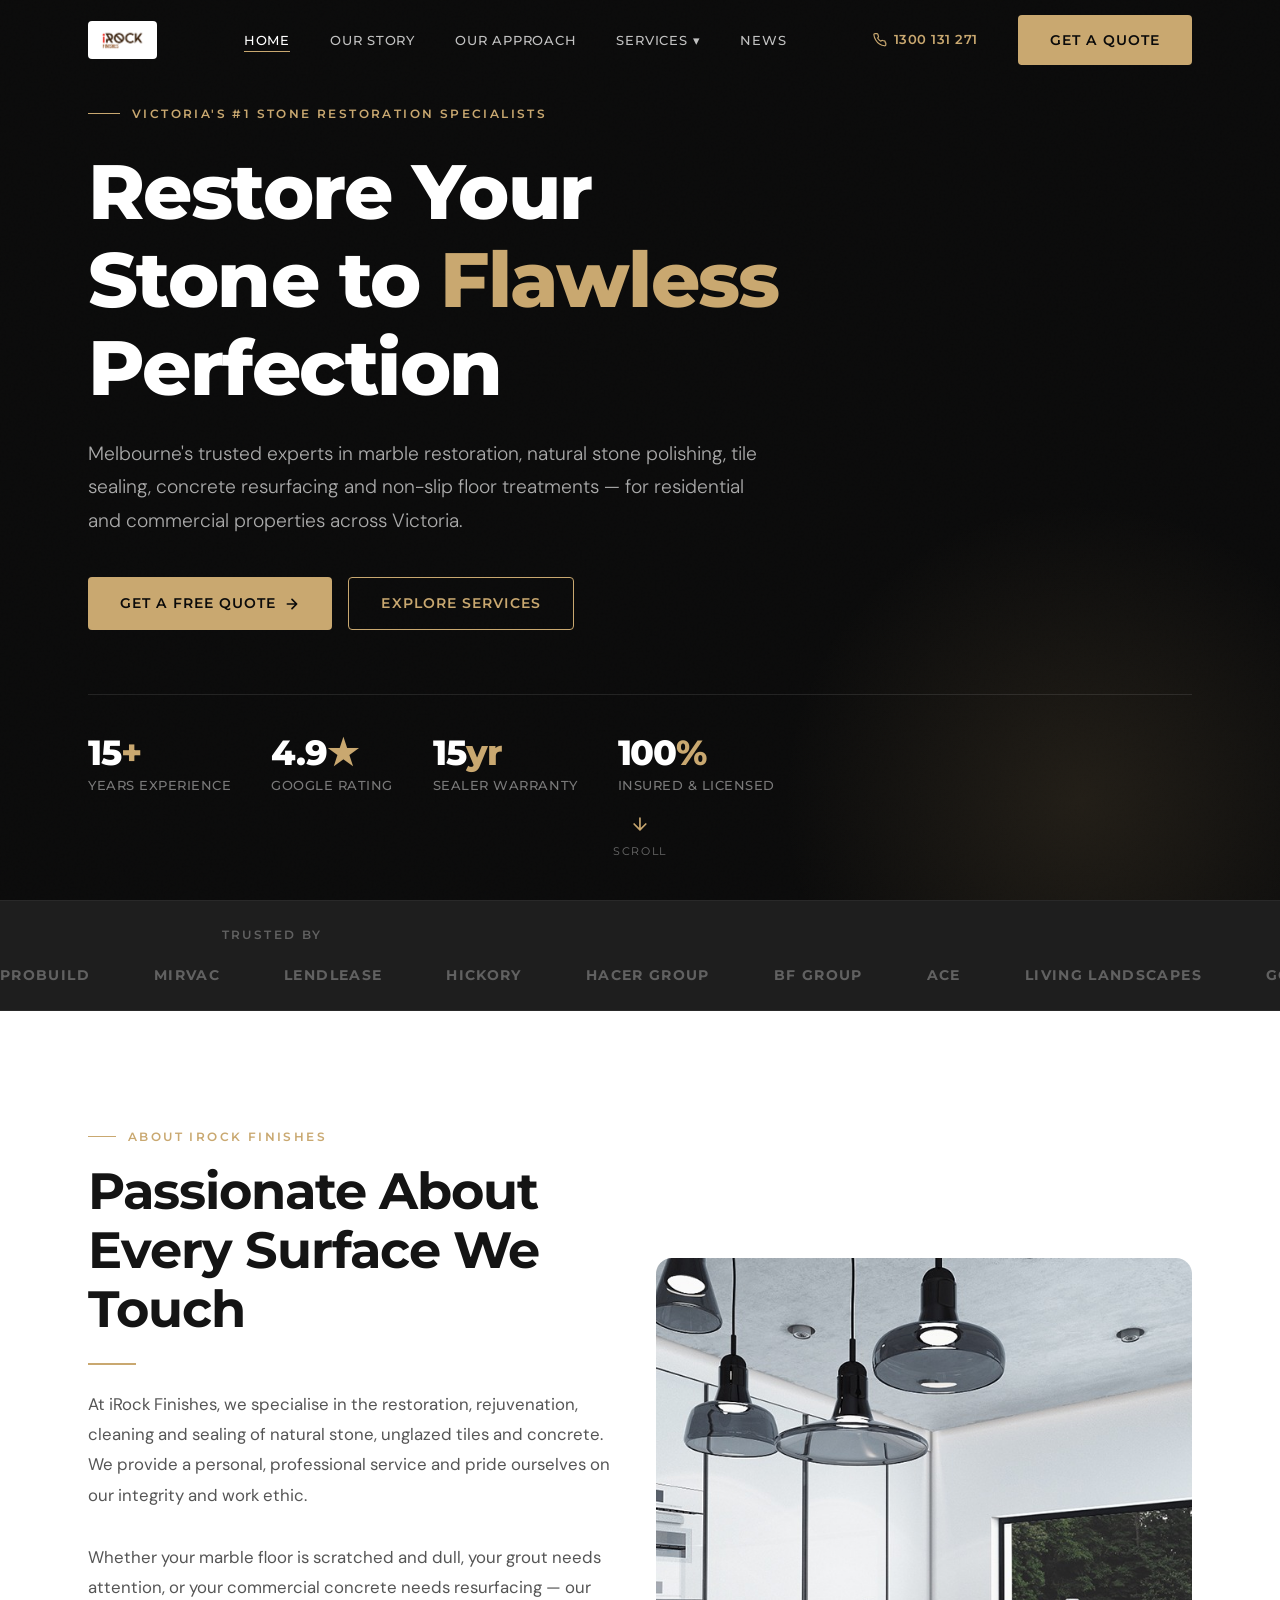
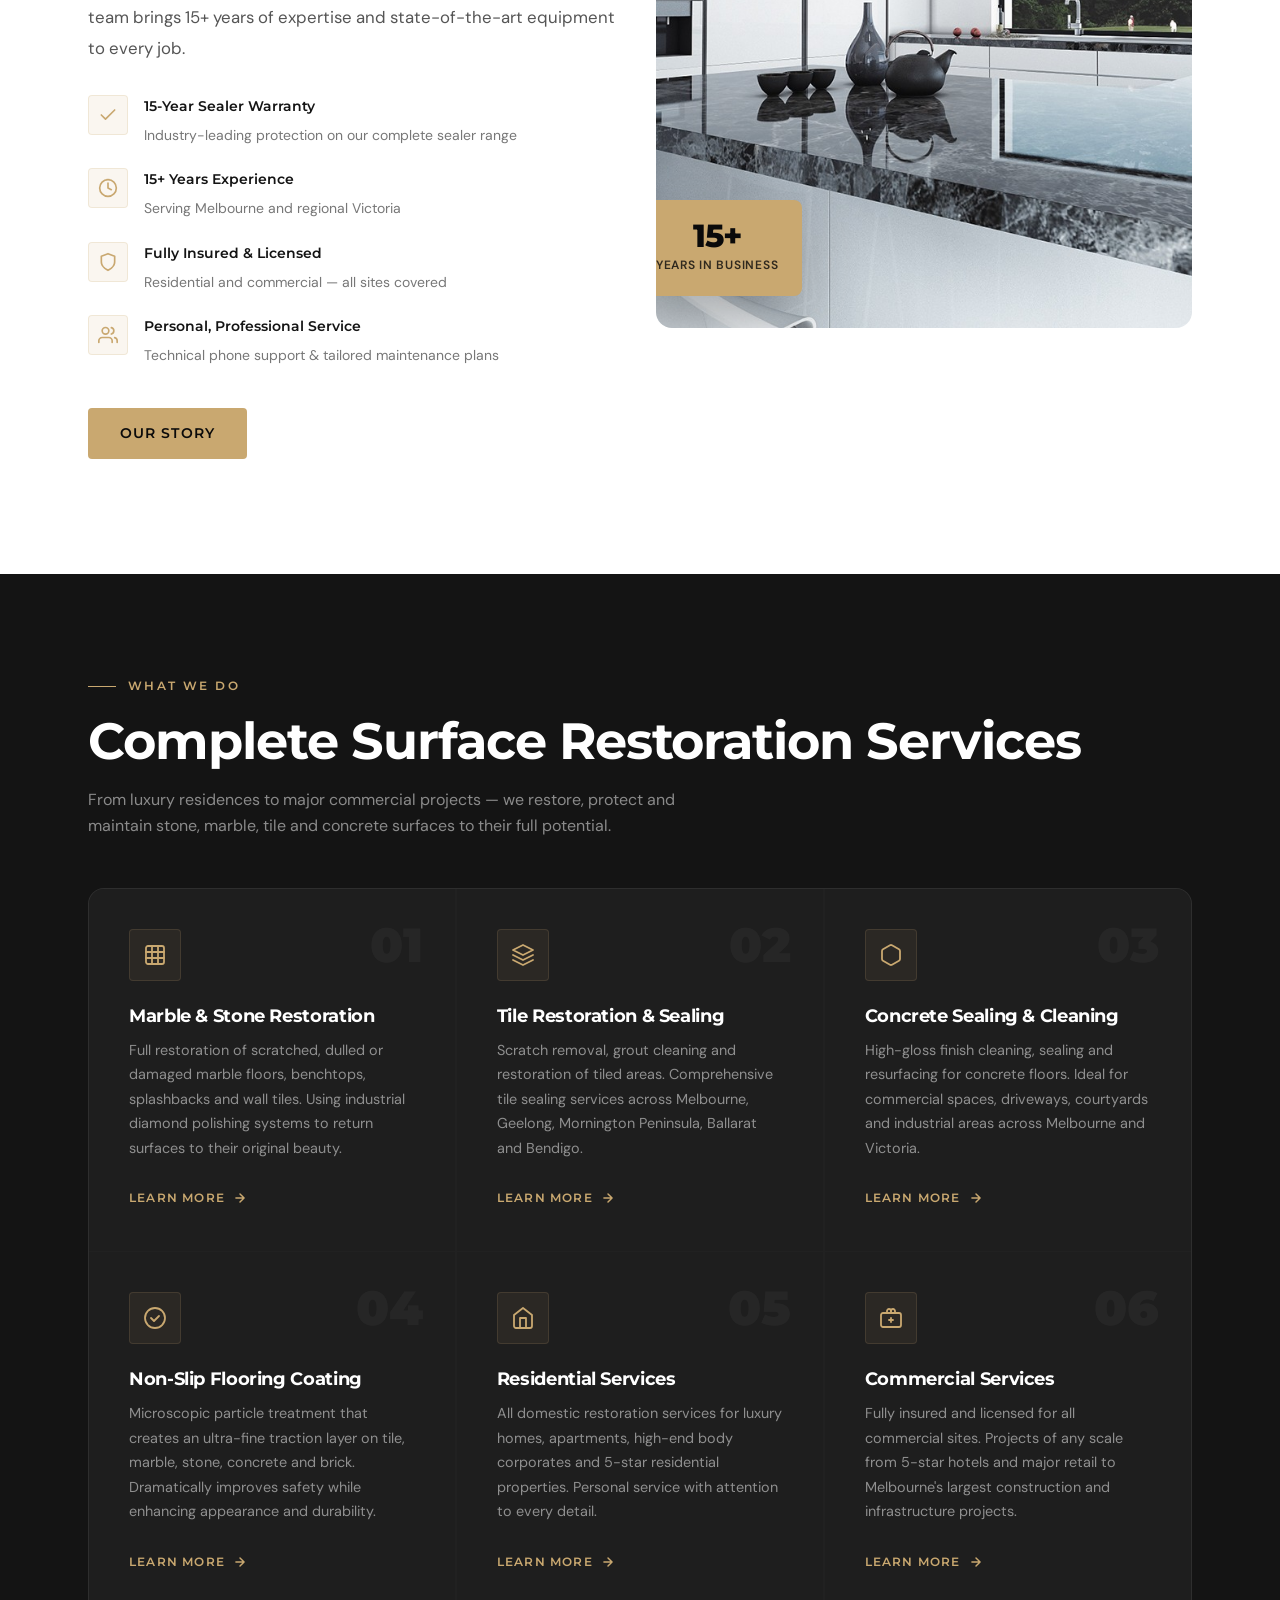
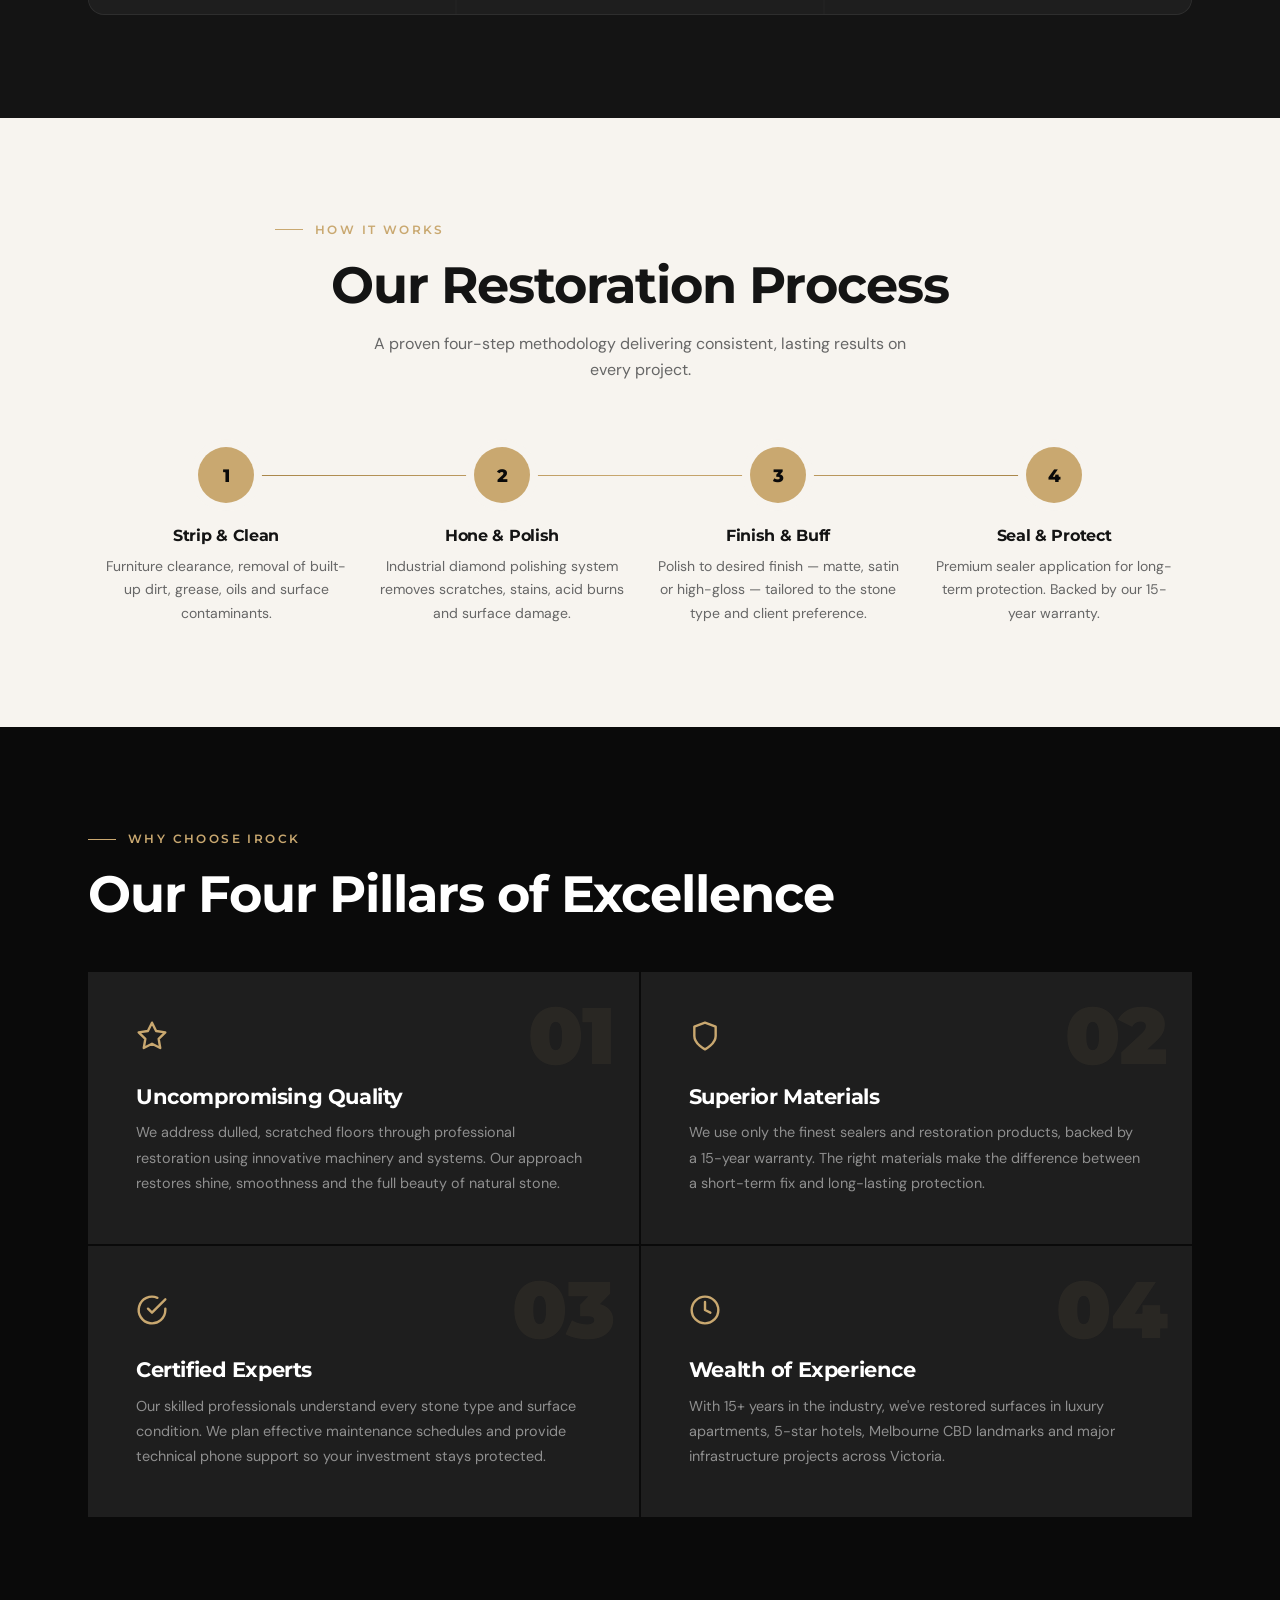
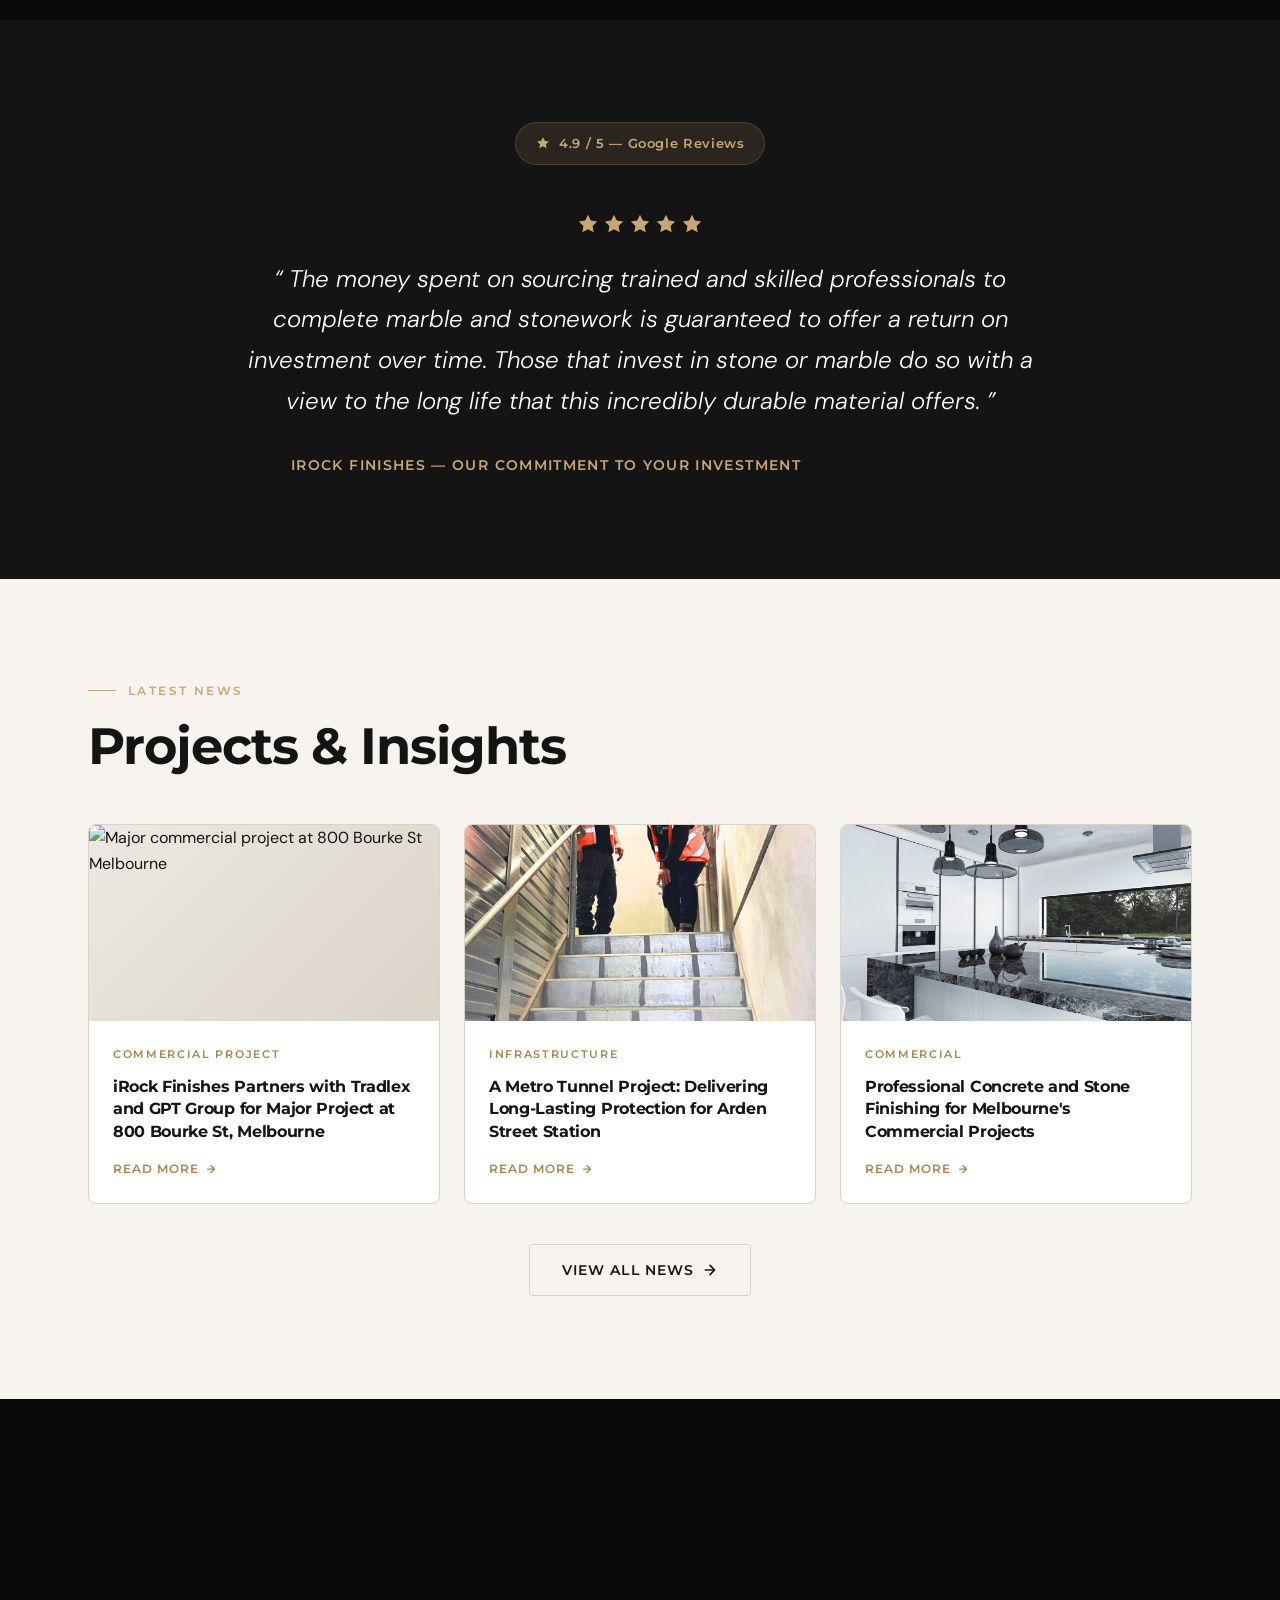
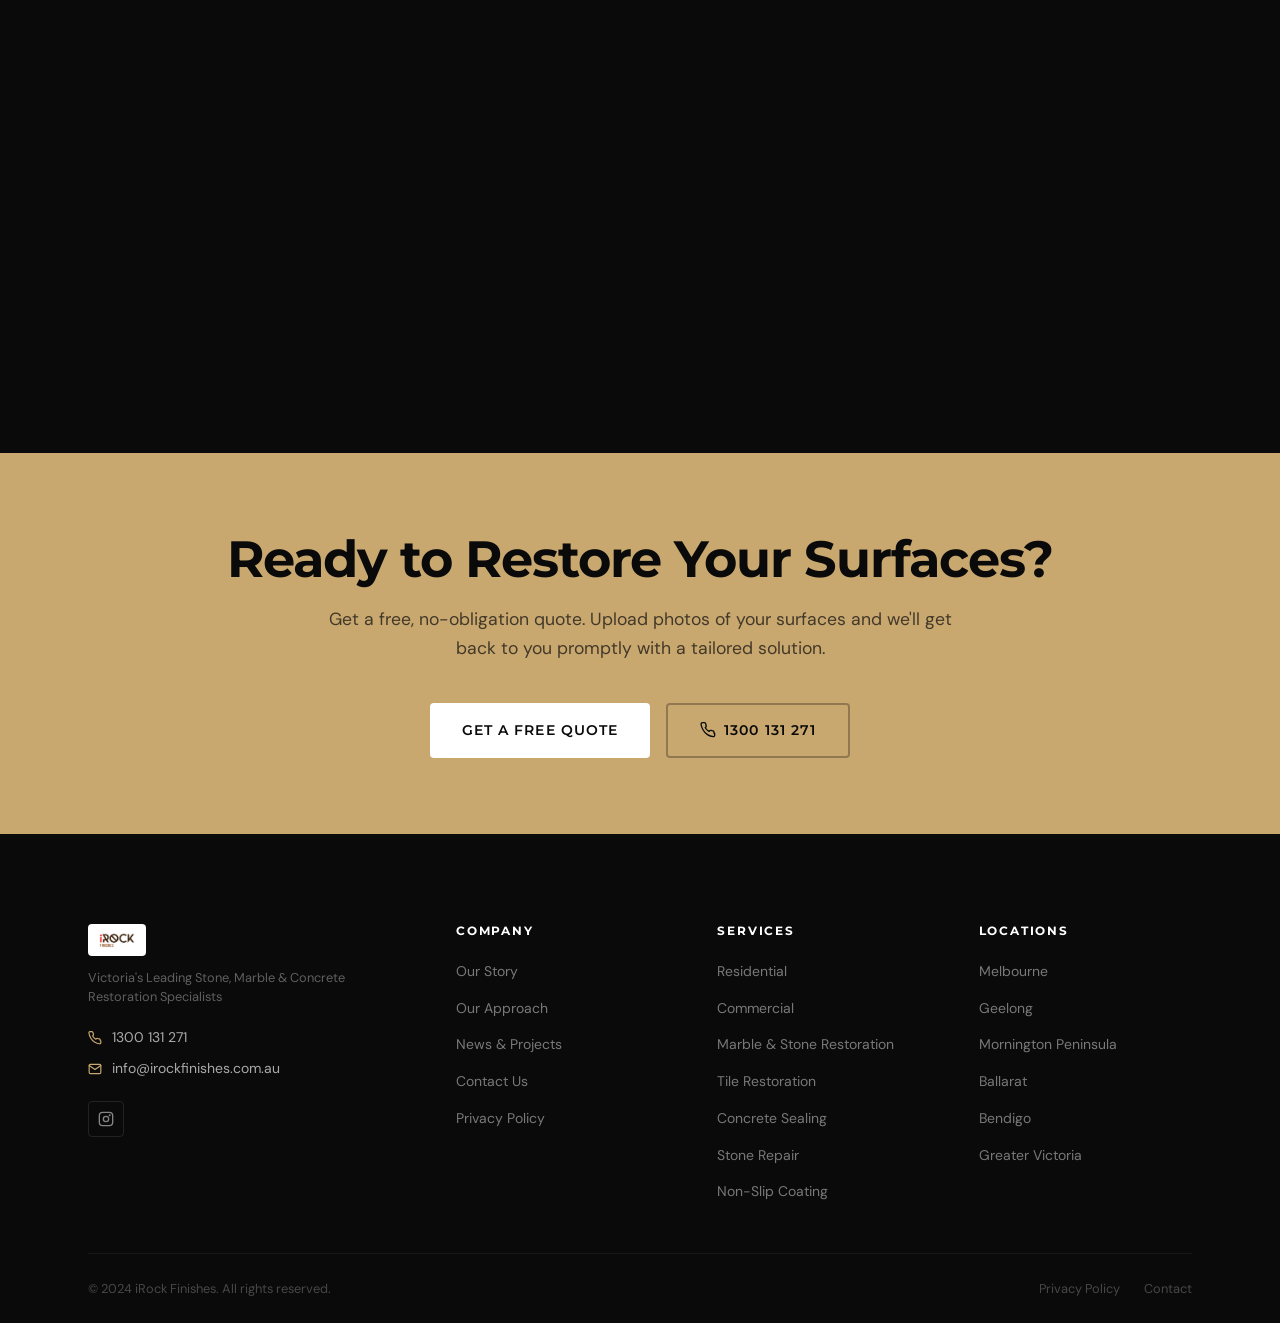
==== index.html @ 64525533 "Initial commit — iRock Finishes website rebuild" ====
﻿<!DOCTYPE html>
<html lang="en">
<head>
  <meta charset="UTF-8">
  <meta name="viewport" content="width=device-width, initial-scale=1.0">
  <title>iRock Finishes — Victoria's Leading Stone, Marble & Concrete Restoration</title>
  <meta name="description" content="iRock Finishes: Melbourne's trusted experts in marble restoration, natural stone polishing, tile sealing, concrete resurfacing and non-slip floor treatments. 15 years experience. 4.9★ Google rated.">
  <link rel="stylesheet" href="css/styles.css">
</head>
<body>

  <!-- ===== NAVIGATION ===== -->
  <nav class="nav" role="navigation" aria-label="Main navigation">
    <div class="container">
      <div class="nav__inner">
        <a href="index.html" class="nav__logo" aria-label="iRock Finishes home">
          <img src="images/logo.png" alt="iRock Finishes" class="nav__logo-mark">
        </a>

        <ul class="nav__links" role="list">
          <li><a href="index.html" class="nav__link">Home</a></li>
          <li><a href="our-story.html" class="nav__link">Our Story</a></li>
          <li><a href="approach.html" class="nav__link">Our Approach</a></li>
          <li class="nav__dropdown">
            <a href="services.html" class="nav__link">Services &#9662;</a>
            <ul class="nav__dropdown-menu" role="list">
              <li><a href="services.html#residential" class="nav__dropdown-item">Residential Services</a></li>
              <li><a href="services.html#commercial" class="nav__dropdown-item">Commercial Services</a></li>
              <li><a href="services.html#marble-stone" class="nav__dropdown-item">Marble &amp; Stone Restoration</a></li>
              <li><a href="services.html#tile" class="nav__dropdown-item">Tile Restoration</a></li>
              <li><a href="services.html#concrete" class="nav__dropdown-item">Concrete Sealing &amp; Cleaning</a></li>
              <li><a href="services.html#stone-repair" class="nav__dropdown-item">Stone Repair</a></li>
              <li><a href="services.html#sealers" class="nav__dropdown-item">Tile Sealers</a></li>
              <li><a href="services.html#non-slip" class="nav__dropdown-item">Non-Slip Flooring Coating</a></li>
            </ul>
          </li>
          <li><a href="news.html" class="nav__link">News</a></li>
        </ul>

        <div style="display:flex;align-items:center;">
          <a href="tel:1300131271" class="nav__phone" aria-label="Call us on 1300 131 271">
            <svg width="14" height="14" viewBox="0 0 24 24" fill="none" stroke="currentColor" stroke-width="2" stroke-linecap="round" stroke-linejoin="round" aria-hidden="true"><path d="M22 16.92v3a2 2 0 0 1-2.18 2 19.79 19.79 0 0 1-8.63-3.07A19.5 19.5 0 0 1 4.69 12 19.79 19.79 0 0 1 1.61 3.35 2 2 0 0 1 3.6 1h3a2 2 0 0 1 2 1.72 12.84 12.84 0 0 0 .7 2.81 2 2 0 0 1-.45 2.11L7.91 8.6a16 16 0 0 0 5.55 5.55l.96-.96a2 2 0 0 1 2.11-.45 12.84 12.84 0 0 0 2.81.7A2 2 0 0 1 21 15.5v1.42z"/></svg>
            1300 131 271
          </a>
          <a href="contact.html" class="btn btn-primary nav__cta">Get a Quote</a>
        </div>

        <button class="nav__hamburger" aria-label="Toggle menu" aria-expanded="false">
          <span></span><span></span><span></span>
        </button>
      </div>
    </div>

    <!-- Mobile nav -->
    <div class="nav__mobile" role="dialog" aria-label="Mobile navigation">
      <a href="index.html" class="nav__mobile-link">Home</a>
      <a href="our-story.html" class="nav__mobile-link">Our Story</a>
      <a href="approach.html" class="nav__mobile-link">Our Approach</a>
      <a href="services.html" class="nav__mobile-link">Services</a>
      <div class="nav__mobile-sub">
        <a href="services.html#residential">Residential Services</a>
        <a href="services.html#commercial">Commercial Services</a>
        <a href="services.html#marble-stone">Marble &amp; Stone Restoration</a>
        <a href="services.html#tile">Tile Restoration</a>
        <a href="services.html#concrete">Concrete Sealing &amp; Cleaning</a>
        <a href="services.html#non-slip">Non-Slip Flooring</a>
      </div>
      <a href="news.html" class="nav__mobile-link">News</a>
      <a href="contact.html" class="nav__mobile-link">Contact Us</a>
      <a href="tel:1300131271" class="nav__mobile-link" style="color:var(--gold)">1300 131 271</a>
      <div class="nav__mobile-cta">
        <a href="contact.html" class="btn btn-primary" style="width:100%;justify-content:center;">Get a Free Quote</a>
      </div>
    </div>
  </nav>

  <!-- ===== HERO ===== -->
  <section class="hero" aria-label="Hero">
    <div class="hero__bg" role="img" aria-label="Polished marble floor surface"></div>
    <div class="hero__glow" aria-hidden="true"></div>

    <div class="container">
      <div class="hero__content">
        <p class="label hero__label">Victoria's #1 Stone Restoration Specialists</p>

        <h1 class="hero__title fade-up">
          Restore Your Stone to <em>Flawless</em> Perfection
        </h1>

        <p class="hero__subtitle fade-up fade-up-2">
          Melbourne's trusted experts in marble restoration, natural stone polishing,
          tile sealing, concrete resurfacing and non-slip floor treatments — for
          residential and commercial properties across Victoria.
        </p>

        <div class="hero__actions fade-up fade-up-3">
          <a href="contact.html" class="btn btn-primary">
            Get a Free Quote
            <svg width="16" height="16" viewBox="0 0 24 24" fill="none" stroke="currentColor" stroke-width="2.5" stroke-linecap="round" stroke-linejoin="round" aria-hidden="true"><path d="M5 12h14M12 5l7 7-7 7"/></svg>
          </a>
          <a href="services.html" class="btn btn-outline">Explore Services</a>
        </div>

        <div class="hero__stats fade-up fade-up-4">
          <div>
            <div class="hero__stat-num">15<span>+</span></div>
            <div class="hero__stat-label">Years Experience</div>
          </div>
          <div>
            <div class="hero__stat-num">4.9<span>★</span></div>
            <div class="hero__stat-label">Google Rating</div>
          </div>
          <div>
            <div class="hero__stat-num">15<span>yr</span></div>
            <div class="hero__stat-label">Sealer Warranty</div>
          </div>
          <div>
            <div class="hero__stat-num">100<span>%</span></div>
            <div class="hero__stat-label">Insured &amp; Licensed</div>
          </div>
        </div>
      </div>
    </div>

    <div class="hero__scroll" aria-hidden="true">
      <svg viewBox="0 0 24 24" fill="none" stroke="currentColor" stroke-width="2" stroke-linecap="round" stroke-linejoin="round"><path d="M12 5v14M5 12l7 7 7-7"/></svg>
      Scroll
    </div>
  </section>

  <!-- ===== TRUST BAR ===== -->
  <div class="trust-bar" aria-label="Trusted by leading companies">
    <p class="label trust-bar__label">Trusted By</p>
    <div class="trust-bar__track" aria-hidden="true">
      <span class="trust-bar__client">ProBuild</span>
      <span class="trust-bar__client">Mirvac</span>
      <span class="trust-bar__client">Lendlease</span>
      <span class="trust-bar__client">Hickory</span>
      <span class="trust-bar__client">Hacer Group</span>
      <span class="trust-bar__client">BF Group</span>
      <span class="trust-bar__client">ACE</span>
      <span class="trust-bar__client">Living Landscapes</span>
      <span class="trust-bar__client">Google</span>
      <!-- Duplicate for seamless loop -->
      <span class="trust-bar__client">ProBuild</span>
      <span class="trust-bar__client">Mirvac</span>
      <span class="trust-bar__client">Lendlease</span>
      <span class="trust-bar__client">Hickory</span>
      <span class="trust-bar__client">Hacer Group</span>
      <span class="trust-bar__client">BF Group</span>
      <span class="trust-bar__client">ACE</span>
      <span class="trust-bar__client">Living Landscapes</span>
      <span class="trust-bar__client">Google</span>
    </div>
  </div>

  <!-- ===== INTRO ===== -->
  <section class="intro section" aria-labelledby="intro-heading">
    <div class="container">
      <div class="grid-2">
        <div data-animate>
          <p class="eyebrow">About iRock Finishes</p>
          <h2 id="intro-heading">Passionate About Every Surface We Touch</h2>
          <div class="divider"></div>
          <p class="intro__text">
            At iRock Finishes, we specialise in the restoration, rejuvenation, cleaning
            and sealing of natural stone, unglazed tiles and concrete. We provide a
            personal, professional service and pride ourselves on our integrity and work ethic.
          </p>
          <p class="intro__text">
            Whether your marble floor is scratched and dull, your grout needs attention,
            or your commercial concrete needs resurfacing — our team brings 15+ years of
            expertise and state-of-the-art equipment to every job.
          </p>

          <div class="intro__features">
            <div class="intro__feature">
              <div class="intro__feature-icon" aria-hidden="true">
                <svg width="20" height="20" viewBox="0 0 24 24" fill="none" stroke="currentColor" stroke-width="2" stroke-linecap="round" stroke-linejoin="round"><polyline points="20 6 9 17 4 12"/></svg>
              </div>
              <div class="intro__feature-text">
                <strong>15-Year Sealer Warranty</strong>
                <span>Industry-leading protection on our complete sealer range</span>
              </div>
            </div>
            <div class="intro__feature">
              <div class="intro__feature-icon" aria-hidden="true">
                <svg width="20" height="20" viewBox="0 0 24 24" fill="none" stroke="currentColor" stroke-width="2" stroke-linecap="round" stroke-linejoin="round"><circle cx="12" cy="12" r="10"/><polyline points="12 6 12 12 16 14"/></svg>
              </div>
              <div class="intro__feature-text">
                <strong>15+ Years Experience</strong>
                <span>Serving Melbourne and regional Victoria</span>
              </div>
            </div>
            <div class="intro__feature">
              <div class="intro__feature-icon" aria-hidden="true">
                <svg width="20" height="20" viewBox="0 0 24 24" fill="none" stroke="currentColor" stroke-width="2" stroke-linecap="round" stroke-linejoin="round"><path d="M12 22s8-4 8-10V5l-8-3-8 3v7c0 6 8 10 8 10z"/></svg>
              </div>
              <div class="intro__feature-text">
                <strong>Fully Insured &amp; Licensed</strong>
                <span>Residential and commercial — all sites covered</span>
              </div>
            </div>
            <div class="intro__feature">
              <div class="intro__feature-icon" aria-hidden="true">
                <svg width="20" height="20" viewBox="0 0 24 24" fill="none" stroke="currentColor" stroke-width="2" stroke-linecap="round" stroke-linejoin="round"><path d="M17 21v-2a4 4 0 0 0-4-4H5a4 4 0 0 0-4 4v2"/><circle cx="9" cy="7" r="4"/><path d="M23 21v-2a4 4 0 0 0-3-3.87"/><path d="M16 3.13a4 4 0 0 1 0 7.75"/></svg>
              </div>
              <div class="intro__feature-text">
                <strong>Personal, Professional Service</strong>
                <span>Technical phone support &amp; tailored maintenance plans</span>
              </div>
            </div>
          </div>

          <a href="our-story.html" class="btn btn-primary">Our Story</a>
        </div>

        <div data-animate style="animation-delay:0.15s">
          <div class="intro__img-wrap">
            <img src="images/marble-kitchen.jpg" alt="Beautifully polished dark marble benchtop in a luxury Melbourne kitchen restored by iRock Finishes" style="width:100%;height:100%;object-fit:cover;">
            <div class="intro__img-badge" aria-label="15 years in business">
              <div class="num">15+</div>
              <div class="txt">Years in Business</div>
            </div>
          </div>
        </div>
      </div>
    </div>
  </section>

  <!-- ===== SERVICES ===== -->
  <section class="section section--dark" aria-labelledby="services-heading">
    <div class="container">
      <div class="section-header" data-animate>
        <p class="eyebrow" style="color:var(--gold)">What We Do</p>
        <h2 id="services-heading" style="color:var(--white)">Complete Surface Restoration Services</h2>
        <p style="color:rgba(255,255,255,0.5);margin-top:1rem;max-width:56ch;">
          From luxury residences to major commercial projects — we restore, protect and maintain
          stone, marble, tile and concrete surfaces to their full potential.
        </p>
      </div>

      <div class="services__grid" role="list">

        <article class="service-card" role="listitem" data-animate>
          <div class="service-card__num" aria-hidden="true">01</div>
          <div class="service-card__icon" aria-hidden="true">
            <svg width="24" height="24" viewBox="0 0 24 24" fill="none" stroke="currentColor" stroke-width="1.8" stroke-linecap="round" stroke-linejoin="round"><rect x="3" y="3" width="18" height="18" rx="2"/><path d="M3 9h18M3 15h18M9 3v18M15 3v18"/></svg>
          </div>
          <h3 class="service-card__title">Marble &amp; Stone Restoration</h3>
          <p class="service-card__desc">
            Full restoration of scratched, dulled or damaged marble floors, benchtops,
            splashbacks and wall tiles. Using industrial diamond polishing systems to
            return surfaces to their original beauty.
          </p>
          <a href="services.html#marble-stone" class="service-card__link" aria-label="Learn more about Marble and Stone Restoration">
            Learn More
            <svg width="14" height="14" viewBox="0 0 24 24" fill="none" stroke="currentColor" stroke-width="2.5" stroke-linecap="round" stroke-linejoin="round" aria-hidden="true"><path d="M5 12h14M12 5l7 7-7 7"/></svg>
          </a>
        </article>

        <article class="service-card" role="listitem" data-animate>
          <div class="service-card__num" aria-hidden="true">02</div>
          <div class="service-card__icon" aria-hidden="true">
            <svg width="24" height="24" viewBox="0 0 24 24" fill="none" stroke="currentColor" stroke-width="1.8" stroke-linecap="round" stroke-linejoin="round"><path d="M12 2L2 7l10 5 10-5-10-5z"/><path d="M2 17l10 5 10-5"/><path d="M2 12l10 5 10-5"/></svg>
          </div>
          <h3 class="service-card__title">Tile Restoration &amp; Sealing</h3>
          <p class="service-card__desc">
            Scratch removal, grout cleaning and restoration of tiled areas. Comprehensive
            tile sealing services across Melbourne, Geelong, Mornington Peninsula,
            Ballarat and Bendigo.
          </p>
          <a href="services.html#tile" class="service-card__link" aria-label="Learn more about Tile Restoration and Sealing">
            Learn More
            <svg width="14" height="14" viewBox="0 0 24 24" fill="none" stroke="currentColor" stroke-width="2.5" stroke-linecap="round" stroke-linejoin="round" aria-hidden="true"><path d="M5 12h14M12 5l7 7-7 7"/></svg>
          </a>
        </article>

        <article class="service-card" role="listitem" data-animate>
          <div class="service-card__num" aria-hidden="true">03</div>
          <div class="service-card__icon" aria-hidden="true">
            <svg width="24" height="24" viewBox="0 0 24 24" fill="none" stroke="currentColor" stroke-width="1.8" stroke-linecap="round" stroke-linejoin="round"><path d="M21 16V8a2 2 0 0 0-1-1.73l-7-4a2 2 0 0 0-2 0l-7 4A2 2 0 0 0 3 8v8a2 2 0 0 0 1 1.73l7 4a2 2 0 0 0 2 0l7-4A2 2 0 0 0 21 16z"/></svg>
          </div>
          <h3 class="service-card__title">Concrete Sealing &amp; Cleaning</h3>
          <p class="service-card__desc">
            High-gloss finish cleaning, sealing and resurfacing for concrete floors.
            Ideal for commercial spaces, driveways, courtyards and industrial areas
            across Melbourne and Victoria.
          </p>
          <a href="services.html#concrete" class="service-card__link" aria-label="Learn more about Concrete Sealing and Cleaning">
            Learn More
            <svg width="14" height="14" viewBox="0 0 24 24" fill="none" stroke="currentColor" stroke-width="2.5" stroke-linecap="round" stroke-linejoin="round" aria-hidden="true"><path d="M5 12h14M12 5l7 7-7 7"/></svg>
          </a>
        </article>

        <article class="service-card" role="listitem" data-animate>
          <div class="service-card__num" aria-hidden="true">04</div>
          <div class="service-card__icon" aria-hidden="true">
            <svg width="24" height="24" viewBox="0 0 24 24" fill="none" stroke="currentColor" stroke-width="1.8" stroke-linecap="round" stroke-linejoin="round"><circle cx="12" cy="12" r="10"/><path d="M8 12l3 3 5-5"/></svg>
          </div>
          <h3 class="service-card__title">Non-Slip Flooring Coating</h3>
          <p class="service-card__desc">
            Microscopic particle treatment that creates an ultra-fine traction layer on
            tile, marble, stone, concrete and brick. Dramatically improves safety while
            enhancing appearance and durability.
          </p>
          <a href="services.html#non-slip" class="service-card__link" aria-label="Learn more about Non-Slip Flooring Coating">
            Learn More
            <svg width="14" height="14" viewBox="0 0 24 24" fill="none" stroke="currentColor" stroke-width="2.5" stroke-linecap="round" stroke-linejoin="round" aria-hidden="true"><path d="M5 12h14M12 5l7 7-7 7"/></svg>
          </a>
        </article>

        <article class="service-card" role="listitem" data-animate>
          <div class="service-card__num" aria-hidden="true">05</div>
          <div class="service-card__icon" aria-hidden="true">
            <svg width="24" height="24" viewBox="0 0 24 24" fill="none" stroke="currentColor" stroke-width="1.8" stroke-linecap="round" stroke-linejoin="round"><path d="M3 9l9-7 9 7v11a2 2 0 0 1-2 2H5a2 2 0 0 1-2-2z"/><polyline points="9 22 9 12 15 12 15 22"/></svg>
          </div>
          <h3 class="service-card__title">Residential Services</h3>
          <p class="service-card__desc">
            All domestic restoration services for luxury homes, apartments, high-end
            body corporates and 5-star residential properties. Personal service with
            attention to every detail.
          </p>
          <a href="services.html#residential" class="service-card__link" aria-label="Learn more about Residential Services">
            Learn More
            <svg width="14" height="14" viewBox="0 0 24 24" fill="none" stroke="currentColor" stroke-width="2.5" stroke-linecap="round" stroke-linejoin="round" aria-hidden="true"><path d="M5 12h14M12 5l7 7-7 7"/></svg>
          </a>
        </article>

        <article class="service-card" role="listitem" data-animate>
          <div class="service-card__num" aria-hidden="true">06</div>
          <div class="service-card__icon" aria-hidden="true">
            <svg width="24" height="24" viewBox="0 0 24 24" fill="none" stroke="currentColor" stroke-width="1.8" stroke-linecap="round" stroke-linejoin="round"><rect x="2" y="7" width="20" height="14" rx="2"/><path d="M16 7V5a2 2 0 0 0-4 0v2"/><path d="M8 7V5a2 2 0 0 1 4 0"/><line x1="12" y1="12" x2="12" y2="16"/><line x1="10" y1="14" x2="14" y2="14"/></svg>
          </div>
          <h3 class="service-card__title">Commercial Services</h3>
          <p class="service-card__desc">
            Fully insured and licensed for all commercial sites. Projects of any scale
            from 5-star hotels and major retail to Melbourne's largest construction
            and infrastructure projects.
          </p>
          <a href="services.html#commercial" class="service-card__link" aria-label="Learn more about Commercial Services">
            Learn More
            <svg width="14" height="14" viewBox="0 0 24 24" fill="none" stroke="currentColor" stroke-width="2.5" stroke-linecap="round" stroke-linejoin="round" aria-hidden="true"><path d="M5 12h14M12 5l7 7-7 7"/></svg>
          </a>
        </article>

      </div>
    </div>
  </section>

  <!-- ===== PROCESS ===== -->
  <section class="section process" aria-labelledby="process-heading">
    <div class="container">
      <div class="process__header" data-animate>
        <p class="eyebrow" style="justify-content:center;">How It Works</p>
        <h2 id="process-heading">Our Restoration Process</h2>
        <p style="color:#666;margin-top:1rem;max-width:50ch;margin-inline:auto;">
          A proven four-step methodology delivering consistent, lasting results on every project.
        </p>
      </div>

      <div class="process__steps" role="list">
        <div class="process__step" role="listitem" data-animate>
          <div class="process__step-num" aria-label="Step 1">1</div>
          <h3 class="process__step-title">Strip &amp; Clean</h3>
          <p class="process__step-desc">Furniture clearance, removal of built-up dirt, grease, oils and surface contaminants.</p>
        </div>
        <div class="process__step" role="listitem" data-animate>
          <div class="process__step-num" aria-label="Step 2">2</div>
          <h3 class="process__step-title">Hone &amp; Polish</h3>
          <p class="process__step-desc">Industrial diamond polishing system removes scratches, stains, acid burns and surface damage.</p>
        </div>
        <div class="process__step" role="listitem" data-animate>
          <div class="process__step-num" aria-label="Step 3">3</div>
          <h3 class="process__step-title">Finish &amp; Buff</h3>
          <p class="process__step-desc">Polish to desired finish — matte, satin or high-gloss — tailored to the stone type and client preference.</p>
        </div>
        <div class="process__step" role="listitem" data-animate>
          <div class="process__step-num" aria-label="Step 4">4</div>
          <h3 class="process__step-title">Seal &amp; Protect</h3>
          <p class="process__step-desc">Premium sealer application for long-term protection. Backed by our 15-year warranty.</p>
        </div>
      </div>
    </div>
  </section>

  <!-- ===== WHY US ===== -->
  <section class="section section--black" aria-labelledby="pillars-heading">
    <div class="container">
      <div class="section-header" data-animate>
        <p class="eyebrow">Why Choose iRock</p>
        <h2 id="pillars-heading" style="color:var(--white)">Our Four Pillars of Excellence</h2>
      </div>

      <div class="pillars__grid" role="list">
        <div class="pillar" role="listitem" data-animate>
          <div class="pillar__num" aria-hidden="true">01</div>
          <div class="pillar__icon" aria-hidden="true">
            <svg width="32" height="32" viewBox="0 0 24 24" fill="none" stroke="currentColor" stroke-width="1.8" stroke-linecap="round" stroke-linejoin="round"><polygon points="12 2 15.09 8.26 22 9.27 17 14.14 18.18 21.02 12 17.77 5.82 21.02 7 14.14 2 9.27 8.91 8.26 12 2"/></svg>
          </div>
          <h3 class="pillar__title">Uncompromising Quality</h3>
          <p class="pillar__text">
            We address dulled, scratched floors through professional restoration using
            innovative machinery and systems. Our approach restores shine, smoothness
            and the full beauty of natural stone.
          </p>
        </div>

        <div class="pillar" role="listitem" data-animate>
          <div class="pillar__num" aria-hidden="true">02</div>
          <div class="pillar__icon" aria-hidden="true">
            <svg width="32" height="32" viewBox="0 0 24 24" fill="none" stroke="currentColor" stroke-width="1.8" stroke-linecap="round" stroke-linejoin="round"><path d="M12 22s8-4 8-10V5l-8-3-8 3v7c0 6 8 10 8 10z"/></svg>
          </div>
          <h3 class="pillar__title">Superior Materials</h3>
          <p class="pillar__text">
            We use only the finest sealers and restoration products, backed by a
            15-year warranty. The right materials make the difference between a
            short-term fix and long-lasting protection.
          </p>
        </div>

        <div class="pillar" role="listitem" data-animate>
          <div class="pillar__num" aria-hidden="true">03</div>
          <div class="pillar__icon" aria-hidden="true">
            <svg width="32" height="32" viewBox="0 0 24 24" fill="none" stroke="currentColor" stroke-width="1.8" stroke-linecap="round" stroke-linejoin="round"><path d="M22 11.08V12a10 10 0 1 1-5.93-9.14"/><polyline points="22 4 12 14.01 9 11.01"/></svg>
          </div>
          <h3 class="pillar__title">Certified Experts</h3>
          <p class="pillar__text">
            Our skilled professionals understand every stone type and surface
            condition. We plan effective maintenance schedules and provide technical
            phone support so your investment stays protected.
          </p>
        </div>

        <div class="pillar" role="listitem" data-animate>
          <div class="pillar__num" aria-hidden="true">04</div>
          <div class="pillar__icon" aria-hidden="true">
            <svg width="32" height="32" viewBox="0 0 24 24" fill="none" stroke="currentColor" stroke-width="1.8" stroke-linecap="round" stroke-linejoin="round"><circle cx="12" cy="12" r="10"/><polyline points="12 6 12 12 16 14"/></svg>
          </div>
          <h3 class="pillar__title">Wealth of Experience</h3>
          <p class="pillar__text">
            With 15+ years in the industry, we've restored surfaces in luxury
            apartments, 5-star hotels, Melbourne CBD landmarks and major
            infrastructure projects across Victoria.
          </p>
        </div>
      </div>
    </div>
  </section>

  <!-- ===== TESTIMONIAL ===== -->
  <section class="section section--dark" aria-label="Customer testimonial">
    <div class="container">
      <div class="testimonial__wrap" data-animate>
        <div class="testimonial__rating-badge" aria-label="4.9 out of 5 stars on Google Reviews">
          <svg width="14" height="14" viewBox="0 0 24 24" fill="currentColor" aria-hidden="true"><polygon points="12 2 15.09 8.26 22 9.27 17 14.14 18.18 21.02 12 17.77 5.82 21.02 7 14.14 2 9.27 8.91 8.26 12 2"/></svg>
          4.9 / 5 — Google Reviews
        </div>
        <div class="testimonial__stars" aria-hidden="true">
          <svg width="22" height="22" viewBox="0 0 24 24" fill="currentColor"><polygon points="12 2 15.09 8.26 22 9.27 17 14.14 18.18 21.02 12 17.77 5.82 21.02 7 14.14 2 9.27 8.91 8.26 12 2"/></svg>
          <svg width="22" height="22" viewBox="0 0 24 24" fill="currentColor"><polygon points="12 2 15.09 8.26 22 9.27 17 14.14 18.18 21.02 12 17.77 5.82 21.02 7 14.14 2 9.27 8.91 8.26 12 2"/></svg>
          <svg width="22" height="22" viewBox="0 0 24 24" fill="currentColor"><polygon points="12 2 15.09 8.26 22 9.27 17 14.14 18.18 21.02 12 17.77 5.82 21.02 7 14.14 2 9.27 8.91 8.26 12 2"/></svg>
          <svg width="22" height="22" viewBox="0 0 24 24" fill="currentColor"><polygon points="12 2 15.09 8.26 22 9.27 17 14.14 18.18 21.02 12 17.77 5.82 21.02 7 14.14 2 9.27 8.91 8.26 12 2"/></svg>
          <svg width="22" height="22" viewBox="0 0 24 24" fill="currentColor"><polygon points="12 2 15.09 8.26 22 9.27 17 14.14 18.18 21.02 12 17.77 5.82 21.02 7 14.14 2 9.27 8.91 8.26 12 2"/></svg>
        </div>
        <p class="testimonial__quote">
          The money spent on sourcing trained and skilled professionals to complete
          marble and stonework is guaranteed to offer a return on investment over time.
          Those that invest in stone or marble do so with a view to the long life that
          this incredibly durable material offers.
        </p>
        <p class="testimonial__author">iRock Finishes — Our Commitment to Your Investment</p>
      </div>
    </div>
  </section>

  <!-- ===== NEWS ===== -->
  <section class="section section--stone" aria-labelledby="news-heading">
    <div class="container">
      <div class="section-header" data-animate>
        <p class="eyebrow">Latest News</p>
        <h2 id="news-heading">Projects &amp; Insights</h2>
      </div>

      <div class="news-grid">
        <article class="news-card" data-animate>
          <div class="news-card__img">
            <img src="images/hero-lobby.jpg" alt="Major commercial project at 800 Bourke St Melbourne" style="width:100%;height:100%;object-fit:cover;">
          </div>
          <div class="news-card__body">
            <p class="news-card__tag">Commercial Project</p>
            <h3 class="news-card__title">iRock Finishes Partners with Tradlex and GPT Group for Major Project at 800 Bourke St, Melbourne</h3>
            <a href="news.html" class="news-card__link">
              Read More
              <svg width="12" height="12" viewBox="0 0 24 24" fill="none" stroke="currentColor" stroke-width="2.5" stroke-linecap="round" stroke-linejoin="round" aria-hidden="true"><path d="M5 12h14M12 5l7 7-7 7"/></svg>
            </a>
          </div>
        </article>

        <article class="news-card" data-animate>
          <div class="news-card__img">
            <img src="images/team-stairs.jpg" alt="iRock Finishes team on site at Arden Street Station Metro Tunnel project" style="width:100%;height:100%;object-fit:cover;">
          </div>
          <div class="news-card__body">
            <p class="news-card__tag">Infrastructure</p>
            <h3 class="news-card__title">A Metro Tunnel Project: Delivering Long-Lasting Protection for Arden Street Station</h3>
            <a href="news.html" class="news-card__link">
              Read More
              <svg width="12" height="12" viewBox="0 0 24 24" fill="none" stroke="currentColor" stroke-width="2.5" stroke-linecap="round" stroke-linejoin="round" aria-hidden="true"><path d="M5 12h14M12 5l7 7-7 7"/></svg>
            </a>
          </div>
        </article>

        <article class="news-card" data-animate>
          <div class="news-card__img">
            <img src="images/marble-kitchen.jpg" alt="Professional concrete and stone finishing for Melbourne commercial projects" style="width:100%;height:100%;object-fit:cover;">
          </div>
          <div class="news-card__body">
            <p class="news-card__tag">Commercial</p>
            <h3 class="news-card__title">Professional Concrete and Stone Finishing for Melbourne's Commercial Projects</h3>
            <a href="news.html" class="news-card__link">
              Read More
              <svg width="12" height="12" viewBox="0 0 24 24" fill="none" stroke="currentColor" stroke-width="2.5" stroke-linecap="round" stroke-linejoin="round" aria-hidden="true"><path d="M5 12h14M12 5l7 7-7 7"/></svg>
            </a>
          </div>
        </article>
      </div>

      <div style="text-align:center;margin-top:2.5rem;" data-animate>
        <a href="news.html" class="btn btn-outline" style="border-color:var(--stone-3);color:var(--dark);">
          View All News
          <svg width="16" height="16" viewBox="0 0 24 24" fill="none" stroke="currentColor" stroke-width="2.5" stroke-linecap="round" stroke-linejoin="round" aria-hidden="true"><path d="M5 12h14M12 5l7 7-7 7"/></svg>
        </a>
      </div>
    </div>
  </section>

  <!-- ===== COVERAGE ===== -->
  <section class="section section--black" aria-labelledby="coverage-heading">
    <div class="container">
      <div class="grid-2" style="gap:4rem;align-items:center;">
        <div data-animate>
          <p class="eyebrow">Service Area</p>
          <h2 id="coverage-heading" style="color:var(--white)">Serving All of Victoria</h2>
          <div class="divider"></div>
          <p style="color:rgba(255,255,255,0.55);line-height:1.8;margin-bottom:2rem;">
            Based in Melbourne, we service residential and commercial clients
            across the entire state of Victoria — including regional centres.
          </p>
          <div class="coverage__tags" role="list" aria-label="Service locations">
            <span class="coverage__tag" role="listitem">Melbourne CBD</span>
            <span class="coverage__tag" role="listitem">Melbourne Suburbs</span>
            <span class="coverage__tag" role="listitem">Geelong</span>
            <span class="coverage__tag" role="listitem">Mornington Peninsula</span>
            <span class="coverage__tag" role="listitem">Ballarat</span>
            <span class="coverage__tag" role="listitem">Bendigo</span>
            <span class="coverage__tag" role="listitem">Greater Victoria</span>
          </div>
        </div>
        <div data-animate style="animation-delay:0.15s;">
          <div style="display:flex;flex-direction:column;gap:1.5rem;">
            <div style="background:var(--dark-2);border:1px solid rgba(255,255,255,0.06);border-radius:var(--radius);padding:1.5rem;">
              <div style="color:var(--gold);font-family:var(--font-head);font-weight:700;margin-bottom:0.4rem;">Free Quotes Available</div>
              <div style="color:rgba(255,255,255,0.45);font-size:0.875rem;">Contact us for a no-obligation assessment of your surfaces.</div>
            </div>
            <div style="background:var(--dark-2);border:1px solid rgba(255,255,255,0.06);border-radius:var(--radius);padding:1.5rem;">
              <div style="color:var(--gold);font-family:var(--font-head);font-weight:700;margin-bottom:0.4rem;">Photo Upload Available</div>
              <div style="color:rgba(255,255,255,0.45);font-size:0.875rem;">Send us up to 6 photos of your surfaces for an accurate quote.</div>
            </div>
            <div style="background:var(--dark-2);border:1px solid rgba(255,255,255,0.06);border-radius:var(--radius);padding:1.5rem;">
              <div style="color:var(--gold);font-family:var(--font-head);font-weight:700;margin-bottom:0.4rem;">Technical Phone Support</div>
              <div style="color:rgba(255,255,255,0.45);font-size:0.875rem;">Call <a href="tel:1300131271" style="color:var(--gold-light);">1300 131 271</a> — our team is ready to help.</div>
            </div>
          </div>
        </div>
      </div>
    </div>
  </section>

  <!-- ===== CTA BANNER ===== -->
  <section class="cta-banner" aria-label="Call to action">
    <div class="container" data-animate>
      <h2 class="cta-banner__title">Ready to Restore Your Surfaces?</h2>
      <p class="cta-banner__sub">
        Get a free, no-obligation quote. Upload photos of your surfaces and we'll
        get back to you promptly with a tailored solution.
      </p>
      <div style="display:flex;flex-wrap:wrap;gap:1rem;justify-content:center;">
        <a href="contact.html" class="btn btn-white">Get a Free Quote</a>
        <a href="tel:1300131271" class="btn" style="border:2px solid rgba(10,10,10,0.3);color:var(--black);background:transparent;">
          <svg width="16" height="16" viewBox="0 0 24 24" fill="none" stroke="currentColor" stroke-width="2" stroke-linecap="round" stroke-linejoin="round" aria-hidden="true"><path d="M22 16.92v3a2 2 0 0 1-2.18 2 19.79 19.79 0 0 1-8.63-3.07A19.5 19.5 0 0 1 4.69 12 19.79 19.79 0 0 1 1.61 3.35 2 2 0 0 1 3.6 1h3a2 2 0 0 1 2 1.72 12.84 12.84 0 0 0 .7 2.81 2 2 0 0 1-.45 2.11L7.91 8.6a16 16 0 0 0 5.55 5.55l.96-.96a2 2 0 0 1 2.11-.45 12.84 12.84 0 0 0 2.81.7A2 2 0 0 1 21 15.5v1.42z"/></svg>
          1300 131 271
        </a>
      </div>
    </div>
  </section>

  <!-- ===== FOOTER ===== -->
  <footer class="footer" role="contentinfo">
    <div class="container">
      <div class="footer__top">
        <div>
          <div class="footer__brand-name"><img src="images/logo.png" alt="iRock Finishes" style="height:32px;width:auto;background:#fff;border-radius:4px;padding:3px 8px;object-fit:contain;margin-bottom:0.75rem;display:block;"></div>
          <p class="footer__brand-tag">Victoria's Leading Stone, Marble &amp; Concrete<br>Restoration Specialists</p>
          <a href="tel:1300131271" class="footer__contact-item" style="color:rgba(255,255,255,0.65);text-decoration:none;">
            <svg width="14" height="14" viewBox="0 0 24 24" fill="none" stroke="currentColor" stroke-width="2" stroke-linecap="round" stroke-linejoin="round" aria-hidden="true"><path d="M22 16.92v3a2 2 0 0 1-2.18 2 19.79 19.79 0 0 1-8.63-3.07A19.5 19.5 0 0 1 4.69 12 19.79 19.79 0 0 1 1.61 3.35 2 2 0 0 1 3.6 1h3a2 2 0 0 1 2 1.72 12.84 12.84 0 0 0 .7 2.81 2 2 0 0 1-.45 2.11L7.91 8.6a16 16 0 0 0 5.55 5.55l.96-.96a2 2 0 0 1 2.11-.45 12.84 12.84 0 0 0 2.81.7A2 2 0 0 1 21 15.5v1.42z"/></svg>
            1300 131 271
          </a>
          <a href="mailto:info@irockfinishes.com.au" class="footer__contact-item" style="color:rgba(255,255,255,0.65);text-decoration:none;">
            <svg width="14" height="14" viewBox="0 0 24 24" fill="none" stroke="currentColor" stroke-width="2" stroke-linecap="round" stroke-linejoin="round" aria-hidden="true"><path d="M4 4h16c1.1 0 2 .9 2 2v12c0 1.1-.9 2-2 2H4c-1.1 0-2-.9-2-2V6c0-1.1.9-2 2-2z"/><polyline points="22,6 12,13 2,6"/></svg>
            info@irockfinishes.com.au
          </a>
          <div class="footer__social" aria-label="Social media links">
            <a href="https://instagram.com/irockfinishes" class="footer__social-link" aria-label="iRock Finishes on Instagram" target="_blank" rel="noopener noreferrer">
              <svg width="16" height="16" viewBox="0 0 24 24" fill="none" stroke="currentColor" stroke-width="2" stroke-linecap="round" stroke-linejoin="round" aria-hidden="true"><rect x="2" y="2" width="20" height="20" rx="5"/><circle cx="12" cy="12" r="4"/><circle cx="17.5" cy="6.5" r="0.5" fill="currentColor"/></svg>
            </a>
          </div>
        </div>

        <div>
          <h3 class="footer__col-title">Company</h3>
          <ul class="footer__links" role="list">
            <li><a href="our-story.html" class="footer__link">Our Story</a></li>
            <li><a href="approach.html" class="footer__link">Our Approach</a></li>
            <li><a href="news.html" class="footer__link">News &amp; Projects</a></li>
            <li><a href="contact.html" class="footer__link">Contact Us</a></li>
            <li><a href="privacy-policy.html" class="footer__link">Privacy Policy</a></li>
          </ul>
        </div>

        <div>
          <h3 class="footer__col-title">Services</h3>
          <ul class="footer__links" role="list">
            <li><a href="services.html#residential" class="footer__link">Residential</a></li>
            <li><a href="services.html#commercial" class="footer__link">Commercial</a></li>
            <li><a href="services.html#marble-stone" class="footer__link">Marble &amp; Stone Restoration</a></li>
            <li><a href="services.html#tile" class="footer__link">Tile Restoration</a></li>
            <li><a href="services.html#concrete" class="footer__link">Concrete Sealing</a></li>
            <li><a href="services.html#stone-repair" class="footer__link">Stone Repair</a></li>
            <li><a href="services.html#non-slip" class="footer__link">Non-Slip Coating</a></li>
          </ul>
        </div>

        <div>
          <h3 class="footer__col-title">Locations</h3>
          <ul class="footer__links" role="list">
            <li><a href="contact.html" class="footer__link">Melbourne</a></li>
            <li><a href="contact.html" class="footer__link">Geelong</a></li>
            <li><a href="contact.html" class="footer__link">Mornington Peninsula</a></li>
            <li><a href="contact.html" class="footer__link">Ballarat</a></li>
            <li><a href="contact.html" class="footer__link">Bendigo</a></li>
            <li><a href="contact.html" class="footer__link">Greater Victoria</a></li>
          </ul>
        </div>
      </div>

      <div class="footer__bottom">
        <p class="footer__copy">&copy; 2024 iRock Finishes. All rights reserved.</p>
        <div class="footer__legal">
          <a href="privacy-policy.html">Privacy Policy</a>
          <a href="contact.html">Contact</a>
        </div>
      </div>
    </div>
  </footer>

  <script src="js/main.js"></script>
</body>
</html>
---- css/styles.css ----
/* =============================================
   iRock Finishes — Design System
   ============================================= */

@import url('https://fonts.googleapis.com/css2?family=Montserrat:wght@300;400;500;600;700;800;900&family=DM+Sans:ital,opsz,wght@0,9..40,300;0,9..40,400;0,9..40,500;0,9..40,600;1,9..40,300&display=swap');

/* --- Custom Properties --- */
:root {
  --black:       #0A0A0A;
  --dark:        #141414;
  --dark-2:      #1E1E1E;
  --dark-3:      #2A2A2A;
  --gold:        #C9A870;
  --gold-light:  #E2C99A;
  --gold-dark:   #A88548;
  --stone:       #F7F4EF;
  --stone-2:     #EDE9E2;
  --stone-3:     #D9D3C8;
  --white:       #FFFFFF;
  --text-light:  #B0A898;
  --text-muted:  #888078;

  --font-head: 'Montserrat', sans-serif;
  --font-body: 'DM Sans', sans-serif;

  --radius-sm: 4px;
  --radius:    8px;
  --radius-lg: 16px;
  --radius-xl: 24px;

  --shadow-sm: 0 2px 8px rgba(0,0,0,0.12);
  --shadow:    0 8px 32px rgba(0,0,0,0.2);
  --shadow-lg: 0 24px 64px rgba(0,0,0,0.3);
  --shadow-gold: 0 8px 32px rgba(201,168,112,0.25);

  --transition: 0.25s cubic-bezier(0.4, 0, 0.2, 1);
  --transition-slow: 0.5s cubic-bezier(0.4, 0, 0.2, 1);

  --nav-height: 80px;
  --max-w: 1200px;
}

/* --- Reset & Base --- */
*, *::before, *::after { box-sizing: border-box; margin: 0; padding: 0; }

html {
  scroll-behavior: smooth;
  -webkit-text-size-adjust: 100%;
}

body {
  font-family: var(--font-body);
  font-size: 16px;
  line-height: 1.65;
  color: var(--dark);
  background: var(--white);
  -webkit-font-smoothing: antialiased;
  overflow-x: hidden;
}

img { max-width: 100%; height: auto; display: block; }
a { text-decoration: none; color: inherit; }
ul { list-style: none; }
button { cursor: pointer; font-family: inherit; border: none; background: none; }

/* --- Typography --- */
h1, h2, h3, h4, h5, h6 {
  font-family: var(--font-head);
  font-weight: 700;
  line-height: 1.15;
  letter-spacing: -0.02em;
}

h1 { font-size: clamp(2.8rem, 6vw, 5.5rem); font-weight: 800; }
h2 { font-size: clamp(2rem, 4vw, 3.2rem); }
h3 { font-size: clamp(1.3rem, 2.5vw, 1.8rem); }
h4 { font-size: 1.2rem; }

p { max-width: 68ch; }
p + p { margin-top: 1em; }

.label {
  font-family: var(--font-head);
  font-size: 0.75rem;
  font-weight: 600;
  letter-spacing: 0.2em;
  text-transform: uppercase;
}

/* --- Layout Utilities --- */
.container {
  width: 100%;
  max-width: var(--max-w);
  margin-inline: auto;
  padding-inline: clamp(1.25rem, 5vw, 3rem);
}

.section {
  padding-block: clamp(4rem, 8vw, 7rem);
}

.section--dark  { background: var(--dark);  color: var(--white); }
.section--black { background: var(--black); color: var(--white); }
.section--stone { background: var(--stone); color: var(--dark);  }

.grid-2 { display: grid; grid-template-columns: 1fr 1fr; gap: 2rem; align-items: center; }
.grid-3 { display: grid; grid-template-columns: repeat(3, 1fr); gap: 2rem; }
.grid-4 { display: grid; grid-template-columns: repeat(4, 1fr); gap: 1.5rem; }

@media (max-width: 900px) {
  .grid-2 { grid-template-columns: 1fr; }
  .grid-3 { grid-template-columns: 1fr 1fr; }
}
@media (max-width: 600px) {
  .grid-3, .grid-4 { grid-template-columns: 1fr; }
}

/* --- Buttons --- */
.btn {
  display: inline-flex;
  align-items: center;
  gap: 0.5rem;
  padding: 0.875rem 2rem;
  border-radius: var(--radius-sm);
  font-family: var(--font-head);
  font-size: 0.85rem;
  font-weight: 600;
  letter-spacing: 0.08em;
  text-transform: uppercase;
  transition: var(--transition);
  cursor: pointer;
  white-space: nowrap;
}

.btn-primary {
  background: var(--gold);
  color: var(--black);
}
.btn-primary:hover {
  background: var(--gold-light);
  transform: translateY(-2px);
  box-shadow: var(--shadow-gold);
}

.btn-outline {
  background: transparent;
  border: 1.5px solid var(--gold);
  color: var(--gold);
}
.btn-outline:hover {
  background: var(--gold);
  color: var(--black);
  transform: translateY(-2px);
}

.btn-white {
  background: var(--white);
  color: var(--dark);
}
.btn-white:hover {
  background: var(--stone);
  transform: translateY(-2px);
}

/* =============================================
   NAVIGATION
   ============================================= */

.nav {
  position: fixed;
  top: 0; left: 0; right: 0;
  z-index: 100;
  height: var(--nav-height);
  transition: background var(--transition), box-shadow var(--transition);
}

.nav.scrolled {
  background: rgba(10, 10, 10, 0.97);
  backdrop-filter: blur(12px);
  box-shadow: 0 1px 0 rgba(255,255,255,0.06);
}

.nav__inner {
  height: var(--nav-height);
  display: flex;
  align-items: center;
  justify-content: space-between;
}

.nav__logo {
  display: flex;
  align-items: center;
  gap: 0.6rem;
  font-family: var(--font-head);
  font-weight: 800;
  font-size: 1.4rem;
  color: var(--white);
  letter-spacing: -0.03em;
}
.nav__logo span { color: var(--gold); }

.nav__logo-mark {
  height: 38px;
  width: auto;
  display: block;
  flex-shrink: 0;
  background: #fff;
  border-radius: var(--radius-sm);
  padding: 4px 10px;
  object-fit: contain;
}

.nav__links {
  display: flex;
  align-items: center;
  gap: 2.5rem;
}

.nav__link {
  font-family: var(--font-head);
  font-size: 0.82rem;
  font-weight: 500;
  letter-spacing: 0.06em;
  text-transform: uppercase;
  color: rgba(255,255,255,0.75);
  transition: color var(--transition);
  position: relative;
}
.nav__link::after {
  content: '';
  position: absolute;
  bottom: -4px; left: 0; right: 0;
  height: 1px;
  background: var(--gold);
  transform: scaleX(0);
  transform-origin: left;
  transition: transform var(--transition);
}
.nav__link:hover, .nav__link.active {
  color: var(--white);
}
.nav__link:hover::after, .nav__link.active::after {
  transform: scaleX(1);
}

/* Dropdown */
.nav__dropdown { position: relative; }
.nav__dropdown-menu {
  position: absolute;
  top: calc(100% + 1.2rem);
  left: 50%;
  transform: translateX(-50%);
  background: var(--dark-2);
  border: 1px solid rgba(255,255,255,0.08);
  border-radius: var(--radius);
  padding: 0.5rem;
  min-width: 280px;
  opacity: 0;
  pointer-events: none;
  transform: translateX(-50%) translateY(-8px);
  transition: opacity var(--transition), transform var(--transition);
  box-shadow: var(--shadow-lg);
}
.nav__dropdown:hover .nav__dropdown-menu {
  opacity: 1;
  pointer-events: all;
  transform: translateX(-50%) translateY(0);
}
.nav__dropdown-item {
  display: block;
  padding: 0.65rem 1rem;
  border-radius: var(--radius-sm);
  font-size: 0.85rem;
  color: rgba(255,255,255,0.8);
  transition: background var(--transition), color var(--transition);
}
.nav__dropdown-item:hover {
  background: rgba(201,168,112,0.12);
  color: var(--gold);
}

.nav__cta { margin-left: 1rem; }

.nav__phone {
  font-family: var(--font-head);
  font-size: 0.82rem;
  font-weight: 600;
  color: var(--gold);
  letter-spacing: 0.04em;
  margin-right: 1.5rem;
  display: flex;
  align-items: center;
  gap: 0.4rem;
}

.nav__hamburger {
  display: none;
  flex-direction: column;
  gap: 5px;
  padding: 8px;
  cursor: pointer;
}
.nav__hamburger span {
  display: block;
  width: 24px; height: 2px;
  background: var(--white);
  border-radius: 2px;
  transition: var(--transition);
}

/* Mobile Nav */
.nav__mobile {
  display: none;
  position: fixed;
  top: var(--nav-height);
  left: 0; right: 0;
  background: var(--dark);
  padding: 2rem;
  flex-direction: column;
  gap: 0;
  border-top: 1px solid rgba(255,255,255,0.06);
  max-height: calc(100vh - var(--nav-height));
  overflow-y: auto;
}
.nav__mobile.open { display: flex; }
.nav__mobile-link {
  display: block;
  padding: 1rem 0;
  font-family: var(--font-head);
  font-size: 1rem;
  font-weight: 600;
  color: var(--white);
  border-bottom: 1px solid rgba(255,255,255,0.06);
  transition: color var(--transition);
}
.nav__mobile-link:hover { color: var(--gold); }
.nav__mobile-sub {
  padding: 0.5rem 0 0.5rem 1rem;
  display: flex;
  flex-direction: column;
  gap: 0;
}
.nav__mobile-sub a {
  display: block;
  padding: 0.5rem 0;
  font-size: 0.9rem;
  color: rgba(255,255,255,0.7);
}
.nav__mobile-sub a:hover { color: var(--gold); }
.nav__mobile-cta { margin-top: 1.5rem; }

@media (max-width: 900px) {
  .nav__links, .nav__phone { display: none; }
  .nav__cta { display: none; }
  .nav__hamburger { display: flex; }
}

/* =============================================
   HERO
   ============================================= */

.hero {
  position: relative;
  min-height: 100vh;
  min-height: 100dvh;
  display: flex;
  align-items: center;
  background: var(--black);
  overflow: hidden;
}

.hero__bg {
  position: absolute;
  inset: 0;
  background:
    linear-gradient(135deg, rgba(10,10,10,0.88) 0%, rgba(10,10,10,0.45) 55%, rgba(10,10,10,0.82) 100%),
    url('images/hero-lobby.jpg') center/cover no-repeat;
}

/* Animated grain texture */
.hero__bg::after {
  content: '';
  position: absolute;
  inset: 0;
  background-image: url("data:image/svg+xml,%3Csvg viewBox='0 0 512 512' xmlns='http://www.w3.org/2000/svg'%3E%3Cfilter id='n'%3E%3CfeTurbulence type='fractalNoise' baseFrequency='0.75' numOctaves='4' stitchTiles='stitch'/%3E%3C/filter%3E%3Crect width='100%25' height='100%25' filter='url(%23n)' opacity='0.04'/%3E%3C/svg%3E");
  opacity: 0.4;
  pointer-events: none;
}

.hero__glow {
  position: absolute;
  width: 600px; height: 600px;
  border-radius: 50%;
  background: radial-gradient(circle, rgba(201,168,112,0.12) 0%, transparent 70%);
  bottom: -200px; right: -100px;
  pointer-events: none;
}

.hero__content {
  position: relative;
  z-index: 2;
  padding-top: var(--nav-height);
  padding-block: 6rem;
}

.hero__label {
  color: var(--gold);
  margin-bottom: 1.5rem;
  display: flex;
  align-items: center;
  gap: 0.75rem;
}
.hero__label::before {
  content: '';
  display: block;
  width: 32px; height: 1px;
  background: var(--gold);
}

.hero__title {
  color: var(--white);
  margin-bottom: 1.5rem;
  max-width: 14ch;
}
.hero__title em {
  font-style: normal;
  color: var(--gold);
  position: relative;
}

.hero__subtitle {
  font-size: clamp(1rem, 2vw, 1.2rem);
  color: rgba(255,255,255,0.65);
  margin-bottom: 2.5rem;
  max-width: 52ch;
  line-height: 1.75;
  font-weight: 300;
}

.hero__actions {
  display: flex;
  flex-wrap: wrap;
  gap: 1rem;
  margin-bottom: 4rem;
}

.hero__stats {
  display: flex;
  flex-wrap: wrap;
  gap: 2.5rem;
  padding-top: 2.5rem;
  border-top: 1px solid rgba(255,255,255,0.1);
}

.hero__stat-num {
  font-family: var(--font-head);
  font-size: 2.2rem;
  font-weight: 800;
  color: var(--white);
  line-height: 1;
  letter-spacing: -0.03em;
}
.hero__stat-num span { color: var(--gold); }
.hero__stat-label {
  font-size: 0.8rem;
  color: rgba(255,255,255,0.45);
  margin-top: 0.3rem;
  letter-spacing: 0.04em;
  text-transform: uppercase;
  font-family: var(--font-head);
  font-weight: 500;
}

.hero__scroll {
  position: absolute;
  bottom: 2.5rem;
  left: 50%;
  transform: translateX(-50%);
  display: flex;
  flex-direction: column;
  align-items: center;
  gap: 0.5rem;
  color: rgba(255,255,255,0.4);
  font-size: 0.7rem;
  letter-spacing: 0.15em;
  text-transform: uppercase;
  font-family: var(--font-head);
  animation: scrollBounce 2.5s ease-in-out infinite;
}
.hero__scroll svg { width: 20px; color: var(--gold); }

@keyframes scrollBounce {
  0%, 100% { transform: translateX(-50%) translateY(0); }
  50% { transform: translateX(-50%) translateY(6px); }
}

/* =============================================
   TRUST BAR (Clients)
   ============================================= */

.trust-bar {
  background: var(--dark-2);
  border-top: 1px solid rgba(255,255,255,0.05);
  border-bottom: 1px solid rgba(255,255,255,0.05);
  padding-block: 1.5rem;
  overflow: hidden;
}

.trust-bar__label {
  color: rgba(255,255,255,0.3);
  margin-bottom: 1.2rem;
  text-align: center;
}

.trust-bar__track {
  display: flex;
  align-items: center;
  gap: 4rem;
  animation: marquee 20s linear infinite;
  width: max-content;
}
.trust-bar__track:hover { animation-play-state: paused; }

.trust-bar__client {
  font-family: var(--font-head);
  font-weight: 700;
  font-size: 0.85rem;
  letter-spacing: 0.1em;
  text-transform: uppercase;
  color: rgba(255,255,255,0.3);
  white-space: nowrap;
  transition: color var(--transition);
}
.trust-bar__client:hover { color: var(--gold); }

@keyframes marquee {
  from { transform: translateX(0); }
  to   { transform: translateX(-50%); }
}

/* =============================================
   INTRO / ABOUT PREVIEW
   ============================================= */

.intro {
  padding-block: clamp(5rem, 9vw, 8rem);
}

.intro__eyebrow {
  color: var(--gold);
  margin-bottom: 1rem;
  display: flex;
  align-items: center;
  gap: 0.75rem;
}
.intro__eyebrow::before {
  content: '';
  width: 32px; height: 1px;
  background: var(--gold);
  display: block;
}

.intro__heading { margin-bottom: 1.5rem; }
.intro__text {
  color: #555;
  font-size: 1.05rem;
  line-height: 1.8;
  margin-bottom: 2rem;
}

.intro__features {
  display: flex;
  flex-direction: column;
  gap: 1.25rem;
  margin-bottom: 2.5rem;
}
.intro__feature {
  display: flex;
  align-items: flex-start;
  gap: 1rem;
}
.intro__feature-icon {
  width: 40px; height: 40px;
  border-radius: var(--radius-sm);
  background: rgba(201,168,112,0.1);
  border: 1px solid rgba(201,168,112,0.2);
  display: flex; align-items: center; justify-content: center;
  flex-shrink: 0;
  color: var(--gold);
}
.intro__feature-text strong {
  display: block;
  font-family: var(--font-head);
  font-weight: 600;
  font-size: 0.9rem;
  color: var(--dark);
  margin-bottom: 0.2rem;
}
.intro__feature-text span {
  font-size: 0.875rem;
  color: #777;
}

.intro__img-wrap {
  position: relative;
  border-radius: var(--radius-lg);
  overflow: hidden;
  aspect-ratio: 4/5;
}
.intro__img-wrap img {
  width: 100%; height: 100%;
  object-fit: cover;
}
.intro__img-badge {
  position: absolute;
  bottom: 2rem; left: -1.5rem;
  background: var(--gold);
  color: var(--black);
  padding: 1.25rem 1.5rem;
  border-radius: var(--radius);
  box-shadow: var(--shadow-lg);
  text-align: center;
}
.intro__img-badge .num {
  font-family: var(--font-head);
  font-size: 2rem;
  font-weight: 800;
  line-height: 1;
  letter-spacing: -0.03em;
}
.intro__img-badge .txt {
  font-size: 0.75rem;
  font-weight: 600;
  letter-spacing: 0.06em;
  text-transform: uppercase;
  opacity: 0.8;
  margin-top: 0.25rem;
}

/* Placeholder image with gradient */
.img-placeholder {
  width: 100%; height: 100%;
  background: linear-gradient(135deg, var(--dark-3) 0%, var(--dark-2) 50%, #2d2416 100%);
  display: flex; align-items: center; justify-content: center;
  color: rgba(255,255,255,0.15);
  font-family: var(--font-head);
  font-size: 0.75rem;
  letter-spacing: 0.1em;
  text-transform: uppercase;
}

/* =============================================
   SERVICES
   ============================================= */

.services__grid {
  display: grid;
  grid-template-columns: repeat(auto-fit, minmax(340px, 1fr));
  gap: 1.5px;
  background: rgba(255,255,255,0.06);
  border: 1px solid rgba(255,255,255,0.06);
  border-radius: var(--radius-lg);
  overflow: hidden;
  margin-top: 3rem;
}

.service-card {
  background: var(--dark-2);
  padding: 2.5rem;
  position: relative;
  overflow: hidden;
  transition: background var(--transition);
  cursor: pointer;
}
.service-card::before {
  content: '';
  position: absolute;
  top: 0; left: 0; right: 0;
  height: 2px;
  background: linear-gradient(90deg, var(--gold), transparent);
  transform: scaleX(0);
  transform-origin: left;
  transition: transform var(--transition-slow);
}
.service-card:hover { background: var(--dark-3); }
.service-card:hover::before { transform: scaleX(1); }

.service-card__icon {
  width: 52px; height: 52px;
  border-radius: var(--radius-sm);
  background: rgba(201,168,112,0.08);
  border: 1px solid rgba(201,168,112,0.15);
  display: flex; align-items: center; justify-content: center;
  color: var(--gold);
  margin-bottom: 1.5rem;
  transition: background var(--transition), border-color var(--transition);
}
.service-card:hover .service-card__icon {
  background: rgba(201,168,112,0.15);
  border-color: rgba(201,168,112,0.35);
}

.service-card__num {
  position: absolute;
  top: 2rem; right: 2rem;
  font-family: var(--font-head);
  font-size: 3rem;
  font-weight: 900;
  color: rgba(255,255,255,0.04);
  line-height: 1;
  pointer-events: none;
}

.service-card__title {
  font-size: 1.15rem;
  color: var(--white);
  margin-bottom: 0.75rem;
}
.service-card__desc {
  font-size: 0.9rem;
  color: rgba(255,255,255,0.5);
  line-height: 1.7;
  margin-bottom: 1.5rem;
  max-width: none;
}

.service-card__link {
  display: inline-flex;
  align-items: center;
  gap: 0.5rem;
  font-family: var(--font-head);
  font-size: 0.75rem;
  font-weight: 600;
  letter-spacing: 0.1em;
  text-transform: uppercase;
  color: var(--gold);
  transition: gap var(--transition);
}
.service-card:hover .service-card__link { gap: 0.75rem; }

/* =============================================
   PROCESS
   ============================================= */

.process {
  background: var(--stone);
}

.process__header {
  text-align: center;
  margin-bottom: 4rem;
}

.process__steps {
  display: grid;
  grid-template-columns: repeat(4, 1fr);
  gap: 0;
  position: relative;
}
.process__steps::before {
  content: '';
  position: absolute;
  top: 28px;
  left: calc(12.5% + 14px);
  right: calc(12.5% + 14px);
  height: 1px;
  background: linear-gradient(90deg, var(--gold-dark), var(--gold), var(--gold-dark));
}

.process__step {
  display: flex;
  flex-direction: column;
  align-items: center;
  text-align: center;
  padding: 0 1rem;
  position: relative;
}
.process__step-num {
  width: 56px; height: 56px;
  border-radius: 50%;
  background: var(--gold);
  color: var(--black);
  font-family: var(--font-head);
  font-weight: 800;
  font-size: 1.1rem;
  display: flex; align-items: center; justify-content: center;
  margin-bottom: 1.5rem;
  position: relative;
  z-index: 1;
  box-shadow: 0 0 0 8px var(--stone);
}
.process__step-title {
  font-family: var(--font-head);
  font-weight: 700;
  font-size: 1rem;
  color: var(--dark);
  margin-bottom: 0.6rem;
}
.process__step-desc {
  font-size: 0.875rem;
  color: #666;
  line-height: 1.65;
  max-width: none;
}

@media (max-width: 700px) {
  .process__steps { grid-template-columns: 1fr 1fr; gap: 2.5rem; }
  .process__steps::before { display: none; }
}
@media (max-width: 420px) {
  .process__steps { grid-template-columns: 1fr; }
}

/* =============================================
   WHY US / PILLARS
   ============================================= */

.pillars__grid {
  display: grid;
  grid-template-columns: repeat(2, 1fr);
  gap: 1.5px;
  margin-top: 3rem;
}

.pillar {
  background: var(--dark-2);
  padding: 3rem;
  position: relative;
  overflow: hidden;
  transition: background var(--transition);
}
.pillar:hover { background: var(--dark-3); }

.pillar__num {
  font-family: var(--font-head);
  font-size: 5rem;
  font-weight: 900;
  color: rgba(201,168,112,0.07);
  line-height: 1;
  position: absolute;
  top: 1.5rem; right: 1.5rem;
  pointer-events: none;
}

.pillar__icon {
  color: var(--gold);
  margin-bottom: 1.5rem;
}
.pillar__title {
  font-size: 1.3rem;
  color: var(--white);
  margin-bottom: 0.75rem;
}
.pillar__text {
  font-size: 0.9rem;
  color: rgba(255,255,255,0.5);
  line-height: 1.75;
  max-width: none;
}

@media (max-width: 700px) {
  .pillars__grid { grid-template-columns: 1fr; }
}

/* =============================================
   COVERAGE
   ============================================= */

.coverage__tags {
  display: flex;
  flex-wrap: wrap;
  gap: 0.75rem;
  margin-top: 2rem;
}
.coverage__tag {
  padding: 0.6rem 1.25rem;
  border: 1px solid rgba(255,255,255,0.1);
  border-radius: 100px;
  font-size: 0.875rem;
  color: rgba(255,255,255,0.65);
  font-family: var(--font-head);
  font-weight: 500;
  letter-spacing: 0.03em;
  transition: border-color var(--transition), color var(--transition);
}
.coverage__tag:hover {
  border-color: var(--gold);
  color: var(--gold);
}

/* =============================================
   TESTIMONIAL
   ============================================= */

.testimonial__wrap {
  max-width: 800px;
  margin-inline: auto;
  text-align: center;
}
.testimonial__stars {
  display: flex;
  justify-content: center;
  gap: 4px;
  margin-bottom: 1.5rem;
  color: var(--gold);
}
.testimonial__quote {
  font-size: clamp(1.15rem, 2.5vw, 1.5rem);
  font-weight: 300;
  line-height: 1.7;
  color: var(--white);
  margin-bottom: 2rem;
  font-style: italic;
  max-width: none;
}
.testimonial__quote::before { content: '\201C'; }
.testimonial__quote::after  { content: '\201D'; }
.testimonial__author {
  font-family: var(--font-head);
  font-size: 0.85rem;
  font-weight: 600;
  letter-spacing: 0.1em;
  text-transform: uppercase;
  color: var(--gold);
}
.testimonial__rating-badge {
  display: inline-flex;
  align-items: center;
  gap: 0.6rem;
  padding: 0.6rem 1.25rem;
  background: rgba(201,168,112,0.12);
  border: 1px solid rgba(201,168,112,0.2);
  border-radius: 100px;
  font-family: var(--font-head);
  font-size: 0.8rem;
  font-weight: 600;
  color: var(--gold);
  margin-bottom: 3rem;
  letter-spacing: 0.05em;
}

/* =============================================
   NEWS
   ============================================= */

.news-grid {
  display: grid;
  grid-template-columns: repeat(3, 1fr);
  gap: 1.5rem;
  margin-top: 3rem;
}

.news-card {
  background: var(--white);
  border-radius: var(--radius);
  overflow: hidden;
  border: 1px solid var(--stone-3);
  transition: box-shadow var(--transition), transform var(--transition);
}
.news-card:hover {
  box-shadow: var(--shadow);
  transform: translateY(-4px);
}
.news-card__img {
  aspect-ratio: 16/9;
  background: linear-gradient(135deg, var(--stone-2), var(--stone-3));
  position: relative;
  overflow: hidden;
}
.news-card__img img {
  width: 100%; height: 100%;
  object-fit: cover;
  transition: transform var(--transition-slow);
}
.news-card:hover .news-card__img img { transform: scale(1.04); }

.news-card__body { padding: 1.5rem; }
.news-card__tag {
  font-family: var(--font-head);
  font-size: 0.7rem;
  font-weight: 600;
  letter-spacing: 0.15em;
  text-transform: uppercase;
  color: var(--gold-dark);
  margin-bottom: 0.75rem;
}
.news-card__title {
  font-size: 1rem;
  line-height: 1.4;
  color: var(--dark);
  margin-bottom: 1rem;
}
.news-card__link {
  font-family: var(--font-head);
  font-size: 0.75rem;
  font-weight: 600;
  letter-spacing: 0.08em;
  text-transform: uppercase;
  color: var(--gold-dark);
  display: flex;
  align-items: center;
  gap: 0.4rem;
  transition: gap var(--transition);
}
.news-card:hover .news-card__link { gap: 0.65rem; }

@media (max-width: 900px) {
  .news-grid { grid-template-columns: 1fr 1fr; }
}
@media (max-width: 600px) {
  .news-grid { grid-template-columns: 1fr; }
}

/* =============================================
   CTA BANNER
   ============================================= */

.cta-banner {
  background: var(--gold);
  padding-block: clamp(3.5rem, 6vw, 5rem);
  text-align: center;
}
.cta-banner__title {
  color: var(--black);
  margin-bottom: 1rem;
}
.cta-banner__sub {
  color: rgba(10,10,10,0.7);
  font-size: 1.1rem;
  margin-bottom: 2.5rem;
  max-width: 52ch;
  margin-inline: auto;
}
.cta-banner .btn-white { color: var(--black); }

/* =============================================
   FOOTER
   ============================================= */

.footer {
  background: var(--black);
  color: rgba(255,255,255,0.5);
  padding-top: clamp(4rem, 7vw, 6rem);
}

.footer__top {
  display: grid;
  grid-template-columns: 1.5fr 1fr 1fr 1fr;
  gap: 3rem;
  padding-bottom: 3rem;
  border-bottom: 1px solid rgba(255,255,255,0.06);
}

.footer__brand-name {
  font-family: var(--font-head);
  font-weight: 800;
  font-size: 1.3rem;
  color: var(--white);
  letter-spacing: -0.03em;
  margin-bottom: 0.25rem;
}
.footer__brand-name span { color: var(--gold); }
.footer__brand-tag {
  font-size: 0.8rem;
  color: rgba(255,255,255,0.35);
  margin-bottom: 1.25rem;
  line-height: 1.5;
}
.footer__contact-item {
  display: flex;
  align-items: center;
  gap: 0.6rem;
  font-size: 0.875rem;
  margin-bottom: 0.5rem;
  color: rgba(255,255,255,0.55);
}
.footer__contact-item a:hover { color: var(--gold); }
.footer__contact-item svg { color: var(--gold); flex-shrink: 0; }
.footer__social {
  display: flex;
  gap: 0.75rem;
  margin-top: 1.25rem;
}
.footer__social-link {
  width: 36px; height: 36px;
  border-radius: var(--radius-sm);
  border: 1px solid rgba(255,255,255,0.1);
  display: flex; align-items: center; justify-content: center;
  color: rgba(255,255,255,0.5);
  transition: border-color var(--transition), color var(--transition), background var(--transition);
}
.footer__social-link:hover {
  border-color: var(--gold);
  color: var(--gold);
  background: rgba(201,168,112,0.08);
}

.footer__col-title {
  font-family: var(--font-head);
  font-size: 0.75rem;
  font-weight: 700;
  letter-spacing: 0.15em;
  text-transform: uppercase;
  color: var(--white);
  margin-bottom: 1.25rem;
}
.footer__links {
  display: flex;
  flex-direction: column;
  gap: 0.65rem;
}
.footer__link {
  font-size: 0.875rem;
  color: rgba(255,255,255,0.45);
  transition: color var(--transition);
}
.footer__link:hover { color: var(--gold); }

.footer__bottom {
  padding-block: 1.5rem;
  display: flex;
  align-items: center;
  justify-content: space-between;
  flex-wrap: wrap;
  gap: 1rem;
  font-size: 0.8rem;
}
.footer__copy { color: rgba(255,255,255,0.25); }
.footer__legal {
  display: flex;
  gap: 1.5rem;
}
.footer__legal a {
  color: rgba(255,255,255,0.25);
  transition: color var(--transition);
}
.footer__legal a:hover { color: var(--white); }

@media (max-width: 900px) {
  .footer__top { grid-template-columns: 1fr 1fr; }
}
@media (max-width: 560px) {
  .footer__top { grid-template-columns: 1fr; }
}

/* =============================================
   PAGE HEADER (Inner Pages)
   ============================================= */

.page-header {
  background:
    linear-gradient(135deg, rgba(10,10,10,0.94) 0%, rgba(10,10,10,0.75) 60%, rgba(10,10,10,0.92) 100%),
    url('images/hero-lobby.jpg') center/cover no-repeat;
  padding-top: calc(var(--nav-height) + 5rem);
  padding-bottom: 5rem;
  position: relative;
  overflow: hidden;
}
.page-header::before {
  content: '';
  position: absolute;
  inset: 0;
  background: radial-gradient(ellipse at 70% 50%, rgba(201,168,112,0.06) 0%, transparent 60%);
}
.page-header__label {
  color: var(--gold);
  margin-bottom: 1rem;
  display: flex;
  align-items: center;
  gap: 0.75rem;
}
.page-header__label::before {
  content: '';
  width: 24px; height: 1px;
  background: var(--gold);
  display: block;
}
.page-header__title { color: var(--white); margin-bottom: 1rem; }
.page-header__sub {
  color: rgba(255,255,255,0.5);
  font-size: 1.1rem;
  max-width: 56ch;
  font-weight: 300;
}

/* =============================================
   SERVICES PAGE
   ============================================= */

.service-detail {
  padding-block: clamp(4rem, 7vw, 6rem);
}
.service-detail:nth-child(even) { background: var(--stone); }

.service-detail__inner {
  display: grid;
  grid-template-columns: 1fr 1fr;
  gap: 5rem;
  align-items: center;
}
.service-detail:nth-child(even) .service-detail__inner { direction: rtl; }
.service-detail:nth-child(even) .service-detail__content { direction: ltr; }
.service-detail:nth-child(even) .service-detail__media { direction: ltr; }

.service-detail__tag {
  font-family: var(--font-head);
  font-size: 0.7rem;
  font-weight: 700;
  letter-spacing: 0.2em;
  text-transform: uppercase;
  color: var(--gold-dark);
  display: inline-block;
  padding: 0.35rem 0.85rem;
  background: rgba(168,133,72,0.1);
  border-radius: 100px;
  margin-bottom: 1.25rem;
}
.service-detail__title { margin-bottom: 1rem; }
.service-detail__text {
  color: #555;
  line-height: 1.8;
  margin-bottom: 1.5rem;
}
.service-detail__list {
  display: flex;
  flex-direction: column;
  gap: 0.6rem;
  margin-bottom: 2rem;
}
.service-detail__list li {
  display: flex;
  align-items: flex-start;
  gap: 0.75rem;
  font-size: 0.9rem;
  color: #444;
}
.service-detail__list li::before {
  content: '';
  width: 6px; height: 6px;
  border-radius: 50%;
  background: var(--gold);
  margin-top: 0.45em;
  flex-shrink: 0;
}

.service-detail__media {
  border-radius: var(--radius-lg);
  overflow: hidden;
  aspect-ratio: 4/3;
}
.service-detail__media .img-placeholder {
  min-height: 350px;
}

@media (max-width: 800px) {
  .service-detail__inner,
  .service-detail:nth-child(even) .service-detail__inner {
    grid-template-columns: 1fr;
    direction: ltr;
    gap: 2rem;
  }
}

/* =============================================
   CONTACT PAGE
   ============================================= */

.contact-grid {
  display: grid;
  grid-template-columns: 1fr 1.5fr;
  gap: 4rem;
  align-items: start;
}
@media (max-width: 800px) {
  .contact-grid { grid-template-columns: 1fr; }
}

.contact-info__item {
  display: flex;
  gap: 1rem;
  margin-bottom: 2rem;
}
.contact-info__icon {
  width: 44px; height: 44px;
  border-radius: var(--radius-sm);
  background: rgba(201,168,112,0.1);
  border: 1px solid rgba(201,168,112,0.2);
  display: flex; align-items: center; justify-content: center;
  color: var(--gold);
  flex-shrink: 0;
}
.contact-info__label {
  font-family: var(--font-head);
  font-size: 0.7rem;
  font-weight: 700;
  letter-spacing: 0.15em;
  text-transform: uppercase;
  color: var(--text-muted);
  margin-bottom: 0.3rem;
}
.contact-info__value {
  font-size: 1rem;
  font-weight: 500;
  color: var(--dark);
}
.contact-info__value a:hover { color: var(--gold-dark); }

.contact-form {
  background: var(--stone);
  border-radius: var(--radius-lg);
  padding: 2.5rem;
}
.form-row {
  display: grid;
  grid-template-columns: 1fr 1fr;
  gap: 1rem;
  margin-bottom: 1rem;
}
@media (max-width: 500px) {
  .form-row { grid-template-columns: 1fr; }
}
.form-group { display: flex; flex-direction: column; gap: 0.4rem; margin-bottom: 1rem; }
.form-label {
  font-family: var(--font-head);
  font-size: 0.75rem;
  font-weight: 600;
  letter-spacing: 0.08em;
  text-transform: uppercase;
  color: #666;
}
.form-input, .form-textarea, .form-select {
  width: 100%;
  padding: 0.85rem 1rem;
  border: 1.5px solid var(--stone-3);
  border-radius: var(--radius-sm);
  background: var(--white);
  font-family: var(--font-body);
  font-size: 0.95rem;
  color: var(--dark);
  transition: border-color var(--transition), box-shadow var(--transition);
  outline: none;
  appearance: none;
}
.form-input:focus, .form-textarea:focus, .form-select:focus {
  border-color: var(--gold);
  box-shadow: 0 0 0 3px rgba(201,168,112,0.15);
}
.form-textarea { resize: vertical; min-height: 130px; }
.form-note {
  font-size: 0.8rem;
  color: #999;
  margin-top: 0.75rem;
}

/* =============================================
   OUR STORY PAGE
   ============================================= */

.story-body {
  font-size: 1.05rem;
  line-height: 1.85;
  color: #444;
}
.story-body h3 {
  color: var(--dark);
  margin: 2.5rem 0 1rem;
  font-size: 1.5rem;
}

.values-grid {
  display: grid;
  grid-template-columns: repeat(3, 1fr);
  gap: 1.5rem;
  margin-top: 3rem;
}
.value-card {
  padding: 2rem;
  background: var(--stone);
  border-radius: var(--radius);
  border-left: 3px solid var(--gold);
}
.value-card h4 {
  font-size: 1rem;
  margin-bottom: 0.6rem;
  color: var(--dark);
}
.value-card p {
  font-size: 0.875rem;
  color: #666;
  line-height: 1.7;
}

@media (max-width: 700px) {
  .values-grid { grid-template-columns: 1fr; }
}

/* =============================================
   APPROACH PAGE
   ============================================= */

.approach-steps {
  display: flex;
  flex-direction: column;
  gap: 4rem;
  margin-top: 4rem;
}
.approach-step {
  display: grid;
  grid-template-columns: 80px 1fr;
  gap: 2rem;
  align-items: start;
}
.approach-step__num {
  font-family: var(--font-head);
  font-size: 4rem;
  font-weight: 900;
  color: var(--stone-3);
  line-height: 1;
}
.approach-step__content h3 { margin-bottom: 0.75rem; }
.approach-step__content p { color: #555; line-height: 1.8; }

@media (max-width: 600px) {
  .approach-step { grid-template-columns: 1fr; }
  .approach-step__num { font-size: 2.5rem; }
}

/* =============================================
   UTILS / ANIMATIONS
   ============================================= */

.text-gold { color: var(--gold); }
.text-center { text-align: center; }
.mt-1 { margin-top: 0.5rem; }
.mt-2 { margin-top: 1rem; }
.mt-3 { margin-top: 1.5rem; }
.mt-4 { margin-top: 2rem; }
.mb-1 { margin-bottom: 0.5rem; }
.mb-2 { margin-bottom: 1rem; }
.mb-3 { margin-bottom: 1.5rem; }
.mb-4 { margin-bottom: 2rem; }

.section-header {
  margin-bottom: 3rem;
}
.section-header.center {
  text-align: center;
}
.section-header.center .eyebrow {
  justify-content: center;
}

.eyebrow {
  display: flex;
  align-items: center;
  gap: 0.75rem;
  color: var(--gold);
  margin-bottom: 1rem;
  font-family: var(--font-head);
  font-size: 0.75rem;
  font-weight: 600;
  letter-spacing: 0.2em;
  text-transform: uppercase;
}
.eyebrow::before {
  content: '';
  display: block;
  width: 28px; height: 1px;
  background: var(--gold);
  flex-shrink: 0;
}

/* Fade-in animation */
@keyframes fadeUp {
  from { opacity: 0; transform: translateY(24px); }
  to   { opacity: 1; transform: translateY(0); }
}
.fade-up {
  animation: fadeUp 0.7s var(--transition) both;
}
.fade-up-2 { animation-delay: 0.1s; }
.fade-up-3 { animation-delay: 0.2s; }
.fade-up-4 { animation-delay: 0.3s; }

@media (prefers-reduced-motion: reduce) {
  *, *::before, *::after {
    animation-duration: 0.01ms !important;
    transition-duration: 0.01ms !important;
  }
}

/* Divider */
.divider {
  width: 48px; height: 2px;
  background: var(--gold);
  margin-block: 1.5rem;
}
.divider.center { margin-inline: auto; }

/* warranty badge */
.warranty-badge {
  display: inline-flex;
  align-items: center;
  gap: 0.6rem;
  padding: 0.5rem 1rem 0.5rem 0.75rem;
  border: 1px solid rgba(201,168,112,0.25);
  border-radius: 100px;
  font-size: 0.8rem;
  font-family: var(--font-head);
  font-weight: 600;
  color: var(--gold);
  background: rgba(201,168,112,0.07);
  letter-spacing: 0.04em;
}
.warranty-badge svg { color: var(--gold); }
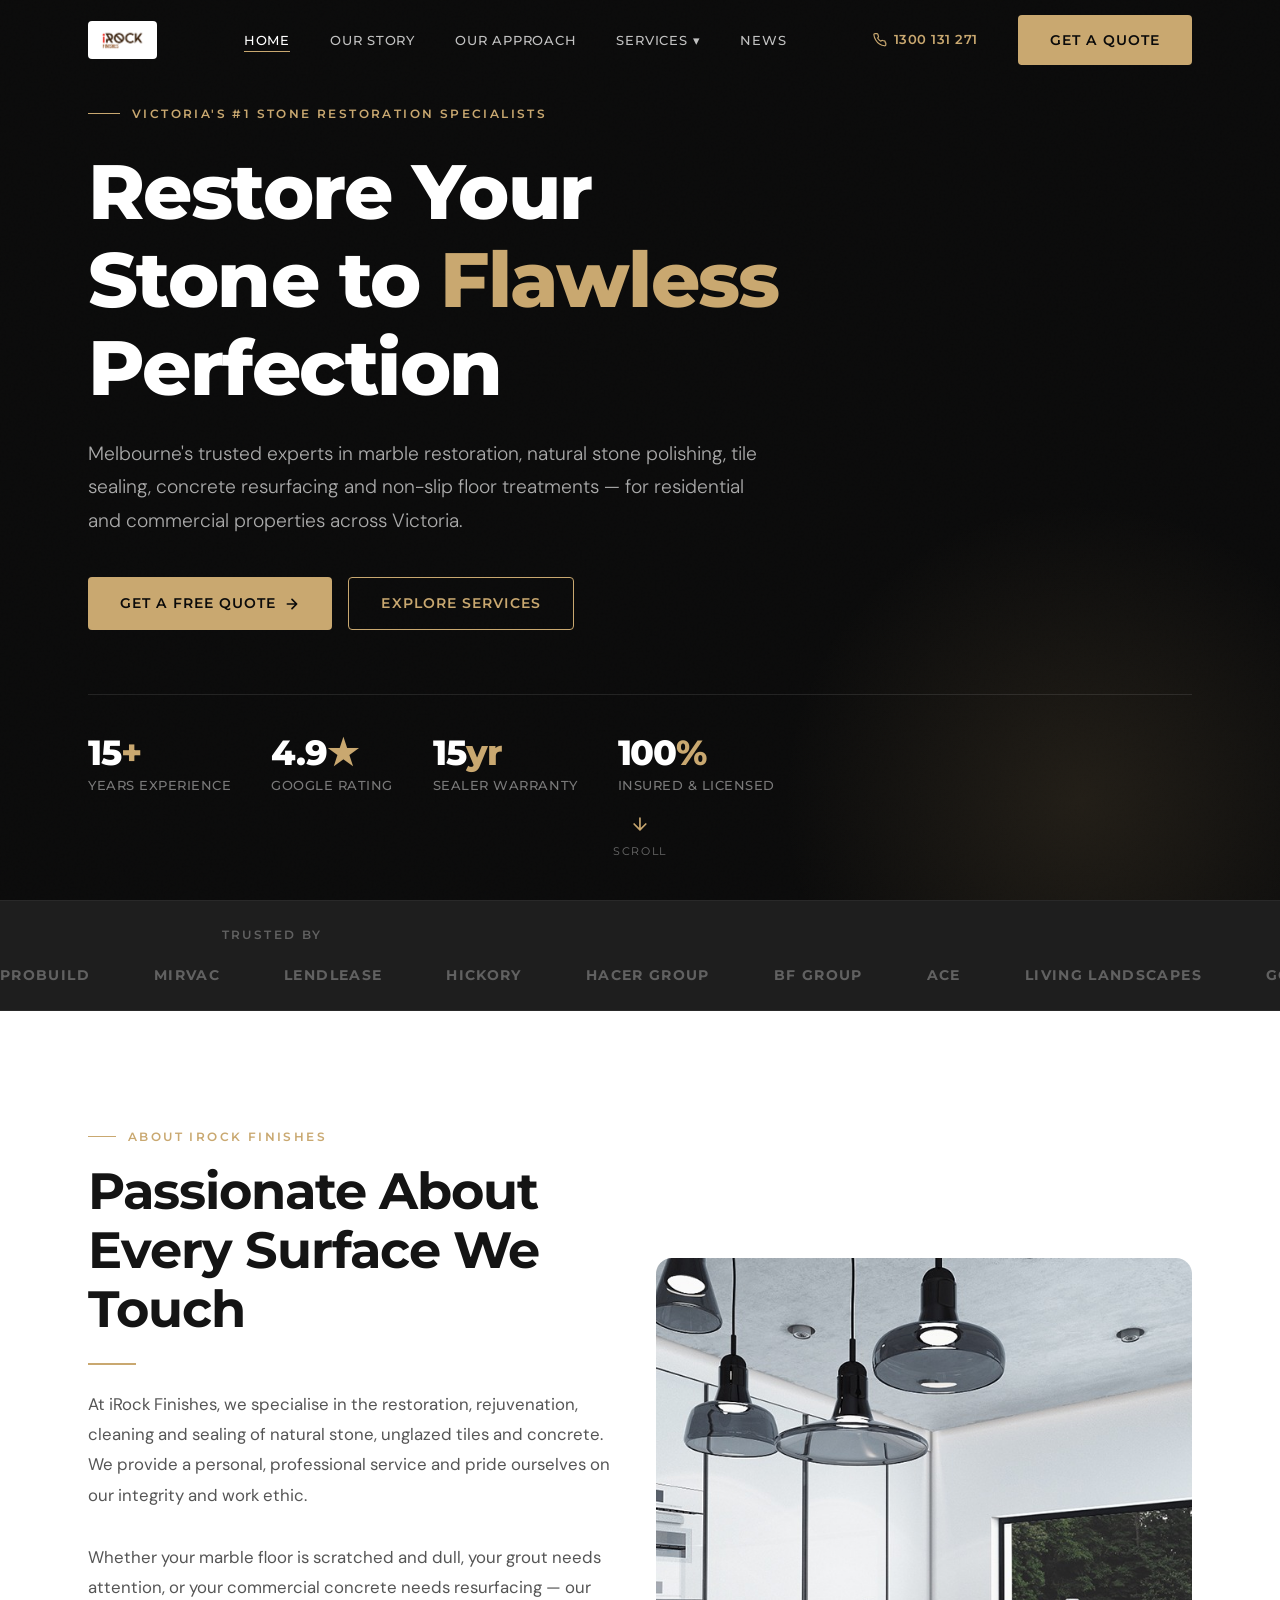
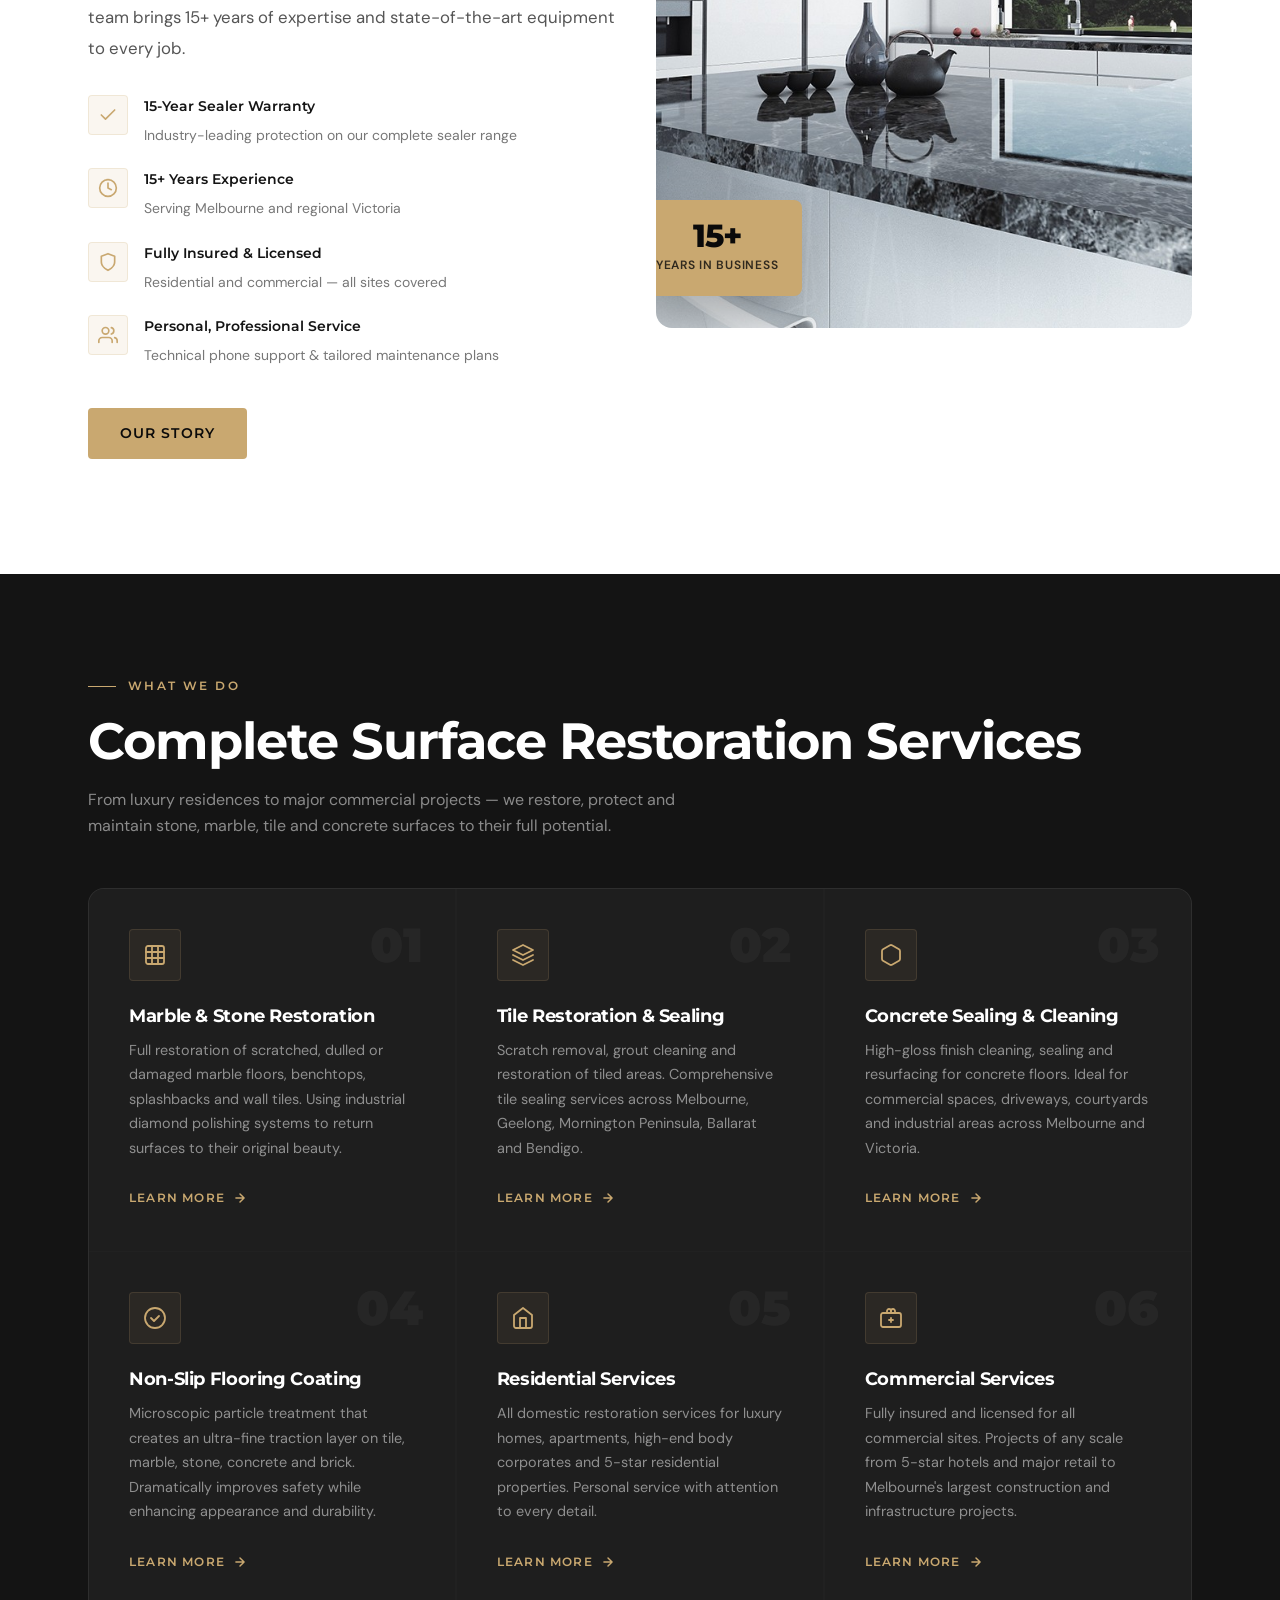
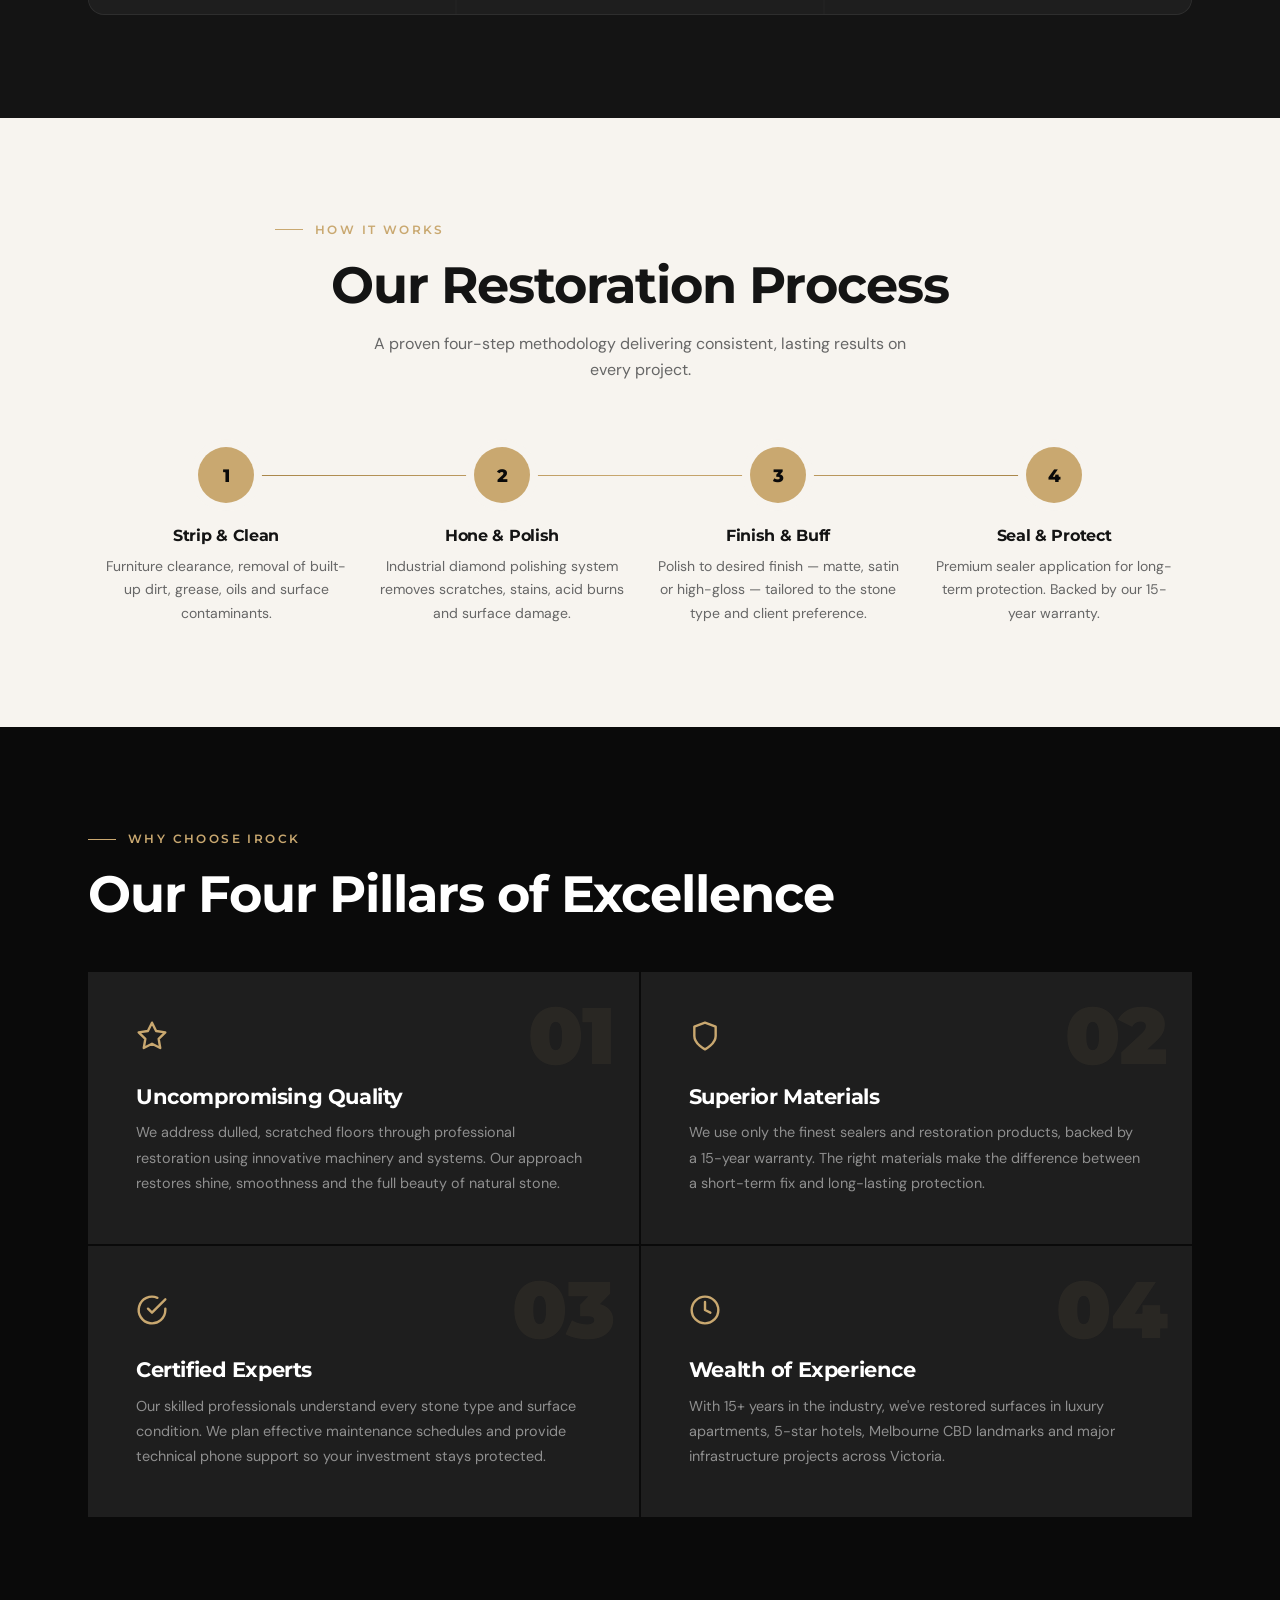
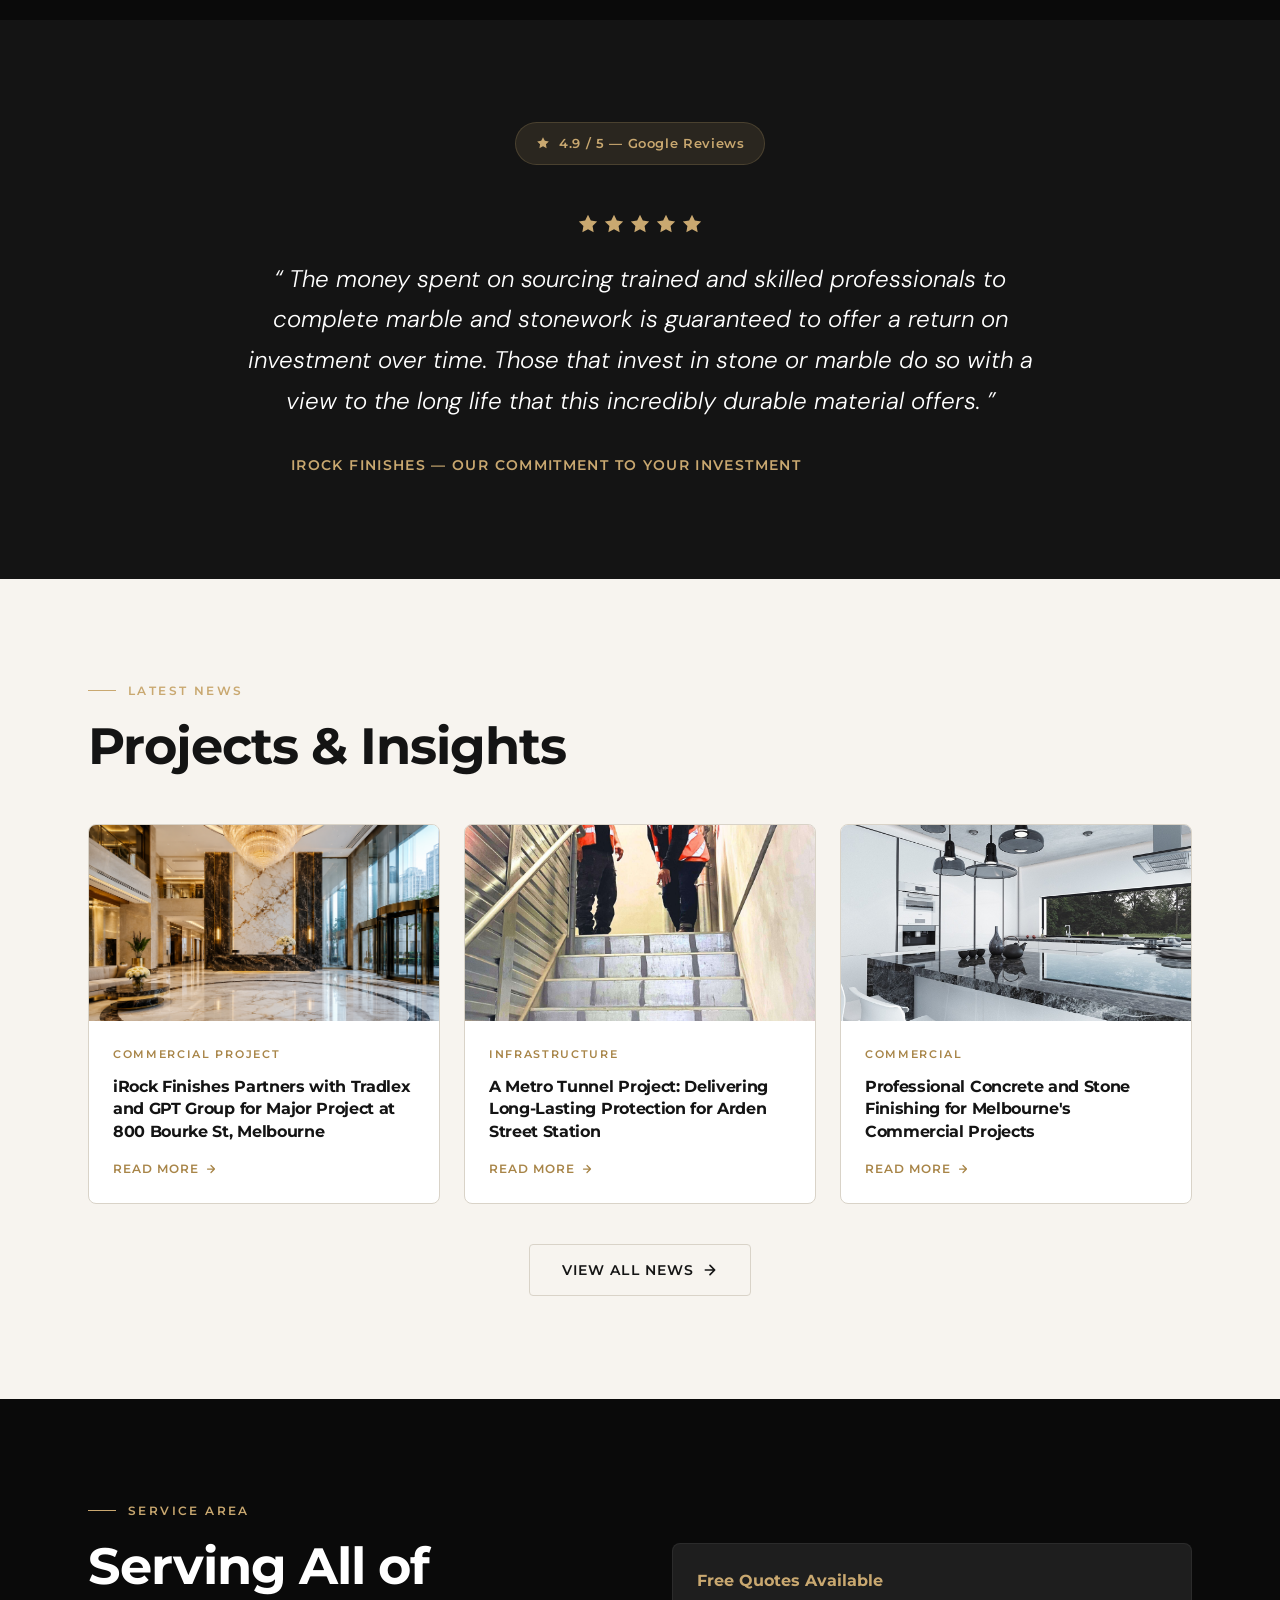
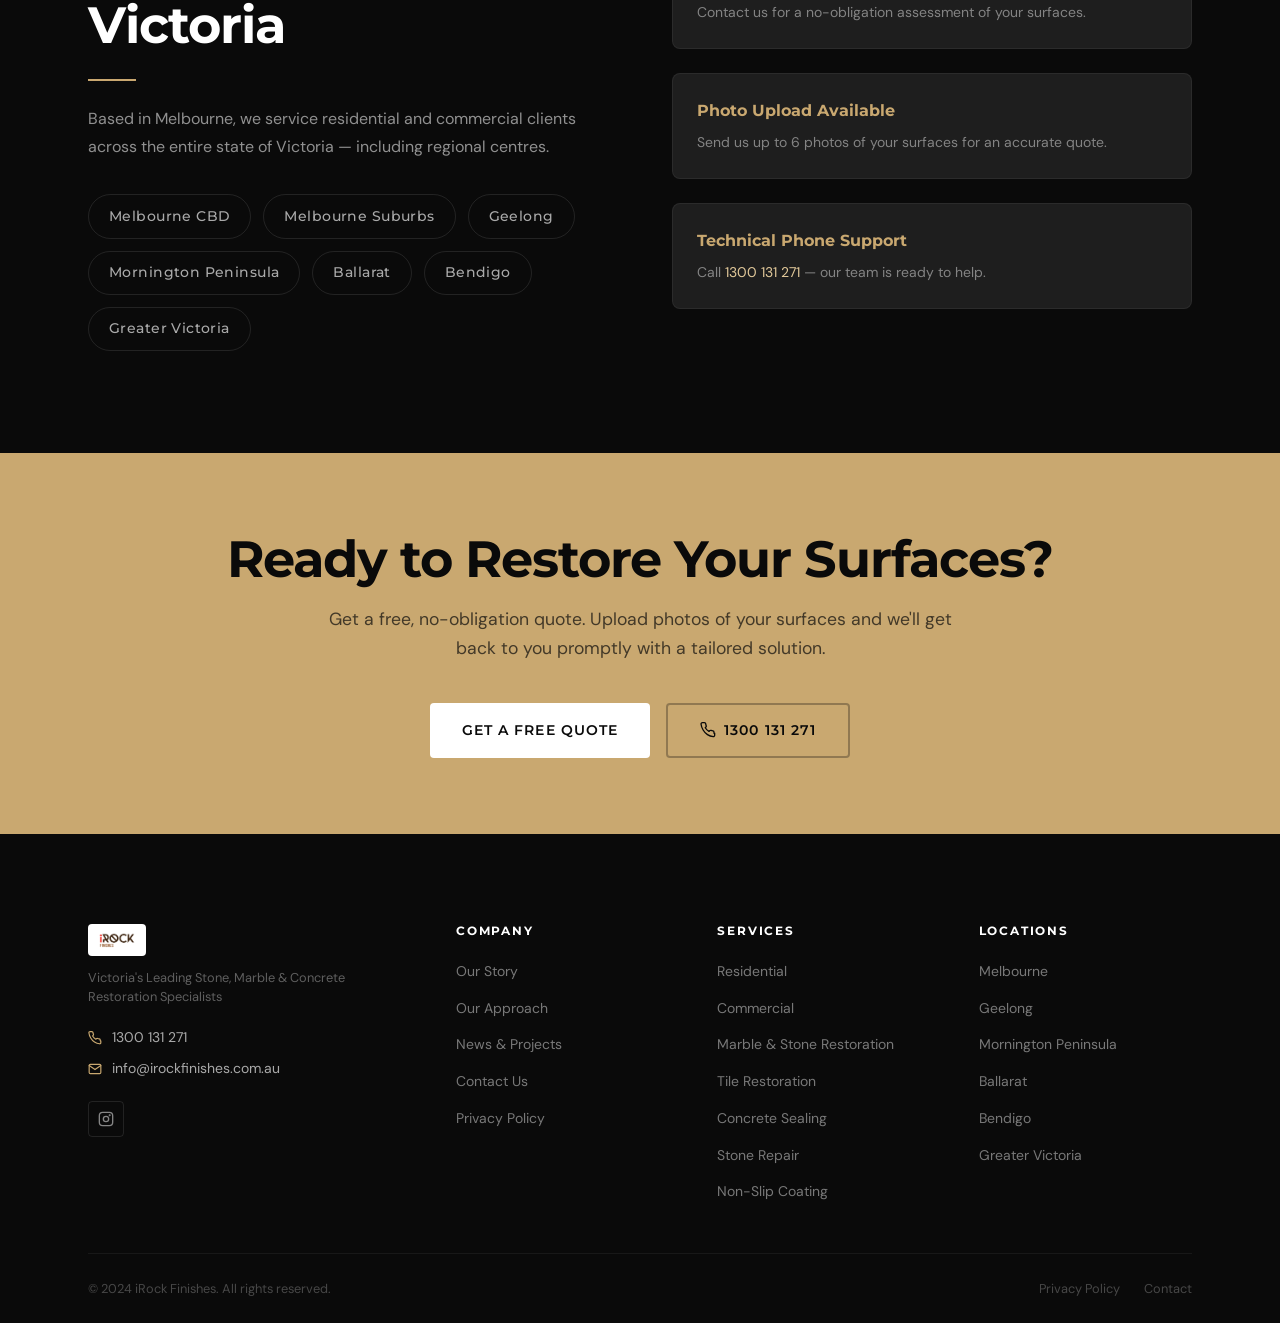
==== commit ea089b74: "Fix hero-lobby image extension and wire in all photos" ====
--- a/index.html
+++ b/index.html
@@ -485,7 +485,7 @@
       <div class="news-grid">
         <article class="news-card" data-animate>
           <div class="news-card__img">
-            <img src="images/hero-lobby.jpg" alt="Major commercial project at 800 Bourke St Melbourne" style="width:100%;height:100%;object-fit:cover;">
+            <img src="images/hero-lobby.png" alt="Major commercial project at 800 Bourke St Melbourne" style="width:100%;height:100%;object-fit:cover;">
           </div>
           <div class="news-card__body">
             <p class="news-card__tag">Commercial Project</p>
@@ -670,3 +670,4 @@
 
 
 
+
--- a/css/styles.css
+++ b/css/styles.css
@@ -1,4 +1,4 @@
-/* =============================================
+﻿/* =============================================
    iRock Finishes — Design System
    ============================================= */
 
@@ -374,7 +374,7 @@
   inset: 0;
   background:
     linear-gradient(135deg, rgba(10,10,10,0.88) 0%, rgba(10,10,10,0.45) 55%, rgba(10,10,10,0.82) 100%),
-    url('images/hero-lobby.jpg') center/cover no-repeat;
+    url('images/hero-lobby.png') center/cover no-repeat;
 }
 
 /* Animated grain texture */
@@ -1150,7 +1150,7 @@
 .page-header {
   background:
     linear-gradient(135deg, rgba(10,10,10,0.94) 0%, rgba(10,10,10,0.75) 60%, rgba(10,10,10,0.92) 100%),
-    url('images/hero-lobby.jpg') center/cover no-repeat;
+    url('images/hero-lobby.png') center/cover no-repeat;
   padding-top: calc(var(--nav-height) + 5rem);
   padding-bottom: 5rem;
   position: relative;
@@ -1513,3 +1513,4 @@
   letter-spacing: 0.04em;
 }
 .warranty-badge svg { color: var(--gold); }
+
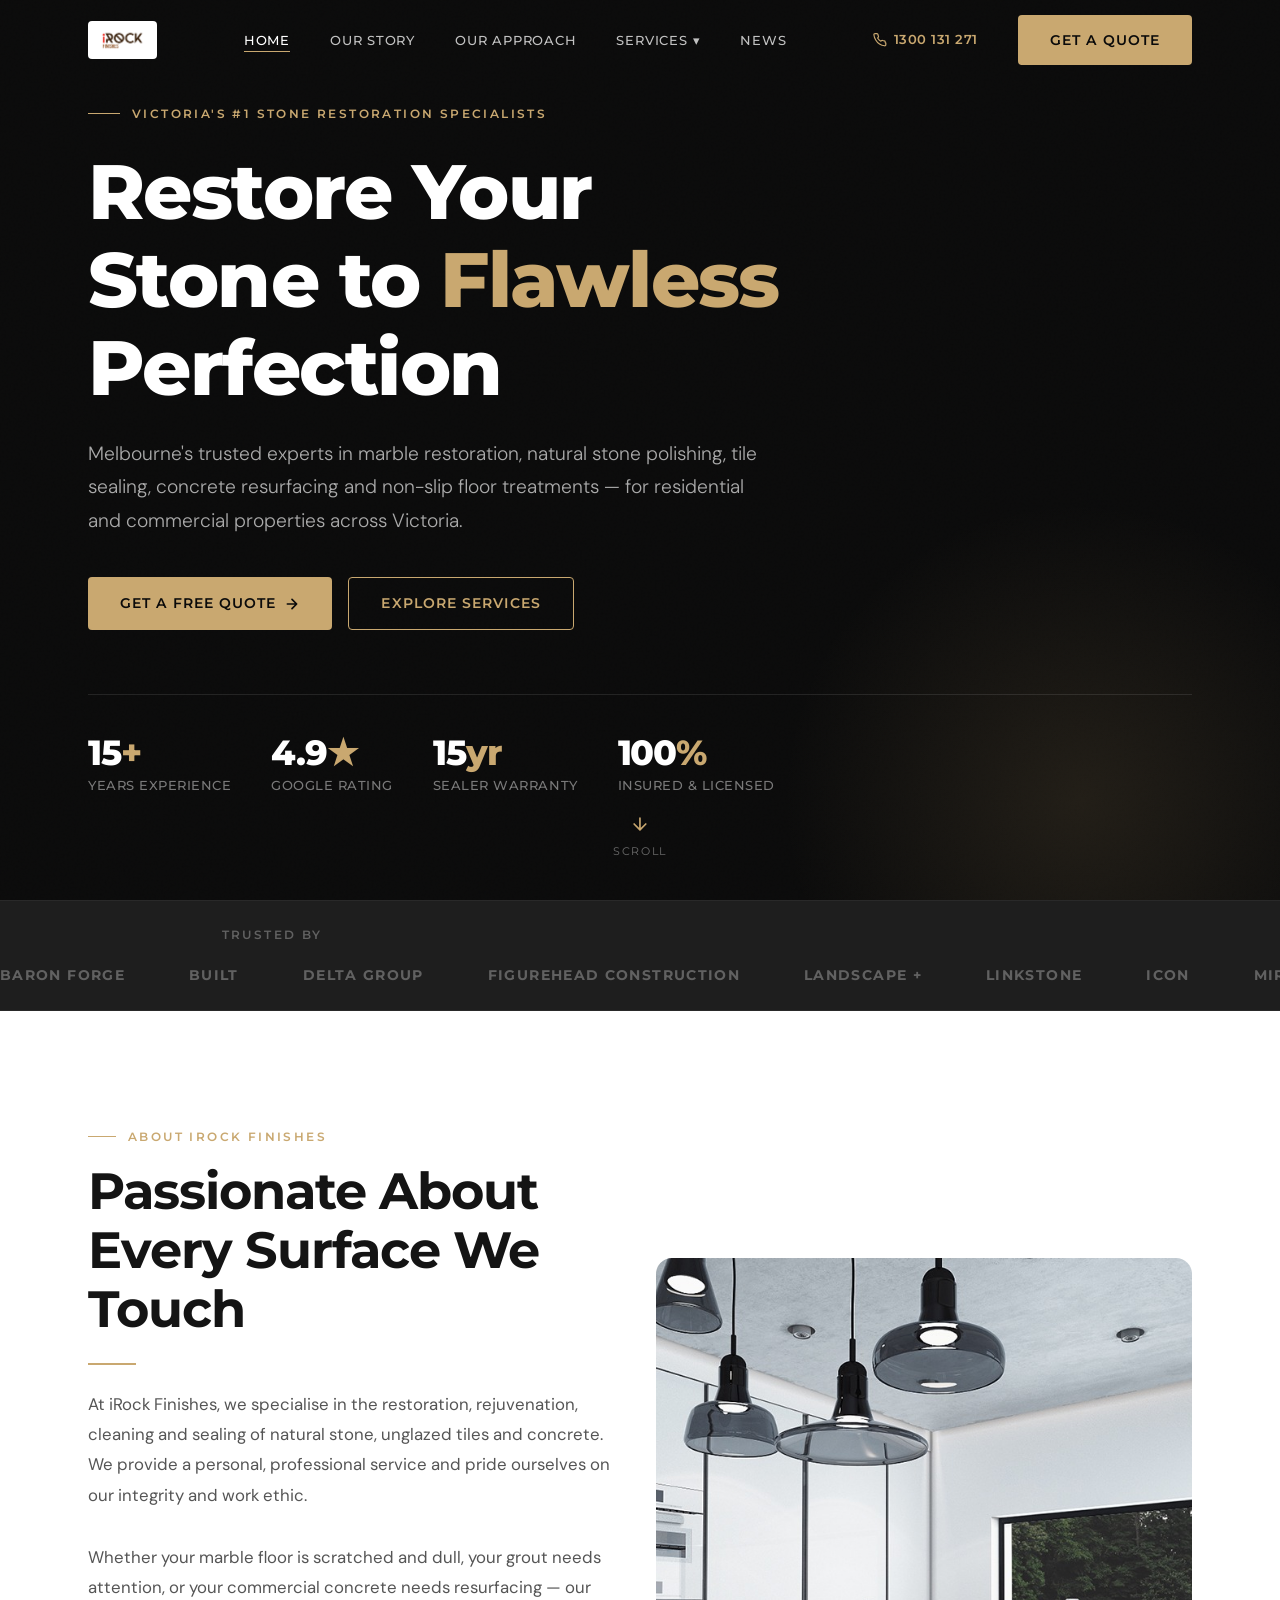
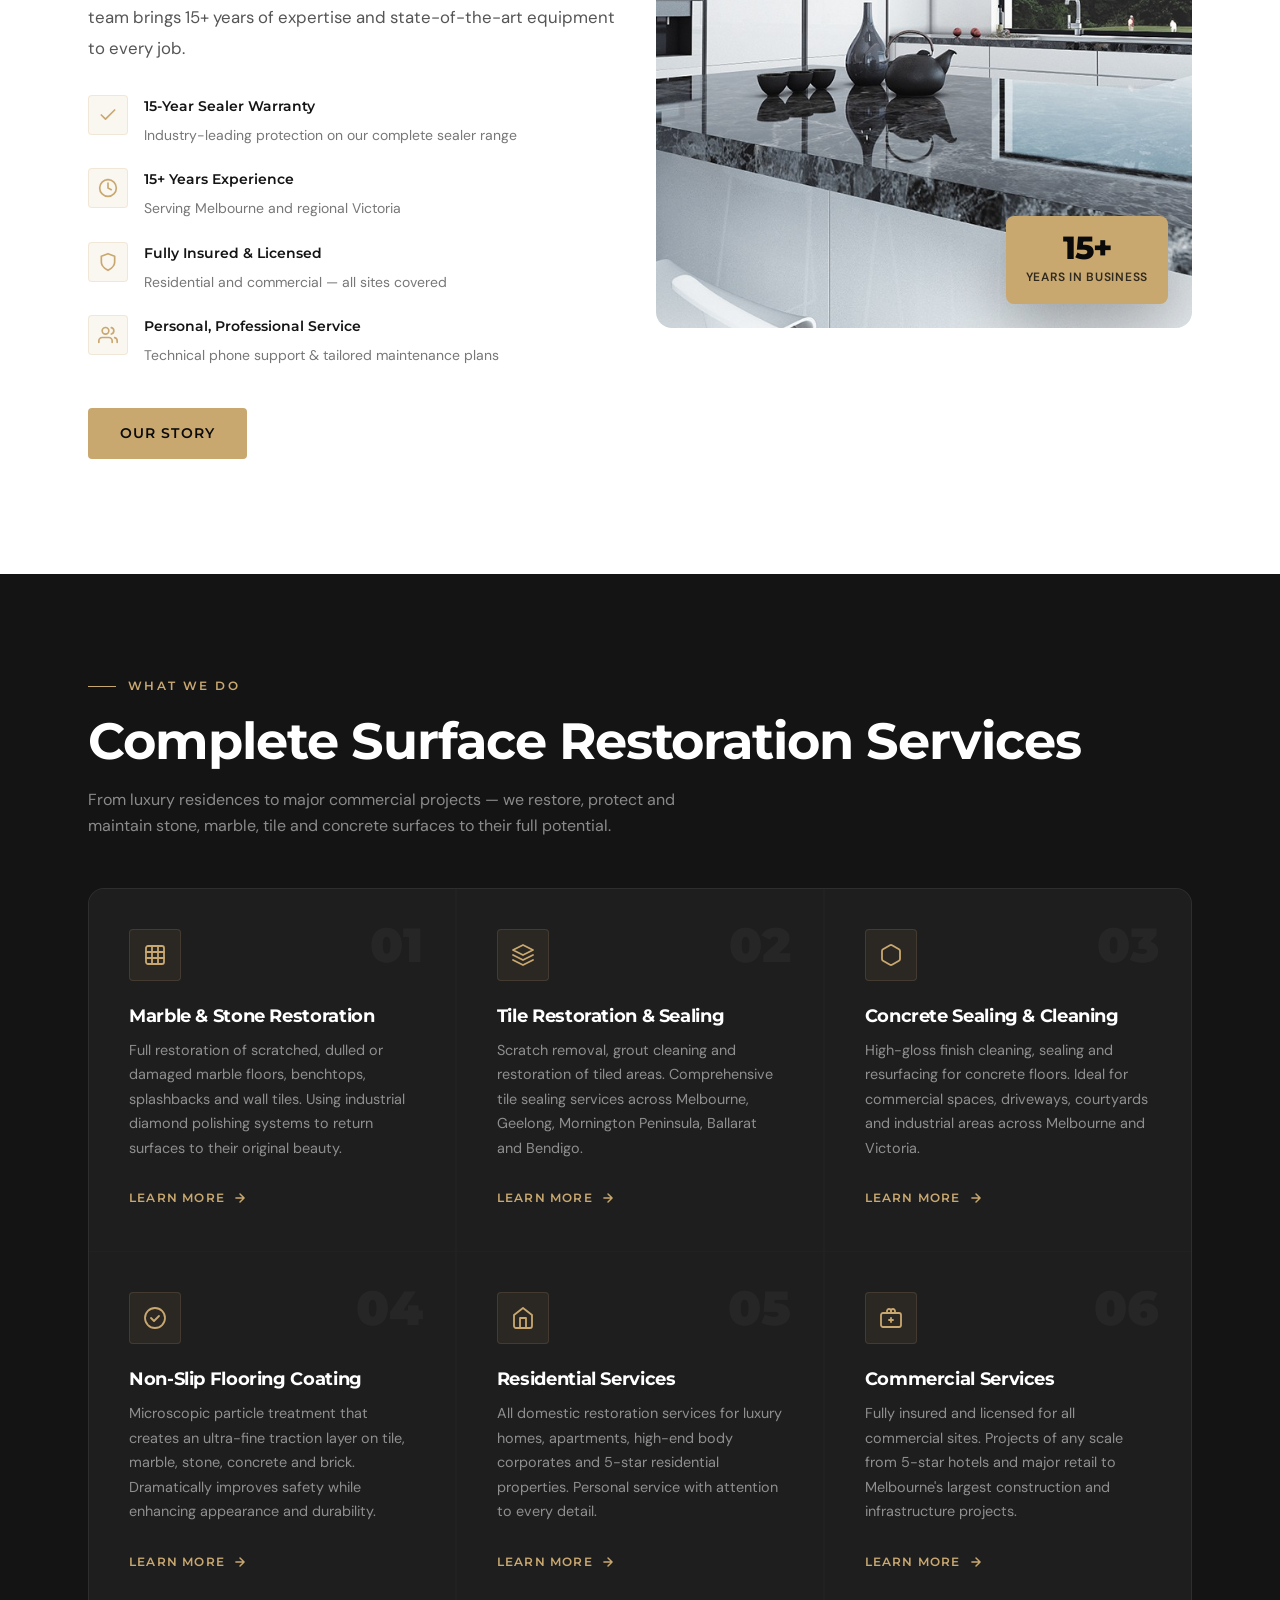
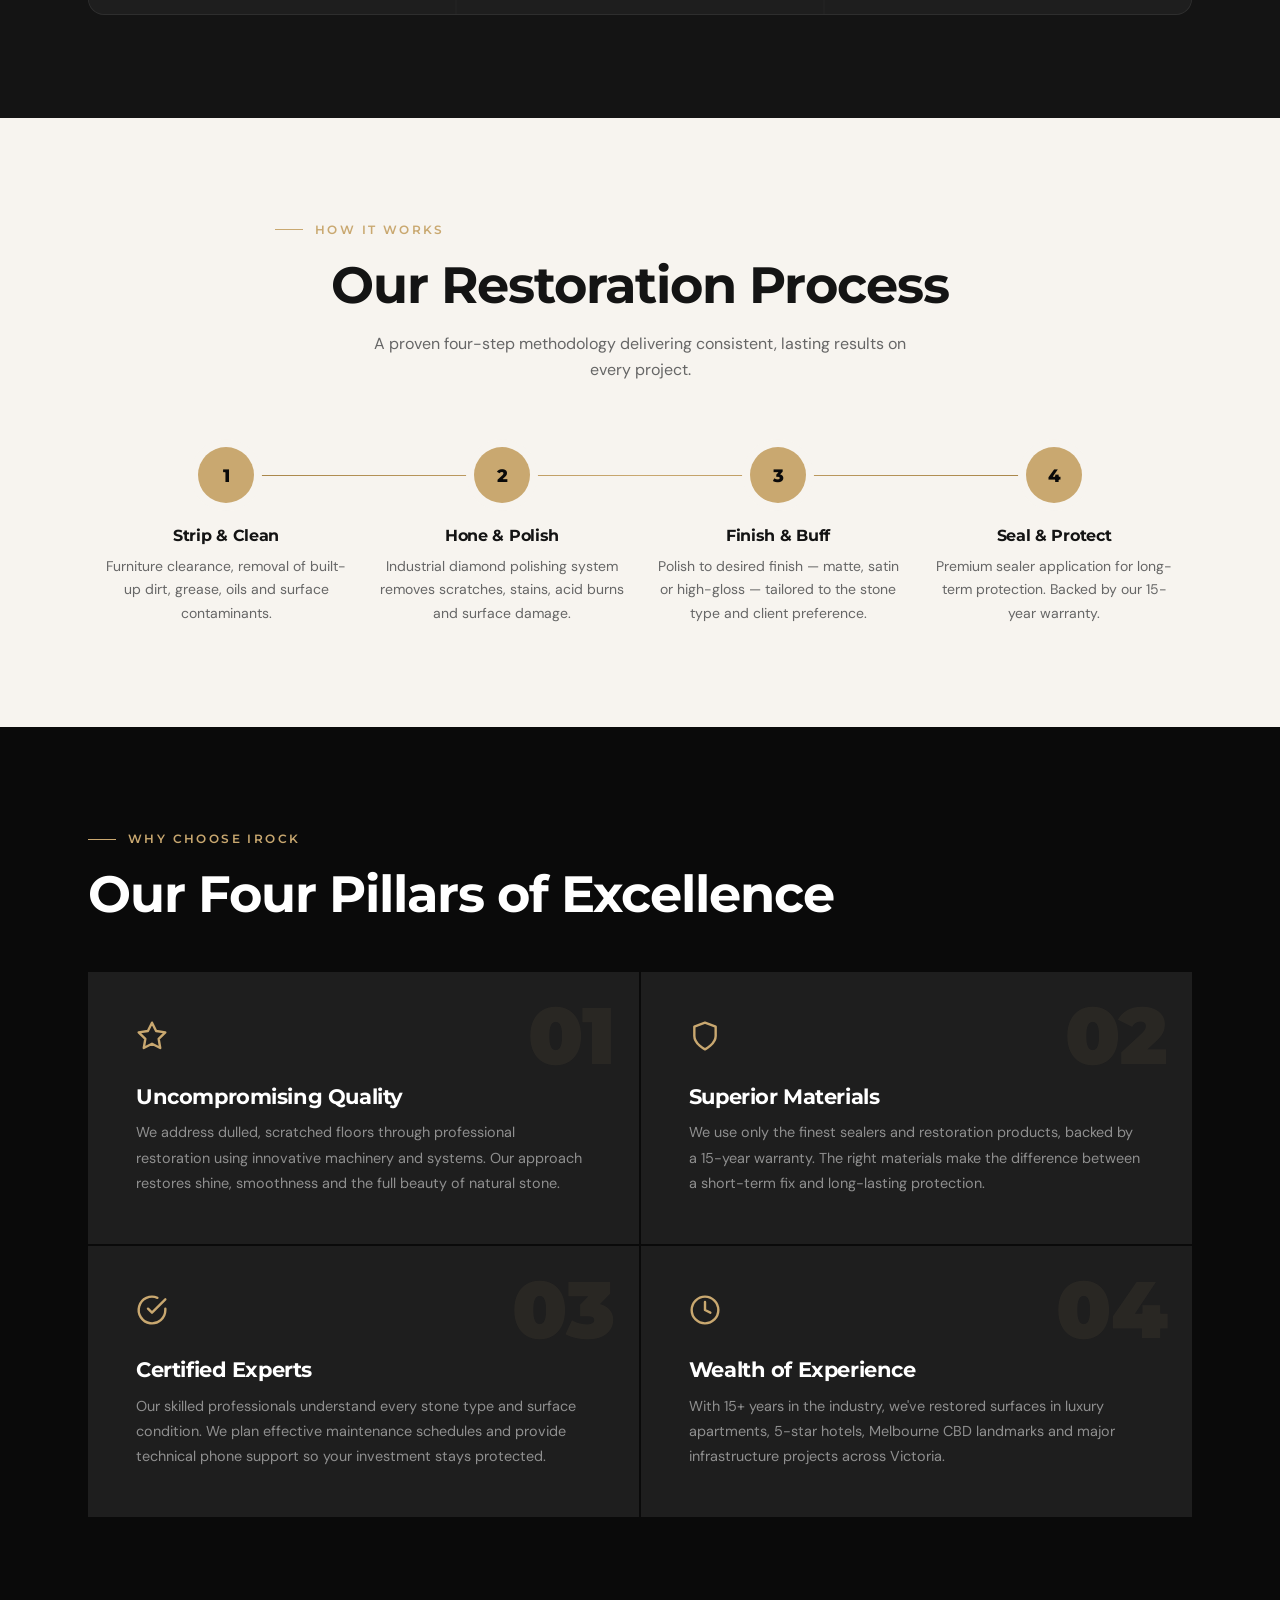
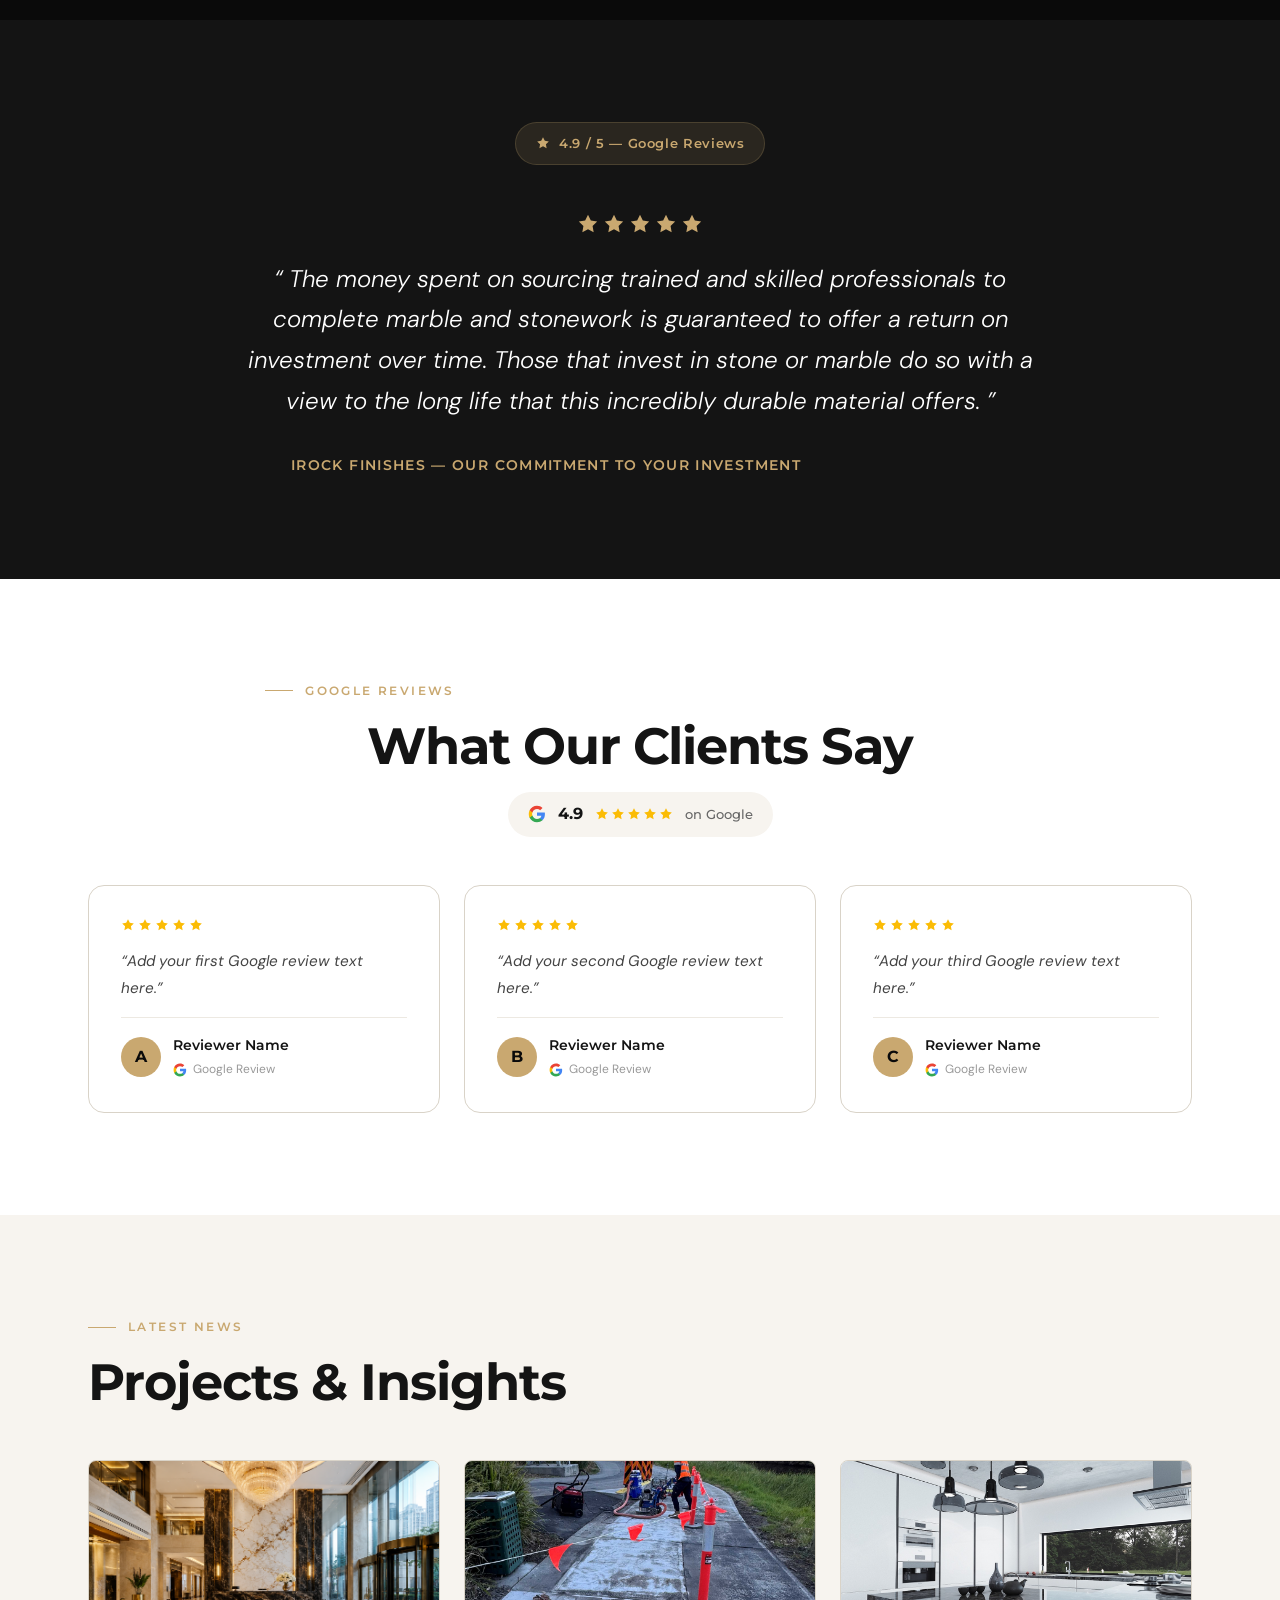
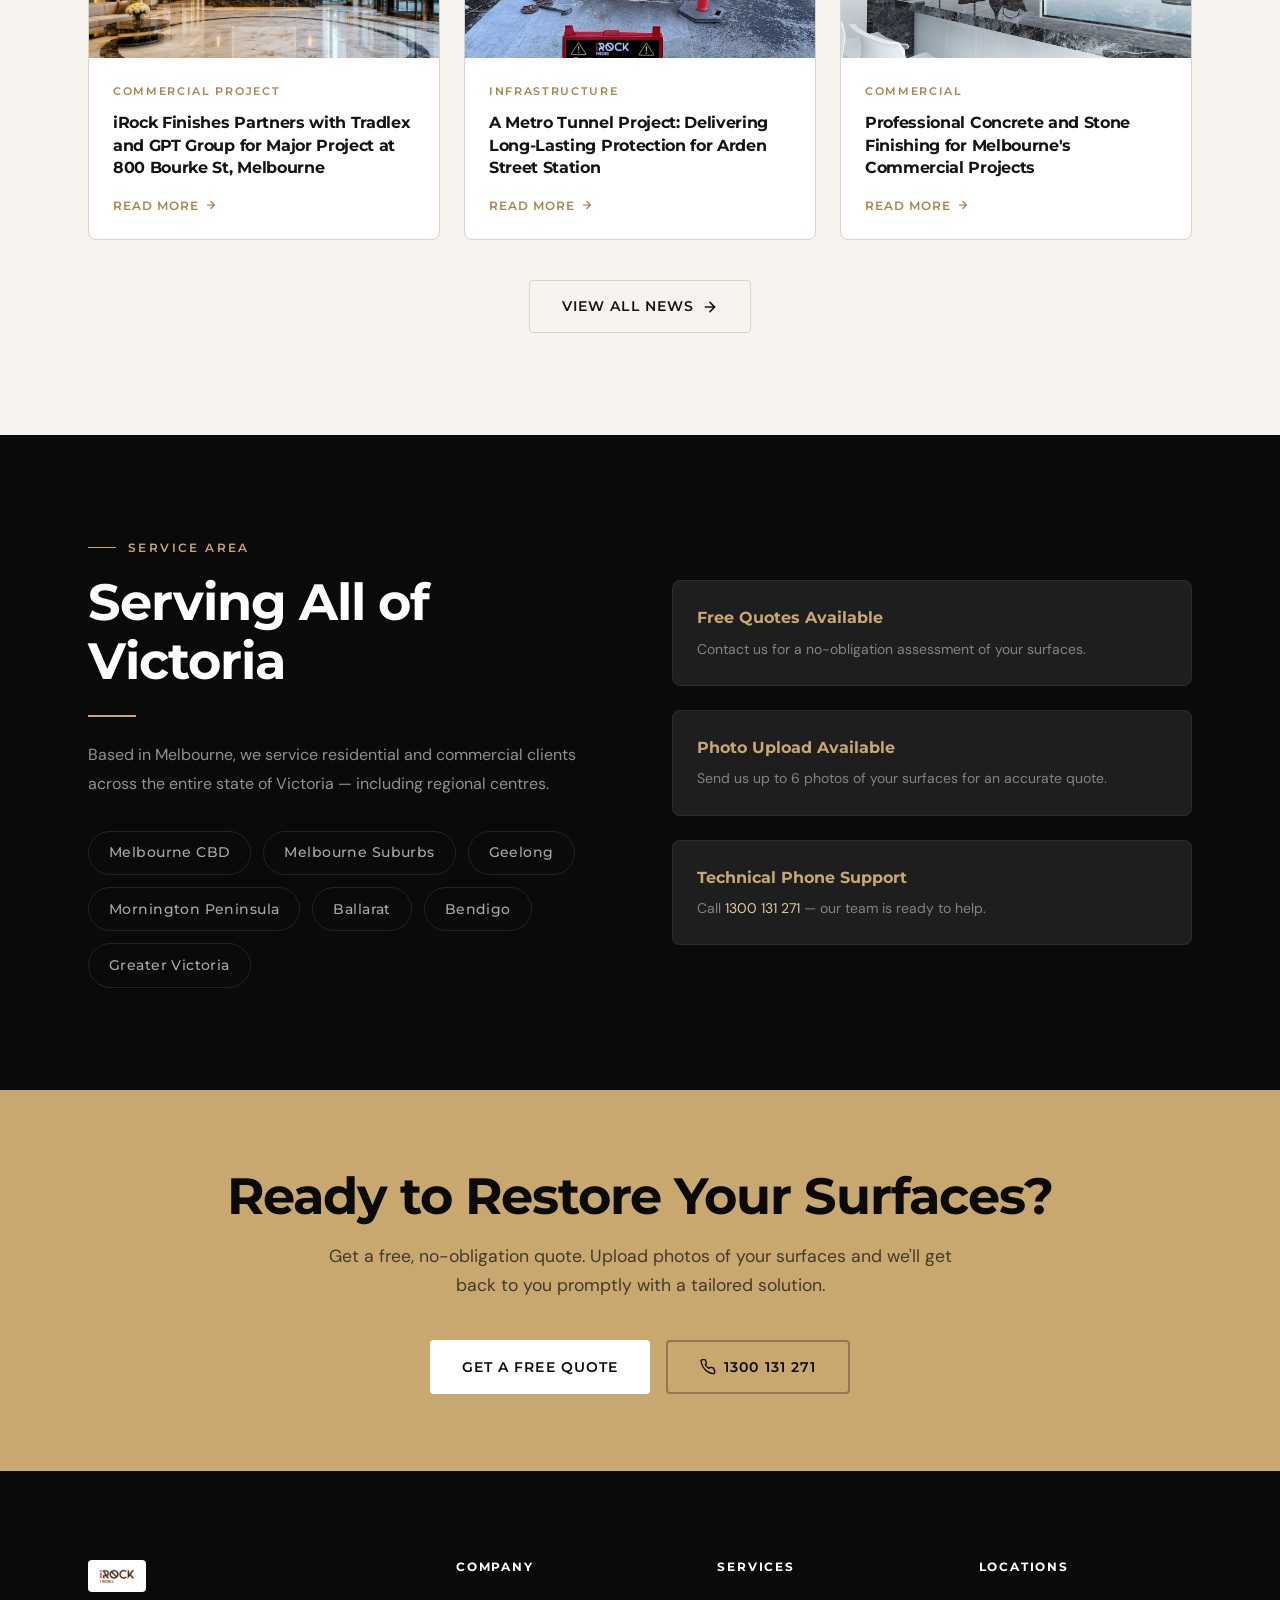
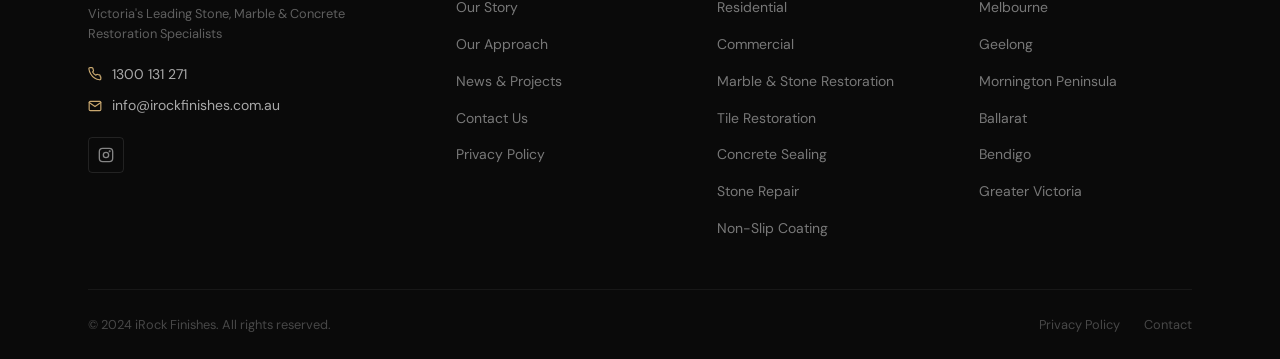
==== commit 7faed1b5: "Add Google reviews section, update trust bar, fix badge position, swap metro tunnel photo" ====
--- a/index.html
+++ b/index.html
@@ -132,25 +132,37 @@
   <div class="trust-bar" aria-label="Trusted by leading companies">
     <p class="label trust-bar__label">Trusted By</p>
     <div class="trust-bar__track" aria-hidden="true">
+      <span class="trust-bar__client">Baron Forge</span>
+      <span class="trust-bar__client">BUILT</span>
+      <span class="trust-bar__client">Delta Group</span>
+      <span class="trust-bar__client">Figurehead Construction</span>
+      <span class="trust-bar__client">Landscape +</span>
+      <span class="trust-bar__client">Linkstone</span>
+      <span class="trust-bar__client">ICON</span>
+      <span class="trust-bar__client">Mirvac</span>
+      <span class="trust-bar__client">Stonecraft</span>
       <span class="trust-bar__client">ProBuild</span>
-      <span class="trust-bar__client">Mirvac</span>
       <span class="trust-bar__client">Lendlease</span>
       <span class="trust-bar__client">Hickory</span>
       <span class="trust-bar__client">Hacer Group</span>
-      <span class="trust-bar__client">BF Group</span>
       <span class="trust-bar__client">ACE</span>
       <span class="trust-bar__client">Living Landscapes</span>
-      <span class="trust-bar__client">Google</span>
       <!-- Duplicate for seamless loop -->
+      <span class="trust-bar__client">Baron Forge</span>
+      <span class="trust-bar__client">BUILT</span>
+      <span class="trust-bar__client">Delta Group</span>
+      <span class="trust-bar__client">Figurehead Construction</span>
+      <span class="trust-bar__client">Landscape +</span>
+      <span class="trust-bar__client">Linkstone</span>
+      <span class="trust-bar__client">ICON</span>
+      <span class="trust-bar__client">Mirvac</span>
+      <span class="trust-bar__client">Stonecraft</span>
       <span class="trust-bar__client">ProBuild</span>
-      <span class="trust-bar__client">Mirvac</span>
       <span class="trust-bar__client">Lendlease</span>
       <span class="trust-bar__client">Hickory</span>
       <span class="trust-bar__client">Hacer Group</span>
-      <span class="trust-bar__client">BF Group</span>
       <span class="trust-bar__client">ACE</span>
       <span class="trust-bar__client">Living Landscapes</span>
-      <span class="trust-bar__client">Google</span>
     </div>
   </div>
 
@@ -474,6 +486,94 @@
     </div>
   </section>
 
+  <!-- ===== GOOGLE REVIEWS ===== -->
+  <section class="section" aria-labelledby="reviews-heading">
+    <div class="container">
+      <div class="section-header center" data-animate>
+        <p class="eyebrow">Google Reviews</p>
+        <h2 id="reviews-heading">What Our Clients Say</h2>
+        <div style="display:inline-flex;align-items:center;gap:0.75rem;margin-top:1rem;padding:0.6rem 1.25rem;background:var(--stone);border-radius:100px;">
+          <svg width="18" height="18" viewBox="0 0 24 24" aria-hidden="true" style="flex-shrink:0;">
+            <path d="M22.56 12.25c0-.78-.07-1.53-.2-2.25H12v4.26h5.92c-.26 1.37-1.04 2.53-2.21 3.31v2.77h3.57c2.08-1.92 3.28-4.74 3.28-8.09z" fill="#4285F4"/>
+            <path d="M12 23c2.97 0 5.46-.98 7.28-2.66l-3.57-2.77c-.98.66-2.23 1.06-3.71 1.06-2.86 0-5.29-1.93-6.16-4.53H2.18v2.84C3.99 20.53 7.7 23 12 23z" fill="#34A853"/>
+            <path d="M5.84 14.09c-.22-.66-.35-1.36-.35-2.09s.13-1.43.35-2.09V7.07H2.18C1.43 8.55 1 10.22 1 12s.43 3.45 1.18 4.93l2.85-2.22.81-.62z" fill="#FBBC05"/>
+            <path d="M12 5.38c1.62 0 3.06.56 4.21 1.64l3.15-3.15C17.45 2.09 14.97 1 12 1 7.7 1 3.99 3.47 2.18 7.07l3.66 2.84c.87-2.6 3.3-4.53 6.16-4.53z" fill="#EA4335"/>
+          </svg>
+          <span style="font-family:var(--font-head);font-weight:700;font-size:1rem;color:var(--dark);">4.9</span>
+          <span style="display:flex;gap:2px;" aria-label="5 stars">
+            <svg width="14" height="14" viewBox="0 0 24 24" fill="#FBBC05" aria-hidden="true"><polygon points="12 2 15.09 8.26 22 9.27 17 14.14 18.18 21.02 12 17.77 5.82 21.02 7 14.14 2 9.27 8.91 8.26 12 2"/></svg>
+            <svg width="14" height="14" viewBox="0 0 24 24" fill="#FBBC05" aria-hidden="true"><polygon points="12 2 15.09 8.26 22 9.27 17 14.14 18.18 21.02 12 17.77 5.82 21.02 7 14.14 2 9.27 8.91 8.26 12 2"/></svg>
+            <svg width="14" height="14" viewBox="0 0 24 24" fill="#FBBC05" aria-hidden="true"><polygon points="12 2 15.09 8.26 22 9.27 17 14.14 18.18 21.02 12 17.77 5.82 21.02 7 14.14 2 9.27 8.91 8.26 12 2"/></svg>
+            <svg width="14" height="14" viewBox="0 0 24 24" fill="#FBBC05" aria-hidden="true"><polygon points="12 2 15.09 8.26 22 9.27 17 14.14 18.18 21.02 12 17.77 5.82 21.02 7 14.14 2 9.27 8.91 8.26 12 2"/></svg>
+            <svg width="14" height="14" viewBox="0 0 24 24" fill="#FBBC05" aria-hidden="true"><polygon points="12 2 15.09 8.26 22 9.27 17 14.14 18.18 21.02 12 17.77 5.82 21.02 7 14.14 2 9.27 8.91 8.26 12 2"/></svg>
+          </span>
+          <span style="font-size:0.8rem;color:#666;font-family:var(--font-head);font-weight:500;">on Google</span>
+        </div>
+      </div>
+
+      <div class="reviews-grid" role="list" data-animate>
+
+        <!-- REVIEW 1 — replace with real review -->
+        <article class="review-card" role="listitem">
+          <div class="review-card__stars" aria-label="5 stars">
+            <svg width="14" height="14" viewBox="0 0 24 24" fill="#FBBC05" aria-hidden="true"><polygon points="12 2 15.09 8.26 22 9.27 17 14.14 18.18 21.02 12 17.77 5.82 21.02 7 14.14 2 9.27 8.91 8.26 12 2"/></svg>
+            <svg width="14" height="14" viewBox="0 0 24 24" fill="#FBBC05" aria-hidden="true"><polygon points="12 2 15.09 8.26 22 9.27 17 14.14 18.18 21.02 12 17.77 5.82 21.02 7 14.14 2 9.27 8.91 8.26 12 2"/></svg>
+            <svg width="14" height="14" viewBox="0 0 24 24" fill="#FBBC05" aria-hidden="true"><polygon points="12 2 15.09 8.26 22 9.27 17 14.14 18.18 21.02 12 17.77 5.82 21.02 7 14.14 2 9.27 8.91 8.26 12 2"/></svg>
+            <svg width="14" height="14" viewBox="0 0 24 24" fill="#FBBC05" aria-hidden="true"><polygon points="12 2 15.09 8.26 22 9.27 17 14.14 18.18 21.02 12 17.77 5.82 21.02 7 14.14 2 9.27 8.91 8.26 12 2"/></svg>
+            <svg width="14" height="14" viewBox="0 0 24 24" fill="#FBBC05" aria-hidden="true"><polygon points="12 2 15.09 8.26 22 9.27 17 14.14 18.18 21.02 12 17.77 5.82 21.02 7 14.14 2 9.27 8.91 8.26 12 2"/></svg>
+          </div>
+          <p class="review-card__text">Add your first Google review text here.</p>
+          <div class="review-card__author">
+            <div class="review-card__avatar" aria-hidden="true">A</div>
+            <div>
+              <div class="review-card__name">Reviewer Name</div>
+              <div class="review-card__date">Google Review</div>
+            </div>
+          </div>
+        </article>
+
+        <!-- REVIEW 2 — replace with real review -->
+        <article class="review-card" role="listitem">
+          <div class="review-card__stars" aria-label="5 stars">
+            <svg width="14" height="14" viewBox="0 0 24 24" fill="#FBBC05" aria-hidden="true"><polygon points="12 2 15.09 8.26 22 9.27 17 14.14 18.18 21.02 12 17.77 5.82 21.02 7 14.14 2 9.27 8.91 8.26 12 2"/></svg>
+            <svg width="14" height="14" viewBox="0 0 24 24" fill="#FBBC05" aria-hidden="true"><polygon points="12 2 15.09 8.26 22 9.27 17 14.14 18.18 21.02 12 17.77 5.82 21.02 7 14.14 2 9.27 8.91 8.26 12 2"/></svg>
+            <svg width="14" height="14" viewBox="0 0 24 24" fill="#FBBC05" aria-hidden="true"><polygon points="12 2 15.09 8.26 22 9.27 17 14.14 18.18 21.02 12 17.77 5.82 21.02 7 14.14 2 9.27 8.91 8.26 12 2"/></svg>
+            <svg width="14" height="14" viewBox="0 0 24 24" fill="#FBBC05" aria-hidden="true"><polygon points="12 2 15.09 8.26 22 9.27 17 14.14 18.18 21.02 12 17.77 5.82 21.02 7 14.14 2 9.27 8.91 8.26 12 2"/></svg>
+            <svg width="14" height="14" viewBox="0 0 24 24" fill="#FBBC05" aria-hidden="true"><polygon points="12 2 15.09 8.26 22 9.27 17 14.14 18.18 21.02 12 17.77 5.82 21.02 7 14.14 2 9.27 8.91 8.26 12 2"/></svg>
+          </div>
+          <p class="review-card__text">Add your second Google review text here.</p>
+          <div class="review-card__author">
+            <div class="review-card__avatar" aria-hidden="true">B</div>
+            <div>
+              <div class="review-card__name">Reviewer Name</div>
+              <div class="review-card__date">Google Review</div>
+            </div>
+          </div>
+        </article>
+
+        <!-- REVIEW 3 — replace with real review -->
+        <article class="review-card" role="listitem">
+          <div class="review-card__stars" aria-label="5 stars">
+            <svg width="14" height="14" viewBox="0 0 24 24" fill="#FBBC05" aria-hidden="true"><polygon points="12 2 15.09 8.26 22 9.27 17 14.14 18.18 21.02 12 17.77 5.82 21.02 7 14.14 2 9.27 8.91 8.26 12 2"/></svg>
+            <svg width="14" height="14" viewBox="0 0 24 24" fill="#FBBC05" aria-hidden="true"><polygon points="12 2 15.09 8.26 22 9.27 17 14.14 18.18 21.02 12 17.77 5.82 21.02 7 14.14 2 9.27 8.91 8.26 12 2"/></svg>
+            <svg width="14" height="14" viewBox="0 0 24 24" fill="#FBBC05" aria-hidden="true"><polygon points="12 2 15.09 8.26 22 9.27 17 14.14 18.18 21.02 12 17.77 5.82 21.02 7 14.14 2 9.27 8.91 8.26 12 2"/></svg>
+            <svg width="14" height="14" viewBox="0 0 24 24" fill="#FBBC05" aria-hidden="true"><polygon points="12 2 15.09 8.26 22 9.27 17 14.14 18.18 21.02 12 17.77 5.82 21.02 7 14.14 2 9.27 8.91 8.26 12 2"/></svg>
+            <svg width="14" height="14" viewBox="0 0 24 24" fill="#FBBC05" aria-hidden="true"><polygon points="12 2 15.09 8.26 22 9.27 17 14.14 18.18 21.02 12 17.77 5.82 21.02 7 14.14 2 9.27 8.91 8.26 12 2"/></svg>
+          </div>
+          <p class="review-card__text">Add your third Google review text here.</p>
+          <div class="review-card__author">
+            <div class="review-card__avatar" aria-hidden="true">C</div>
+            <div>
+              <div class="review-card__name">Reviewer Name</div>
+              <div class="review-card__date">Google Review</div>
+            </div>
+          </div>
+        </article>
+
+      </div>
+    </div>
+  </section>
+
   <!-- ===== NEWS ===== -->
   <section class="section section--stone" aria-labelledby="news-heading">
     <div class="container">
@@ -499,7 +599,7 @@
 
         <article class="news-card" data-animate>
           <div class="news-card__img">
-            <img src="images/team-stairs.jpg" alt="iRock Finishes team on site at Arden Street Station Metro Tunnel project" style="width:100%;height:100%;object-fit:cover;">
+            <img src="images/metro-tunnel.jpg" alt="iRock Finishes team on site at Arden Street Station Metro Tunnel project" style="width:100%;height:100%;object-fit:cover;">
           </div>
           <div class="news-card__body">
             <p class="news-card__tag">Infrastructure</p>
--- a/css/styles.css
+++ b/css/styles.css
@@ -613,13 +613,14 @@
 }
 .intro__img-badge {
   position: absolute;
-  bottom: 2rem; left: -1.5rem;
+  bottom: 1.5rem; right: 1.5rem; left: auto;
   background: var(--gold);
   color: var(--black);
-  padding: 1.25rem 1.5rem;
+  padding: 1rem 1.25rem;
   border-radius: var(--radius);
   box-shadow: var(--shadow-lg);
   text-align: center;
+  z-index: 2;
 }
 .intro__img-badge .num {
   font-family: var(--font-head);
@@ -937,6 +938,98 @@
   color: var(--gold);
   margin-bottom: 3rem;
   letter-spacing: 0.05em;
+}
+
+/* =============================================
+   GOOGLE REVIEWS
+   ============================================= */
+
+.reviews-grid {
+  display: grid;
+  grid-template-columns: repeat(3, 1fr);
+  gap: 1.5rem;
+  margin-top: 2.5rem;
+}
+
+.review-card {
+  background: var(--white);
+  border: 1px solid var(--stone-3);
+  border-radius: var(--radius-lg);
+  padding: 2rem;
+  display: flex;
+  flex-direction: column;
+  gap: 1rem;
+  transition: box-shadow var(--transition), transform var(--transition);
+}
+.review-card:hover {
+  box-shadow: var(--shadow);
+  transform: translateY(-3px);
+}
+
+.review-card__stars {
+  display: flex;
+  gap: 3px;
+}
+
+.review-card__text {
+  font-size: 0.95rem;
+  line-height: 1.75;
+  color: #444;
+  flex: 1;
+  max-width: none;
+  font-style: italic;
+}
+.review-card__text::before { content: '\201C'; }
+.review-card__text::after  { content: '\201D'; }
+
+.review-card__author {
+  display: flex;
+  align-items: center;
+  gap: 0.75rem;
+  padding-top: 1rem;
+  border-top: 1px solid var(--stone-2);
+  margin-top: auto;
+}
+
+.review-card__avatar {
+  width: 40px; height: 40px;
+  border-radius: 50%;
+  background: var(--gold);
+  color: var(--black);
+  font-family: var(--font-head);
+  font-weight: 700;
+  font-size: 1rem;
+  display: flex; align-items: center; justify-content: center;
+  flex-shrink: 0;
+}
+
+.review-card__name {
+  font-family: var(--font-head);
+  font-weight: 600;
+  font-size: 0.875rem;
+  color: var(--dark);
+}
+.review-card__date {
+  font-size: 0.75rem;
+  color: #999;
+  margin-top: 0.15rem;
+  display: flex;
+  align-items: center;
+  gap: 0.4rem;
+}
+.review-card__date::before {
+  content: '';
+  display: inline-block;
+  width: 14px; height: 14px;
+  background: url("data:image/svg+xml,%3Csvg xmlns='http://www.w3.org/2000/svg' viewBox='0 0 24 24'%3E%3Cpath d='M22.56 12.25c0-.78-.07-1.53-.2-2.25H12v4.26h5.92c-.26 1.37-1.04 2.53-2.21 3.31v2.77h3.57c2.08-1.92 3.28-4.74 3.28-8.09z' fill='%234285F4'/%3E%3Cpath d='M12 23c2.97 0 5.46-.98 7.28-2.66l-3.57-2.77c-.98.66-2.23 1.06-3.71 1.06-2.86 0-5.29-1.93-6.16-4.53H2.18v2.84C3.99 20.53 7.7 23 12 23z' fill='%2334A853'/%3E%3Cpath d='M5.84 14.09c-.22-.66-.35-1.36-.35-2.09s.13-1.43.35-2.09V7.07H2.18C1.43 8.55 1 10.22 1 12s.43 3.45 1.18 4.93l2.85-2.22.81-.62z' fill='%23FBBC05'/%3E%3Cpath d='M12 5.38c1.62 0 3.06.56 4.21 1.64l3.15-3.15C17.45 2.09 14.97 1 12 1 7.7 1 3.99 3.47 2.18 7.07l3.66 2.84c.87-2.6 3.3-4.53 6.16-4.53z' fill='%23EA4335'/%3E%3C/svg%3E") center/contain no-repeat;
+  flex-shrink: 0;
+}
+
+@media (max-width: 900px) {
+  .reviews-grid { grid-template-columns: 1fr 1fr; }
+}
+@media (max-width: 560px) {
+  .reviews-grid { grid-template-columns: 1fr; }
 }
 
 /* =============================================
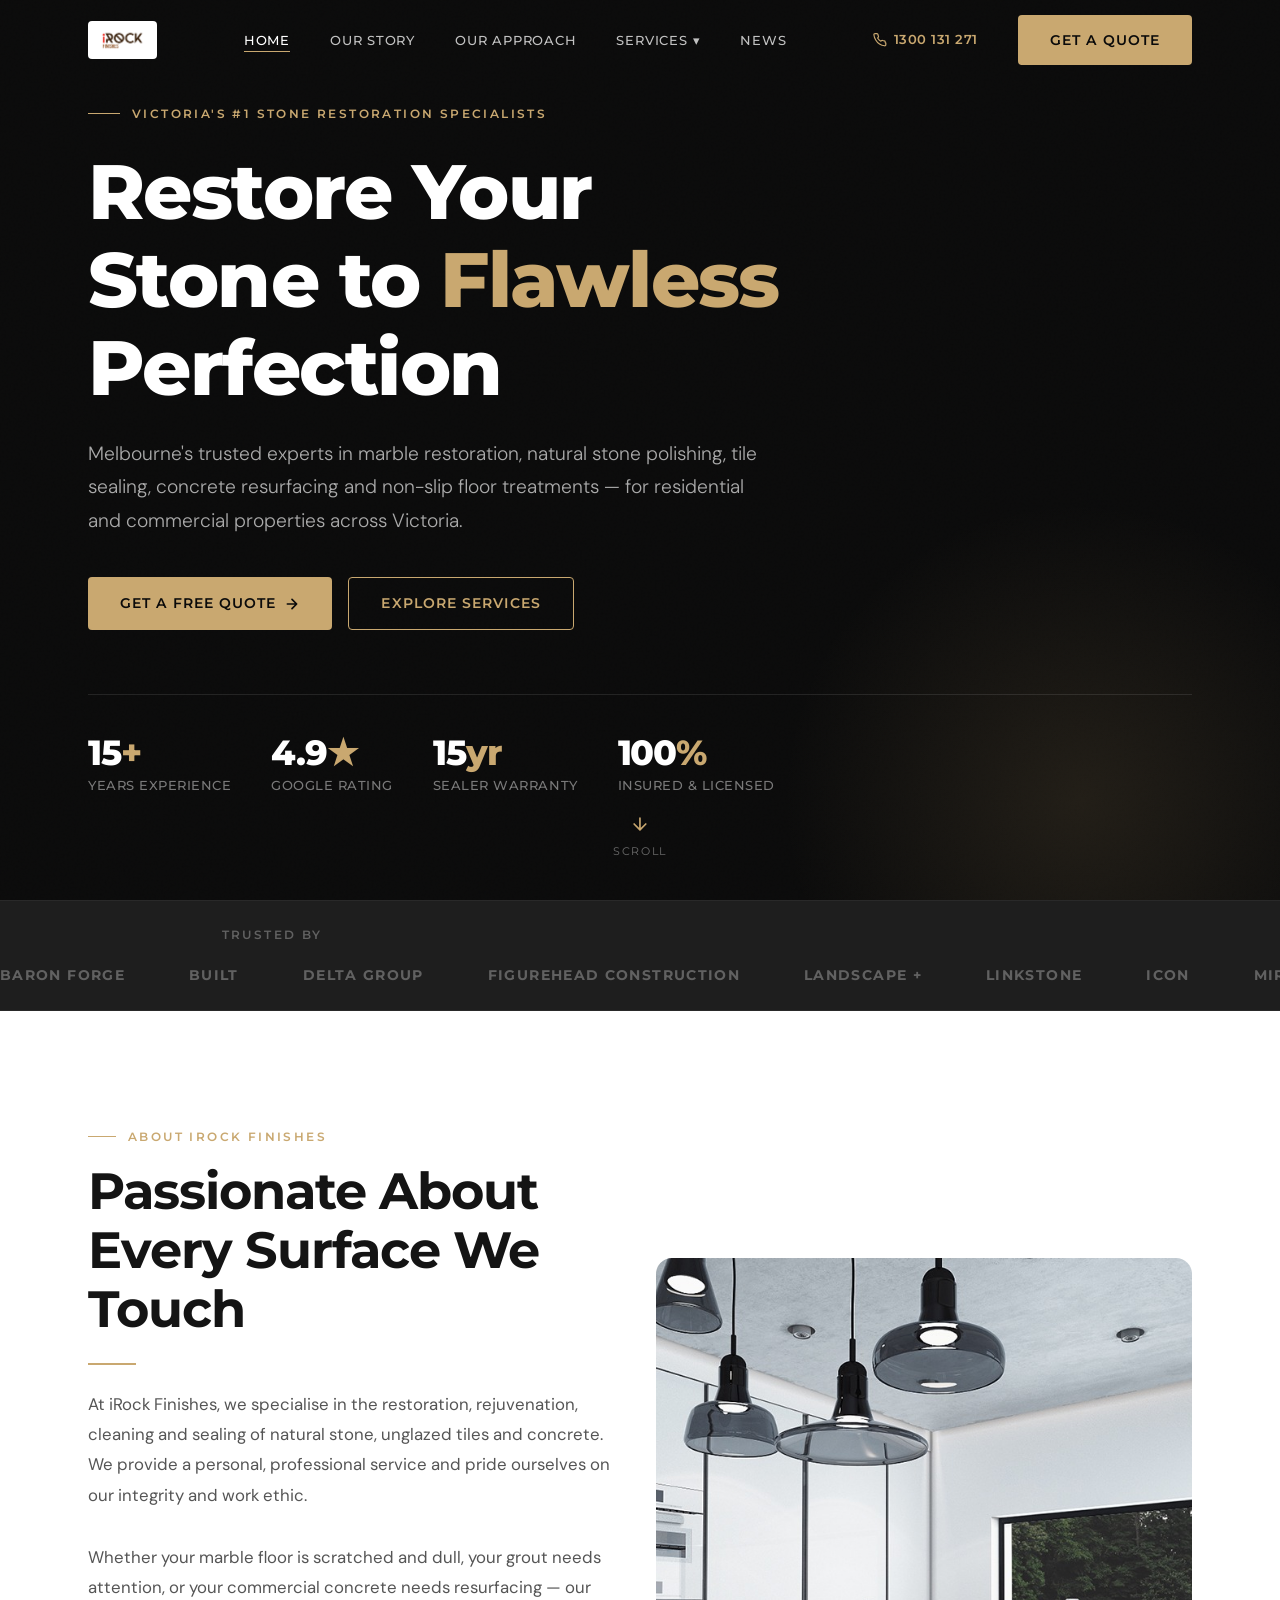
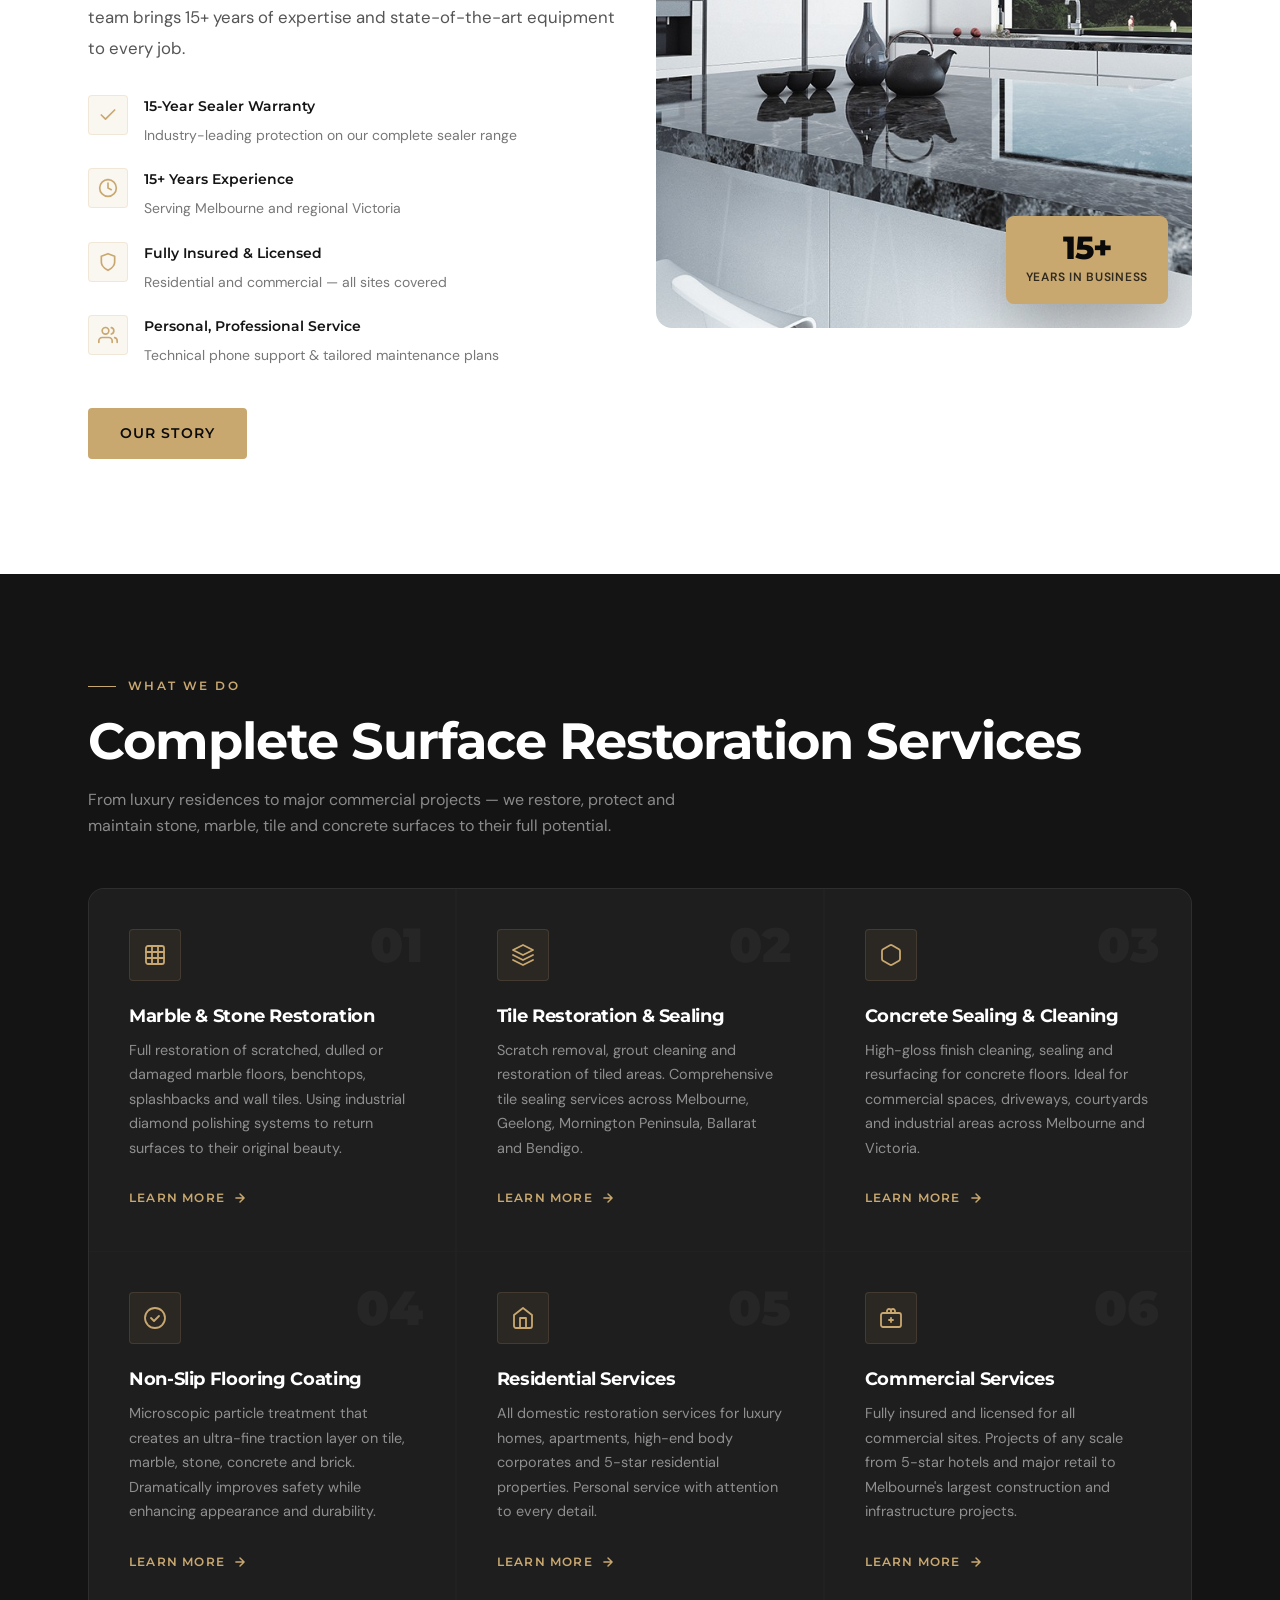
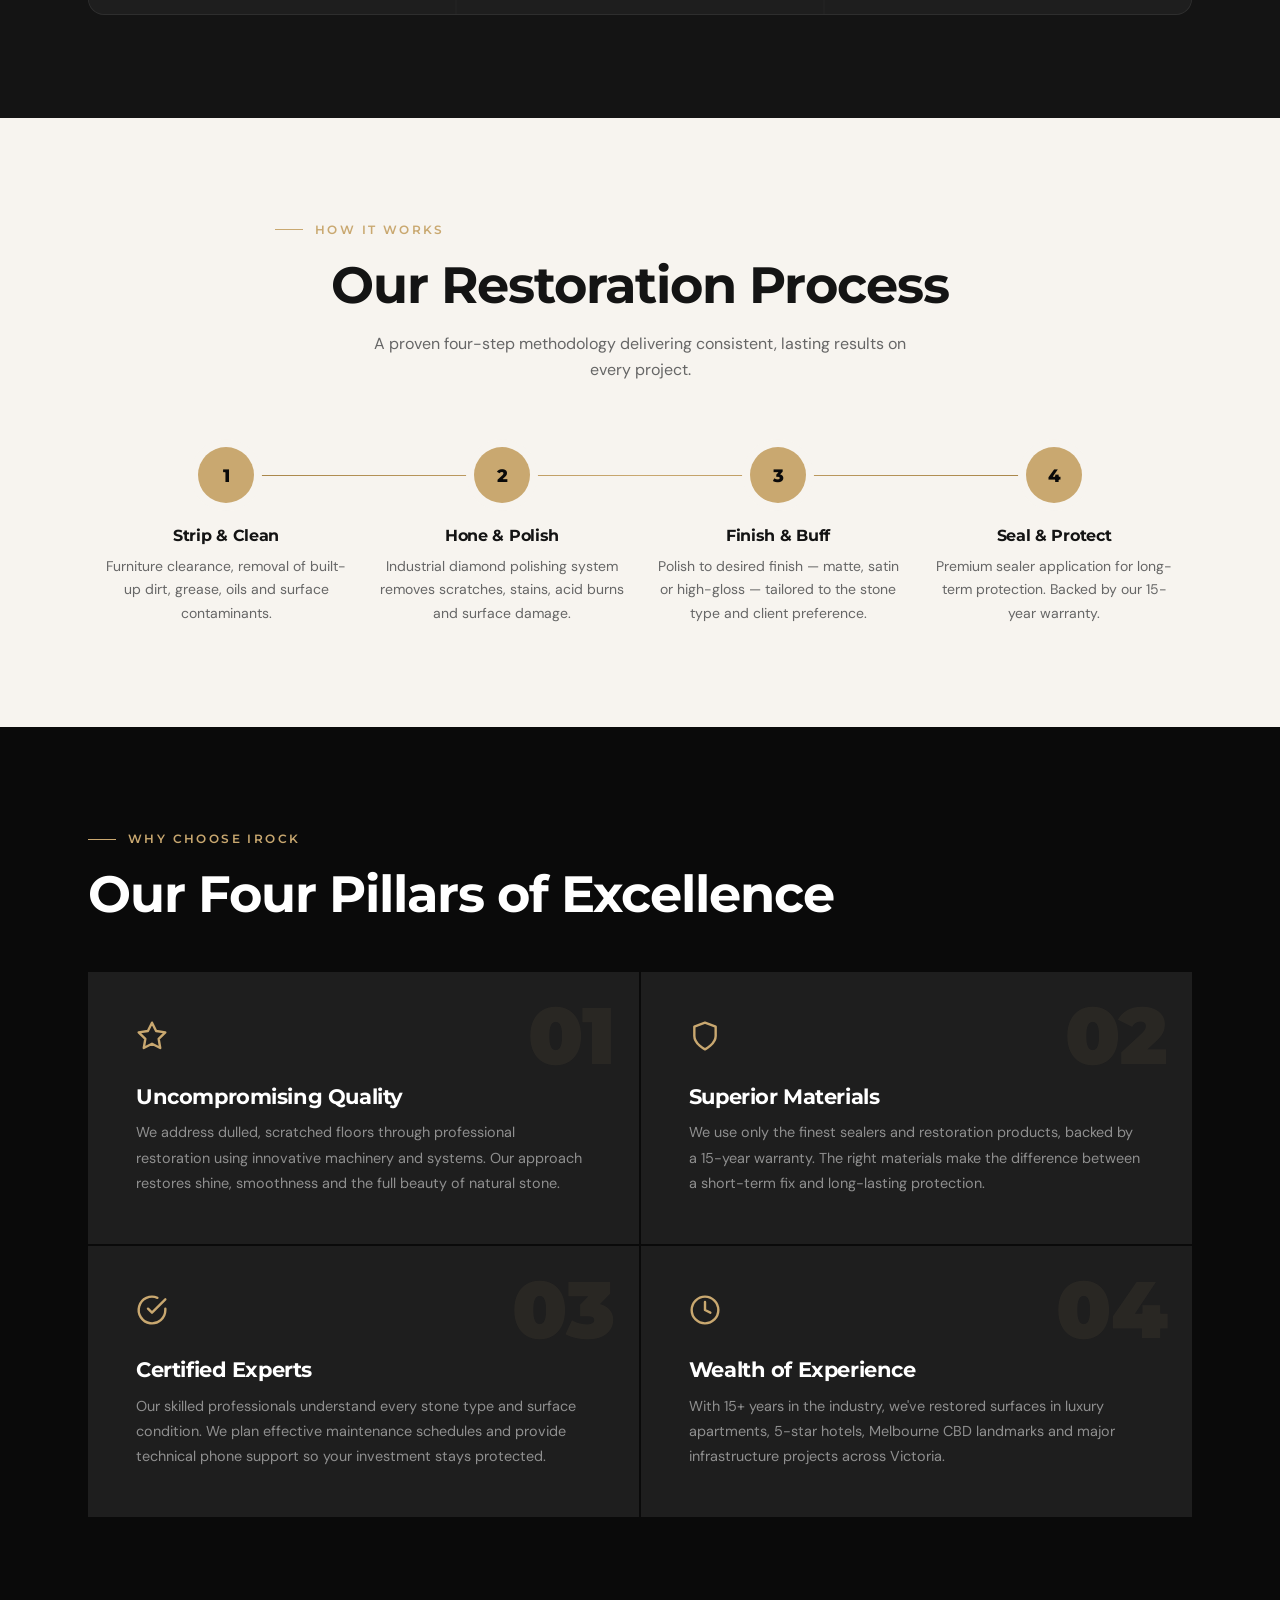
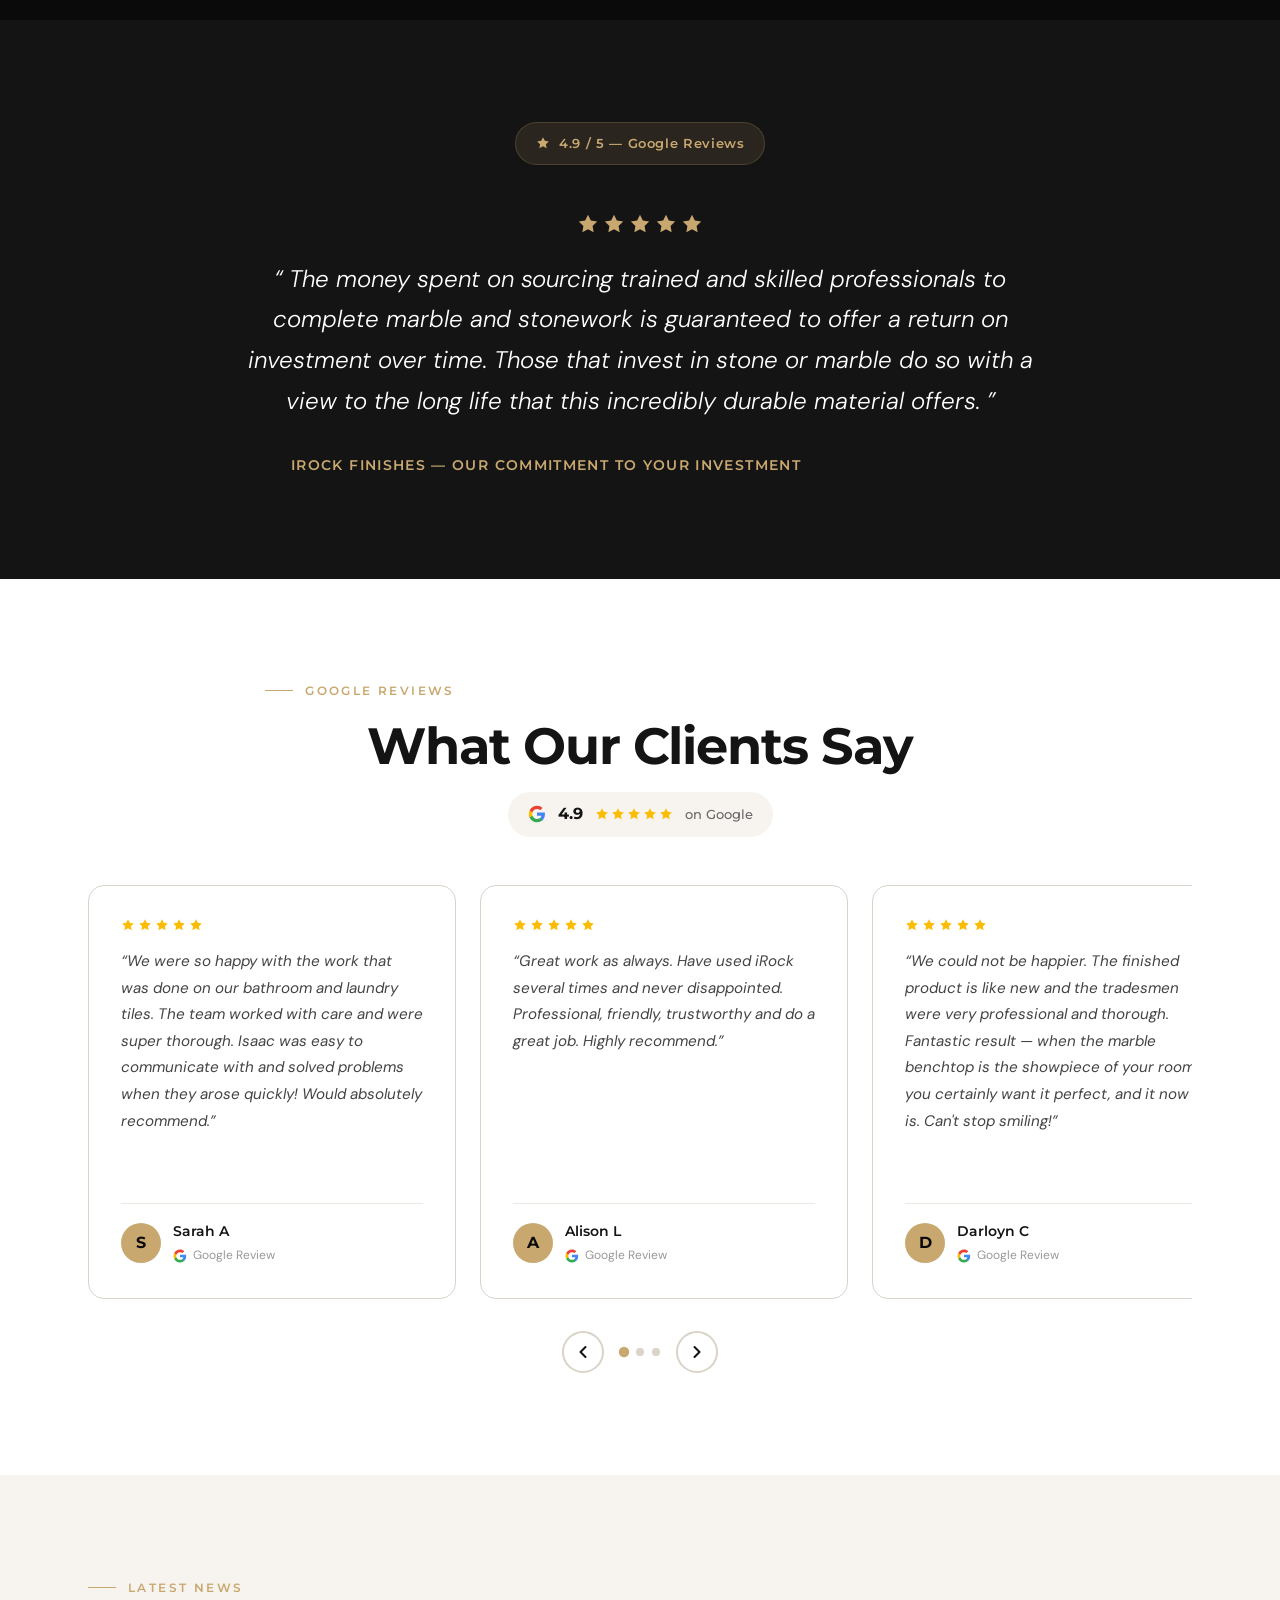
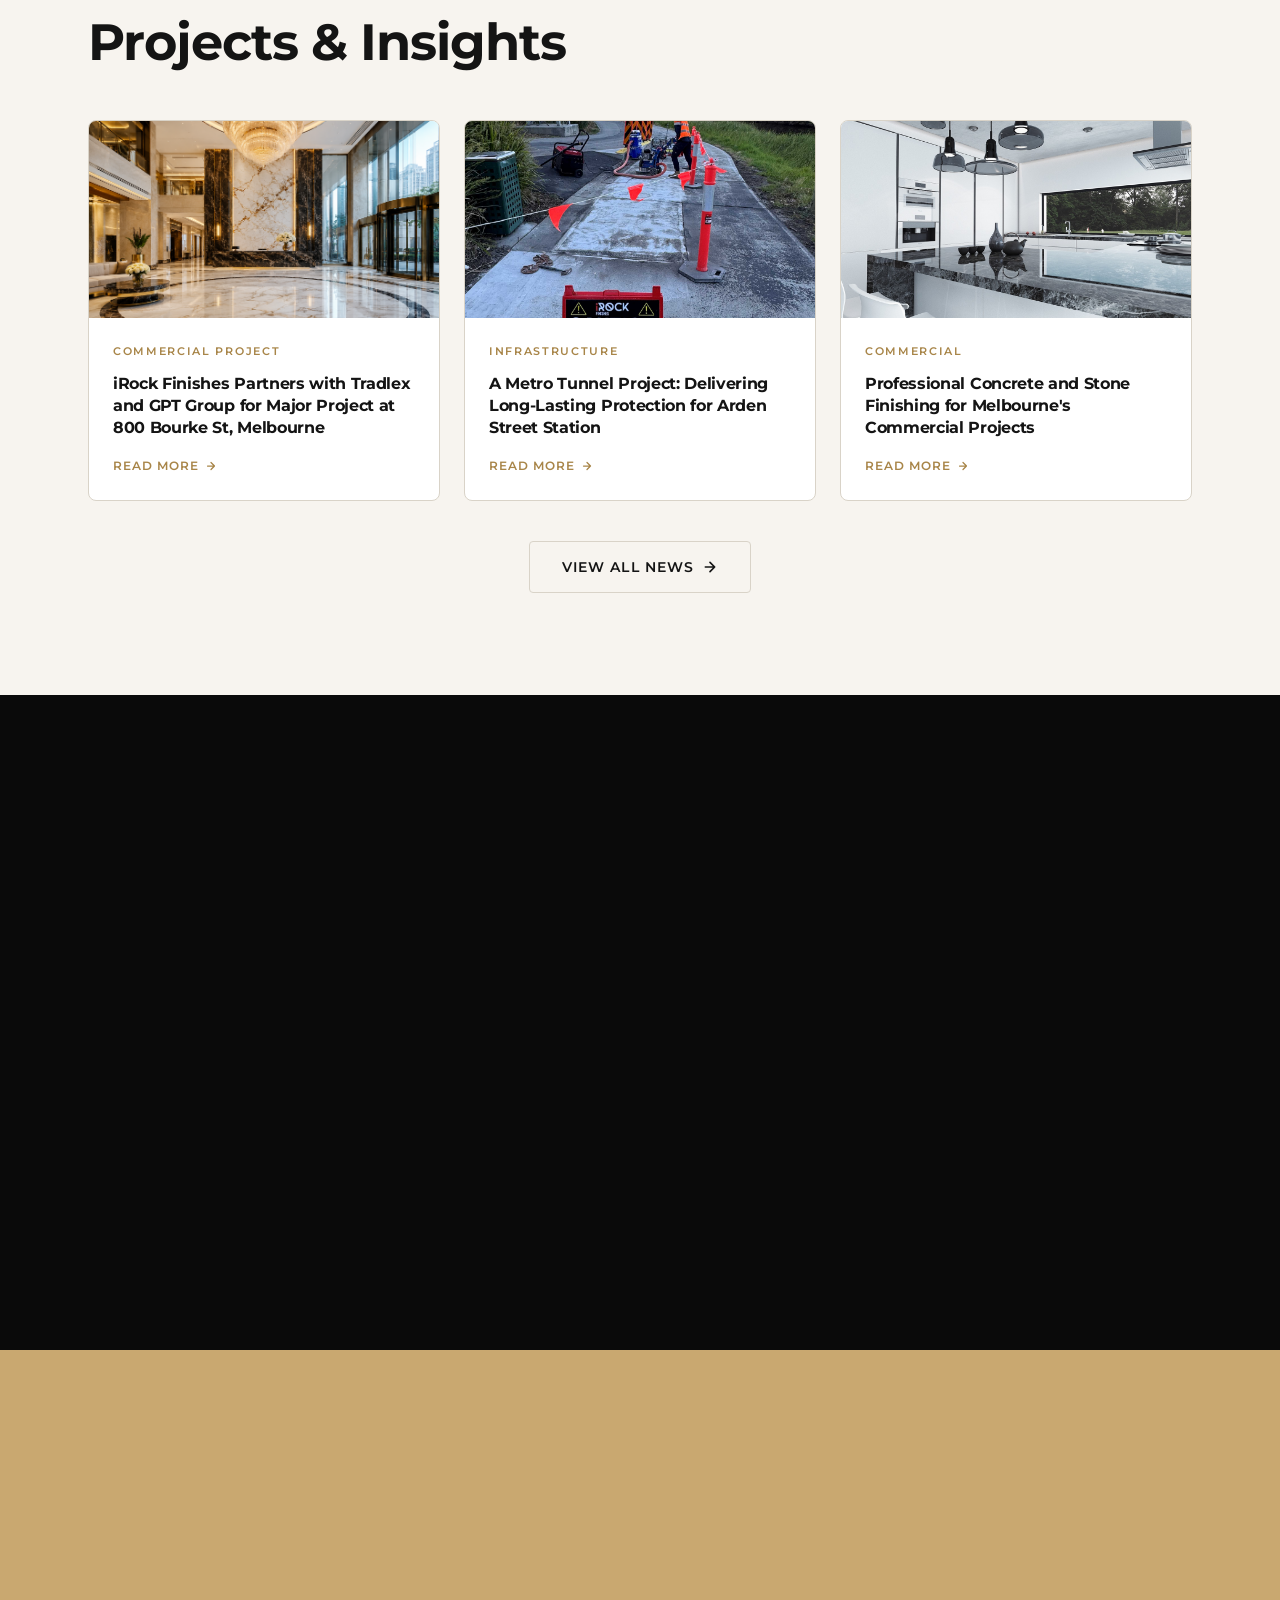
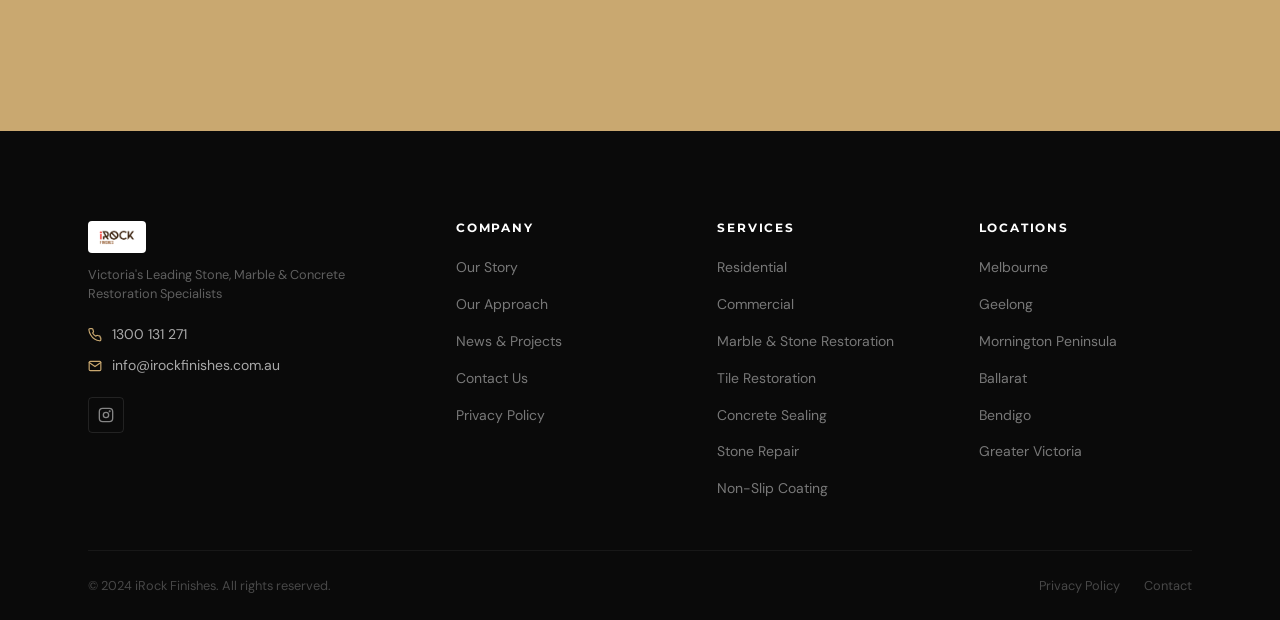
==== commit 31a4c069: "Reviews carousel with real reviews, nav dropdown hover fix, news metro tunnel photo" ====
--- a/index.html
+++ b/index.html
@@ -511,65 +511,64 @@
         </div>
       </div>
 
-      <div class="reviews-grid" role="list" data-animate>
-
-        <!-- REVIEW 1 — replace with real review -->
-        <article class="review-card" role="listitem">
-          <div class="review-card__stars" aria-label="5 stars">
-            <svg width="14" height="14" viewBox="0 0 24 24" fill="#FBBC05" aria-hidden="true"><polygon points="12 2 15.09 8.26 22 9.27 17 14.14 18.18 21.02 12 17.77 5.82 21.02 7 14.14 2 9.27 8.91 8.26 12 2"/></svg>
-            <svg width="14" height="14" viewBox="0 0 24 24" fill="#FBBC05" aria-hidden="true"><polygon points="12 2 15.09 8.26 22 9.27 17 14.14 18.18 21.02 12 17.77 5.82 21.02 7 14.14 2 9.27 8.91 8.26 12 2"/></svg>
-            <svg width="14" height="14" viewBox="0 0 24 24" fill="#FBBC05" aria-hidden="true"><polygon points="12 2 15.09 8.26 22 9.27 17 14.14 18.18 21.02 12 17.77 5.82 21.02 7 14.14 2 9.27 8.91 8.26 12 2"/></svg>
-            <svg width="14" height="14" viewBox="0 0 24 24" fill="#FBBC05" aria-hidden="true"><polygon points="12 2 15.09 8.26 22 9.27 17 14.14 18.18 21.02 12 17.77 5.82 21.02 7 14.14 2 9.27 8.91 8.26 12 2"/></svg>
-            <svg width="14" height="14" viewBox="0 0 24 24" fill="#FBBC05" aria-hidden="true"><polygon points="12 2 15.09 8.26 22 9.27 17 14.14 18.18 21.02 12 17.77 5.82 21.02 7 14.14 2 9.27 8.91 8.26 12 2"/></svg>
-          </div>
-          <p class="review-card__text">Add your first Google review text here.</p>
-          <div class="review-card__author">
-            <div class="review-card__avatar" aria-hidden="true">A</div>
-            <div>
-              <div class="review-card__name">Reviewer Name</div>
-              <div class="review-card__date">Google Review</div>
-            </div>
-          </div>
-        </article>
-
-        <!-- REVIEW 2 — replace with real review -->
-        <article class="review-card" role="listitem">
-          <div class="review-card__stars" aria-label="5 stars">
-            <svg width="14" height="14" viewBox="0 0 24 24" fill="#FBBC05" aria-hidden="true"><polygon points="12 2 15.09 8.26 22 9.27 17 14.14 18.18 21.02 12 17.77 5.82 21.02 7 14.14 2 9.27 8.91 8.26 12 2"/></svg>
-            <svg width="14" height="14" viewBox="0 0 24 24" fill="#FBBC05" aria-hidden="true"><polygon points="12 2 15.09 8.26 22 9.27 17 14.14 18.18 21.02 12 17.77 5.82 21.02 7 14.14 2 9.27 8.91 8.26 12 2"/></svg>
-            <svg width="14" height="14" viewBox="0 0 24 24" fill="#FBBC05" aria-hidden="true"><polygon points="12 2 15.09 8.26 22 9.27 17 14.14 18.18 21.02 12 17.77 5.82 21.02 7 14.14 2 9.27 8.91 8.26 12 2"/></svg>
-            <svg width="14" height="14" viewBox="0 0 24 24" fill="#FBBC05" aria-hidden="true"><polygon points="12 2 15.09 8.26 22 9.27 17 14.14 18.18 21.02 12 17.77 5.82 21.02 7 14.14 2 9.27 8.91 8.26 12 2"/></svg>
-            <svg width="14" height="14" viewBox="0 0 24 24" fill="#FBBC05" aria-hidden="true"><polygon points="12 2 15.09 8.26 22 9.27 17 14.14 18.18 21.02 12 17.77 5.82 21.02 7 14.14 2 9.27 8.91 8.26 12 2"/></svg>
-          </div>
-          <p class="review-card__text">Add your second Google review text here.</p>
-          <div class="review-card__author">
-            <div class="review-card__avatar" aria-hidden="true">B</div>
-            <div>
-              <div class="review-card__name">Reviewer Name</div>
-              <div class="review-card__date">Google Review</div>
-            </div>
-          </div>
-        </article>
-
-        <!-- REVIEW 3 — replace with real review -->
-        <article class="review-card" role="listitem">
-          <div class="review-card__stars" aria-label="5 stars">
-            <svg width="14" height="14" viewBox="0 0 24 24" fill="#FBBC05" aria-hidden="true"><polygon points="12 2 15.09 8.26 22 9.27 17 14.14 18.18 21.02 12 17.77 5.82 21.02 7 14.14 2 9.27 8.91 8.26 12 2"/></svg>
-            <svg width="14" height="14" viewBox="0 0 24 24" fill="#FBBC05" aria-hidden="true"><polygon points="12 2 15.09 8.26 22 9.27 17 14.14 18.18 21.02 12 17.77 5.82 21.02 7 14.14 2 9.27 8.91 8.26 12 2"/></svg>
-            <svg width="14" height="14" viewBox="0 0 24 24" fill="#FBBC05" aria-hidden="true"><polygon points="12 2 15.09 8.26 22 9.27 17 14.14 18.18 21.02 12 17.77 5.82 21.02 7 14.14 2 9.27 8.91 8.26 12 2"/></svg>
-            <svg width="14" height="14" viewBox="0 0 24 24" fill="#FBBC05" aria-hidden="true"><polygon points="12 2 15.09 8.26 22 9.27 17 14.14 18.18 21.02 12 17.77 5.82 21.02 7 14.14 2 9.27 8.91 8.26 12 2"/></svg>
-            <svg width="14" height="14" viewBox="0 0 24 24" fill="#FBBC05" aria-hidden="true"><polygon points="12 2 15.09 8.26 22 9.27 17 14.14 18.18 21.02 12 17.77 5.82 21.02 7 14.14 2 9.27 8.91 8.26 12 2"/></svg>
-          </div>
-          <p class="review-card__text">Add your third Google review text here.</p>
-          <div class="review-card__author">
-            <div class="review-card__avatar" aria-hidden="true">C</div>
-            <div>
-              <div class="review-card__name">Reviewer Name</div>
-              <div class="review-card__date">Google Review</div>
-            </div>
-          </div>
-        </article>
-
+      <div class="reviews-carousel" data-animate>
+        <div class="reviews-carousel__viewport">
+          <div class="reviews-carousel__track" id="reviewsTrack">
+
+            <article class="review-card">
+              <div class="review-card__stars" aria-label="5 stars"><svg width="14" height="14" viewBox="0 0 24 24" fill="#FBBC05"><polygon points="12 2 15.09 8.26 22 9.27 17 14.14 18.18 21.02 12 17.77 5.82 21.02 7 14.14 2 9.27 8.91 8.26 12 2"/></svg><svg width="14" height="14" viewBox="0 0 24 24" fill="#FBBC05"><polygon points="12 2 15.09 8.26 22 9.27 17 14.14 18.18 21.02 12 17.77 5.82 21.02 7 14.14 2 9.27 8.91 8.26 12 2"/></svg><svg width="14" height="14" viewBox="0 0 24 24" fill="#FBBC05"><polygon points="12 2 15.09 8.26 22 9.27 17 14.14 18.18 21.02 12 17.77 5.82 21.02 7 14.14 2 9.27 8.91 8.26 12 2"/></svg><svg width="14" height="14" viewBox="0 0 24 24" fill="#FBBC05"><polygon points="12 2 15.09 8.26 22 9.27 17 14.14 18.18 21.02 12 17.77 5.82 21.02 7 14.14 2 9.27 8.91 8.26 12 2"/></svg><svg width="14" height="14" viewBox="0 0 24 24" fill="#FBBC05"><polygon points="12 2 15.09 8.26 22 9.27 17 14.14 18.18 21.02 12 17.77 5.82 21.02 7 14.14 2 9.27 8.91 8.26 12 2"/></svg></div>
+              <p class="review-card__text">We were so happy with the work that was done on our bathroom and laundry tiles. The team worked with care and were super thorough. Isaac was easy to communicate with and solved problems when they arose quickly! Would absolutely recommend.</p>
+              <div class="review-card__author"><div class="review-card__avatar" aria-hidden="true">S</div><div><div class="review-card__name">Sarah A</div><div class="review-card__date">Google Review</div></div></div>
+            </article>
+
+            <article class="review-card">
+              <div class="review-card__stars" aria-label="5 stars"><svg width="14" height="14" viewBox="0 0 24 24" fill="#FBBC05"><polygon points="12 2 15.09 8.26 22 9.27 17 14.14 18.18 21.02 12 17.77 5.82 21.02 7 14.14 2 9.27 8.91 8.26 12 2"/></svg><svg width="14" height="14" viewBox="0 0 24 24" fill="#FBBC05"><polygon points="12 2 15.09 8.26 22 9.27 17 14.14 18.18 21.02 12 17.77 5.82 21.02 7 14.14 2 9.27 8.91 8.26 12 2"/></svg><svg width="14" height="14" viewBox="0 0 24 24" fill="#FBBC05"><polygon points="12 2 15.09 8.26 22 9.27 17 14.14 18.18 21.02 12 17.77 5.82 21.02 7 14.14 2 9.27 8.91 8.26 12 2"/></svg><svg width="14" height="14" viewBox="0 0 24 24" fill="#FBBC05"><polygon points="12 2 15.09 8.26 22 9.27 17 14.14 18.18 21.02 12 17.77 5.82 21.02 7 14.14 2 9.27 8.91 8.26 12 2"/></svg><svg width="14" height="14" viewBox="0 0 24 24" fill="#FBBC05"><polygon points="12 2 15.09 8.26 22 9.27 17 14.14 18.18 21.02 12 17.77 5.82 21.02 7 14.14 2 9.27 8.91 8.26 12 2"/></svg></div>
+              <p class="review-card__text">Great work as always. Have used iRock several times and never disappointed. Professional, friendly, trustworthy and do a great job. Highly recommend.</p>
+              <div class="review-card__author"><div class="review-card__avatar" aria-hidden="true">A</div><div><div class="review-card__name">Alison L</div><div class="review-card__date">Google Review</div></div></div>
+            </article>
+
+            <article class="review-card">
+              <div class="review-card__stars" aria-label="5 stars"><svg width="14" height="14" viewBox="0 0 24 24" fill="#FBBC05"><polygon points="12 2 15.09 8.26 22 9.27 17 14.14 18.18 21.02 12 17.77 5.82 21.02 7 14.14 2 9.27 8.91 8.26 12 2"/></svg><svg width="14" height="14" viewBox="0 0 24 24" fill="#FBBC05"><polygon points="12 2 15.09 8.26 22 9.27 17 14.14 18.18 21.02 12 17.77 5.82 21.02 7 14.14 2 9.27 8.91 8.26 12 2"/></svg><svg width="14" height="14" viewBox="0 0 24 24" fill="#FBBC05"><polygon points="12 2 15.09 8.26 22 9.27 17 14.14 18.18 21.02 12 17.77 5.82 21.02 7 14.14 2 9.27 8.91 8.26 12 2"/></svg><svg width="14" height="14" viewBox="0 0 24 24" fill="#FBBC05"><polygon points="12 2 15.09 8.26 22 9.27 17 14.14 18.18 21.02 12 17.77 5.82 21.02 7 14.14 2 9.27 8.91 8.26 12 2"/></svg><svg width="14" height="14" viewBox="0 0 24 24" fill="#FBBC05"><polygon points="12 2 15.09 8.26 22 9.27 17 14.14 18.18 21.02 12 17.77 5.82 21.02 7 14.14 2 9.27 8.91 8.26 12 2"/></svg></div>
+              <p class="review-card__text">We could not be happier. The finished product is like new and the tradesmen were very professional and thorough. Fantastic result — when the marble benchtop is the showpiece of your room you certainly want it perfect, and it now is. Can't stop smiling!</p>
+              <div class="review-card__author"><div class="review-card__avatar" aria-hidden="true">D</div><div><div class="review-card__name">Darloyn C</div><div class="review-card__date">Google Review</div></div></div>
+            </article>
+
+            <article class="review-card">
+              <div class="review-card__stars" aria-label="5 stars"><svg width="14" height="14" viewBox="0 0 24 24" fill="#FBBC05"><polygon points="12 2 15.09 8.26 22 9.27 17 14.14 18.18 21.02 12 17.77 5.82 21.02 7 14.14 2 9.27 8.91 8.26 12 2"/></svg><svg width="14" height="14" viewBox="0 0 24 24" fill="#FBBC05"><polygon points="12 2 15.09 8.26 22 9.27 17 14.14 18.18 21.02 12 17.77 5.82 21.02 7 14.14 2 9.27 8.91 8.26 12 2"/></svg><svg width="14" height="14" viewBox="0 0 24 24" fill="#FBBC05"><polygon points="12 2 15.09 8.26 22 9.27 17 14.14 18.18 21.02 12 17.77 5.82 21.02 7 14.14 2 9.27 8.91 8.26 12 2"/></svg><svg width="14" height="14" viewBox="0 0 24 24" fill="#FBBC05"><polygon points="12 2 15.09 8.26 22 9.27 17 14.14 18.18 21.02 12 17.77 5.82 21.02 7 14.14 2 9.27 8.91 8.26 12 2"/></svg><svg width="14" height="14" viewBox="0 0 24 24" fill="#FBBC05"><polygon points="12 2 15.09 8.26 22 9.27 17 14.14 18.18 21.02 12 17.77 5.82 21.02 7 14.14 2 9.27 8.91 8.26 12 2"/></svg></div>
+              <p class="review-card__text">iRock Finishes polished up my stone shower tile then added a few coats of sealer. They now look brand new. The team were professional and punctual. They carefully protected all surfaces so no damage occurred. Job was completed same day and ready to use next day. Simply brilliant.</p>
+              <div class="review-card__author"><div class="review-card__avatar" aria-hidden="true">D</div><div><div class="review-card__name">Denice M</div><div class="review-card__date">Google Review</div></div></div>
+            </article>
+
+            <article class="review-card">
+              <div class="review-card__stars" aria-label="5 stars"><svg width="14" height="14" viewBox="0 0 24 24" fill="#FBBC05"><polygon points="12 2 15.09 8.26 22 9.27 17 14.14 18.18 21.02 12 17.77 5.82 21.02 7 14.14 2 9.27 8.91 8.26 12 2"/></svg><svg width="14" height="14" viewBox="0 0 24 24" fill="#FBBC05"><polygon points="12 2 15.09 8.26 22 9.27 17 14.14 18.18 21.02 12 17.77 5.82 21.02 7 14.14 2 9.27 8.91 8.26 12 2"/></svg><svg width="14" height="14" viewBox="0 0 24 24" fill="#FBBC05"><polygon points="12 2 15.09 8.26 22 9.27 17 14.14 18.18 21.02 12 17.77 5.82 21.02 7 14.14 2 9.27 8.91 8.26 12 2"/></svg><svg width="14" height="14" viewBox="0 0 24 24" fill="#FBBC05"><polygon points="12 2 15.09 8.26 22 9.27 17 14.14 18.18 21.02 12 17.77 5.82 21.02 7 14.14 2 9.27 8.91 8.26 12 2"/></svg><svg width="14" height="14" viewBox="0 0 24 24" fill="#FBBC05"><polygon points="12 2 15.09 8.26 22 9.27 17 14.14 18.18 21.02 12 17.77 5.82 21.02 7 14.14 2 9.27 8.91 8.26 12 2"/></svg></div>
+              <p class="review-card__text">I can highly recommend iRock Finishes for quality service and reliable work. Isaac was nice and friendly to deal with in booking the work. Jack was great in cleaning and polishing my kitchen stone bench, fixing a few issues and offering tips on ongoing maintenance. Overall a very happy customer.</p>
+              <div class="review-card__author"><div class="review-card__avatar" aria-hidden="true">A</div><div><div class="review-card__name">AMP</div><div class="review-card__date">Google Review</div></div></div>
+            </article>
+
+            <article class="review-card">
+              <div class="review-card__stars" aria-label="5 stars"><svg width="14" height="14" viewBox="0 0 24 24" fill="#FBBC05"><polygon points="12 2 15.09 8.26 22 9.27 17 14.14 18.18 21.02 12 17.77 5.82 21.02 7 14.14 2 9.27 8.91 8.26 12 2"/></svg><svg width="14" height="14" viewBox="0 0 24 24" fill="#FBBC05"><polygon points="12 2 15.09 8.26 22 9.27 17 14.14 18.18 21.02 12 17.77 5.82 21.02 7 14.14 2 9.27 8.91 8.26 12 2"/></svg><svg width="14" height="14" viewBox="0 0 24 24" fill="#FBBC05"><polygon points="12 2 15.09 8.26 22 9.27 17 14.14 18.18 21.02 12 17.77 5.82 21.02 7 14.14 2 9.27 8.91 8.26 12 2"/></svg><svg width="14" height="14" viewBox="0 0 24 24" fill="#FBBC05"><polygon points="12 2 15.09 8.26 22 9.27 17 14.14 18.18 21.02 12 17.77 5.82 21.02 7 14.14 2 9.27 8.91 8.26 12 2"/></svg><svg width="14" height="14" viewBox="0 0 24 24" fill="#FBBC05"><polygon points="12 2 15.09 8.26 22 9.27 17 14.14 18.18 21.02 12 17.77 5.82 21.02 7 14.14 2 9.27 8.91 8.26 12 2"/></svg></div>
+              <p class="review-card__text">The team at iRock Finishes did a professional job on my tiles. They communicated well throughout the whole project and their finished work was of a high quality. They understood exactly what I wanted to achieve but also went the extra mile to cover areas I hadn't considered. Very good service and quality workmanship.</p>
+              <div class="review-card__author"><div class="review-card__avatar" aria-hidden="true">D</div><div><div class="review-card__name">D.S</div><div class="review-card__date">Google Review</div></div></div>
+            </article>
+
+            <article class="review-card">
+              <div class="review-card__stars" aria-label="5 stars"><svg width="14" height="14" viewBox="0 0 24 24" fill="#FBBC05"><polygon points="12 2 15.09 8.26 22 9.27 17 14.14 18.18 21.02 12 17.77 5.82 21.02 7 14.14 2 9.27 8.91 8.26 12 2"/></svg><svg width="14" height="14" viewBox="0 0 24 24" fill="#FBBC05"><polygon points="12 2 15.09 8.26 22 9.27 17 14.14 18.18 21.02 12 17.77 5.82 21.02 7 14.14 2 9.27 8.91 8.26 12 2"/></svg><svg width="14" height="14" viewBox="0 0 24 24" fill="#FBBC05"><polygon points="12 2 15.09 8.26 22 9.27 17 14.14 18.18 21.02 12 17.77 5.82 21.02 7 14.14 2 9.27 8.91 8.26 12 2"/></svg><svg width="14" height="14" viewBox="0 0 24 24" fill="#FBBC05"><polygon points="12 2 15.09 8.26 22 9.27 17 14.14 18.18 21.02 12 17.77 5.82 21.02 7 14.14 2 9.27 8.91 8.26 12 2"/></svg><svg width="14" height="14" viewBox="0 0 24 24" fill="#FBBC05"><polygon points="12 2 15.09 8.26 22 9.27 17 14.14 18.18 21.02 12 17.77 5.82 21.02 7 14.14 2 9.27 8.91 8.26 12 2"/></svg></div>
+              <p class="review-card__text">We were so happy with the work that was done on our bathroom and laundry tiles. The team worked with care and were super thorough. Isaac was easy to communicate with and solved problems when they arose quickly! Would absolutely recommend.</p>
+              <div class="review-card__author"><div class="review-card__avatar" aria-hidden="true">M</div><div><div class="review-card__name">Mckimmcare</div><div class="review-card__date">Google Review</div></div></div>
+            </article>
+
+          </div>
+        </div>
+
+        <div class="reviews-carousel__controls">
+          <button class="reviews-carousel__btn" id="reviewsPrev" aria-label="Previous reviews">
+            <svg width="20" height="20" viewBox="0 0 24 24" fill="none" stroke="currentColor" stroke-width="2.5" stroke-linecap="round" stroke-linejoin="round"><polyline points="15 18 9 12 15 6"/></svg>
+          </button>
+          <div class="reviews-carousel__dots" id="reviewsDots" role="tablist" aria-label="Reviews pages"></div>
+          <button class="reviews-carousel__btn" id="reviewsNext" aria-label="Next reviews">
+            <svg width="20" height="20" viewBox="0 0 24 24" fill="none" stroke="currentColor" stroke-width="2.5" stroke-linecap="round" stroke-linejoin="round"><polyline points="9 18 15 12 9 6"/></svg>
+          </button>
+        </div>
       </div>
     </div>
   </section>
--- a/css/styles.css
+++ b/css/styles.css
@@ -245,6 +245,16 @@
 
 /* Dropdown */
 .nav__dropdown { position: relative; }
+/* Bridge the gap between link and menu so hover doesn't break mid-cursor */
+.nav__dropdown::after {
+  content: '';
+  position: absolute;
+  top: 100%;
+  left: -1rem;
+  right: -1rem;
+  height: 1.4rem;
+  background: transparent;
+}
 .nav__dropdown-menu {
   position: absolute;
   top: calc(100% + 1.2rem);
@@ -944,11 +954,71 @@
    GOOGLE REVIEWS
    ============================================= */
 
-.reviews-grid {
-  display: grid;
-  grid-template-columns: repeat(3, 1fr);
+/* Carousel wrapper */
+.reviews-carousel {
+  margin-top: 2.5rem;
+  position: relative;
+}
+.reviews-carousel__viewport {
+  overflow: hidden;
+}
+.reviews-carousel__track {
+  display: flex;
   gap: 1.5rem;
-  margin-top: 2.5rem;
+  transition: transform 0.5s cubic-bezier(0.4, 0, 0.2, 1);
+  will-change: transform;
+}
+.reviews-carousel__track .review-card {
+  flex: 0 0 calc((100% - 3rem) / 3);
+  min-width: 0;
+}
+@media (max-width: 900px) {
+  .reviews-carousel__track .review-card { flex: 0 0 calc((100% - 1.5rem) / 2); }
+}
+@media (max-width: 560px) {
+  .reviews-carousel__track .review-card { flex: 0 0 100%; }
+}
+
+/* Controls */
+.reviews-carousel__controls {
+  display: flex;
+  align-items: center;
+  justify-content: center;
+  gap: 1rem;
+  margin-top: 2rem;
+}
+.reviews-carousel__btn {
+  width: 42px; height: 42px;
+  border-radius: 50%;
+  border: 2px solid var(--stone-3);
+  background: var(--white);
+  color: var(--dark);
+  display: flex; align-items: center; justify-content: center;
+  cursor: pointer;
+  transition: background var(--transition), border-color var(--transition), color var(--transition);
+}
+.reviews-carousel__btn:hover {
+  background: var(--gold);
+  border-color: var(--gold);
+  color: var(--black);
+}
+.reviews-carousel__dots {
+  display: flex;
+  gap: 0.5rem;
+  align-items: center;
+}
+.reviews-carousel__dot {
+  width: 8px; height: 8px;
+  border-radius: 50%;
+  border: none;
+  background: var(--stone-3);
+  cursor: pointer;
+  padding: 0;
+  transition: background var(--transition), transform var(--transition);
+}
+.reviews-carousel__dot.active {
+  background: var(--gold);
+  transform: scale(1.3);
 }
 
 .review-card {
@@ -1023,13 +1093,6 @@
   width: 14px; height: 14px;
   background: url("data:image/svg+xml,%3Csvg xmlns='http://www.w3.org/2000/svg' viewBox='0 0 24 24'%3E%3Cpath d='M22.56 12.25c0-.78-.07-1.53-.2-2.25H12v4.26h5.92c-.26 1.37-1.04 2.53-2.21 3.31v2.77h3.57c2.08-1.92 3.28-4.74 3.28-8.09z' fill='%234285F4'/%3E%3Cpath d='M12 23c2.97 0 5.46-.98 7.28-2.66l-3.57-2.77c-.98.66-2.23 1.06-3.71 1.06-2.86 0-5.29-1.93-6.16-4.53H2.18v2.84C3.99 20.53 7.7 23 12 23z' fill='%2334A853'/%3E%3Cpath d='M5.84 14.09c-.22-.66-.35-1.36-.35-2.09s.13-1.43.35-2.09V7.07H2.18C1.43 8.55 1 10.22 1 12s.43 3.45 1.18 4.93l2.85-2.22.81-.62z' fill='%23FBBC05'/%3E%3Cpath d='M12 5.38c1.62 0 3.06.56 4.21 1.64l3.15-3.15C17.45 2.09 14.97 1 12 1 7.7 1 3.99 3.47 2.18 7.07l3.66 2.84c.87-2.6 3.3-4.53 6.16-4.53z' fill='%23EA4335'/%3E%3C/svg%3E") center/contain no-repeat;
   flex-shrink: 0;
-}
-
-@media (max-width: 900px) {
-  .reviews-grid { grid-template-columns: 1fr 1fr; }
-}
-@media (max-width: 560px) {
-  .reviews-grid { grid-template-columns: 1fr; }
 }
 
 /* =============================================
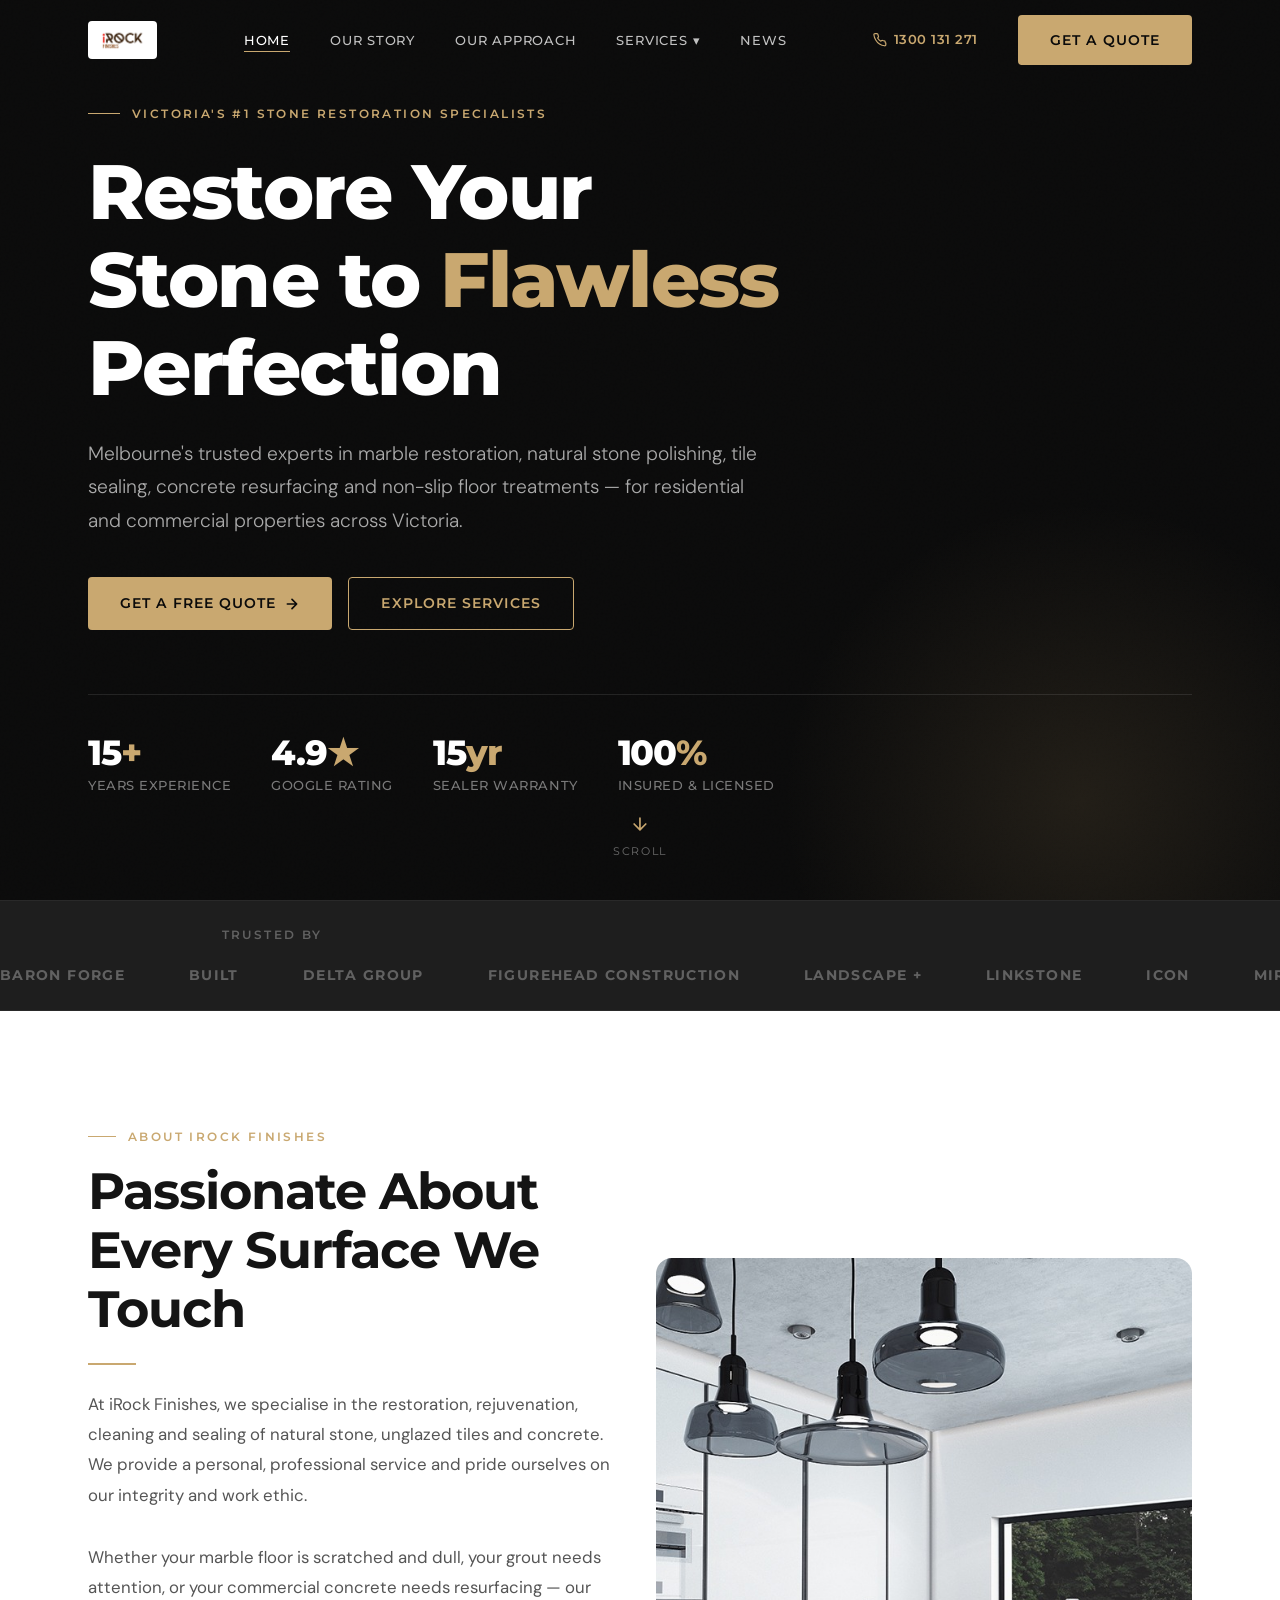
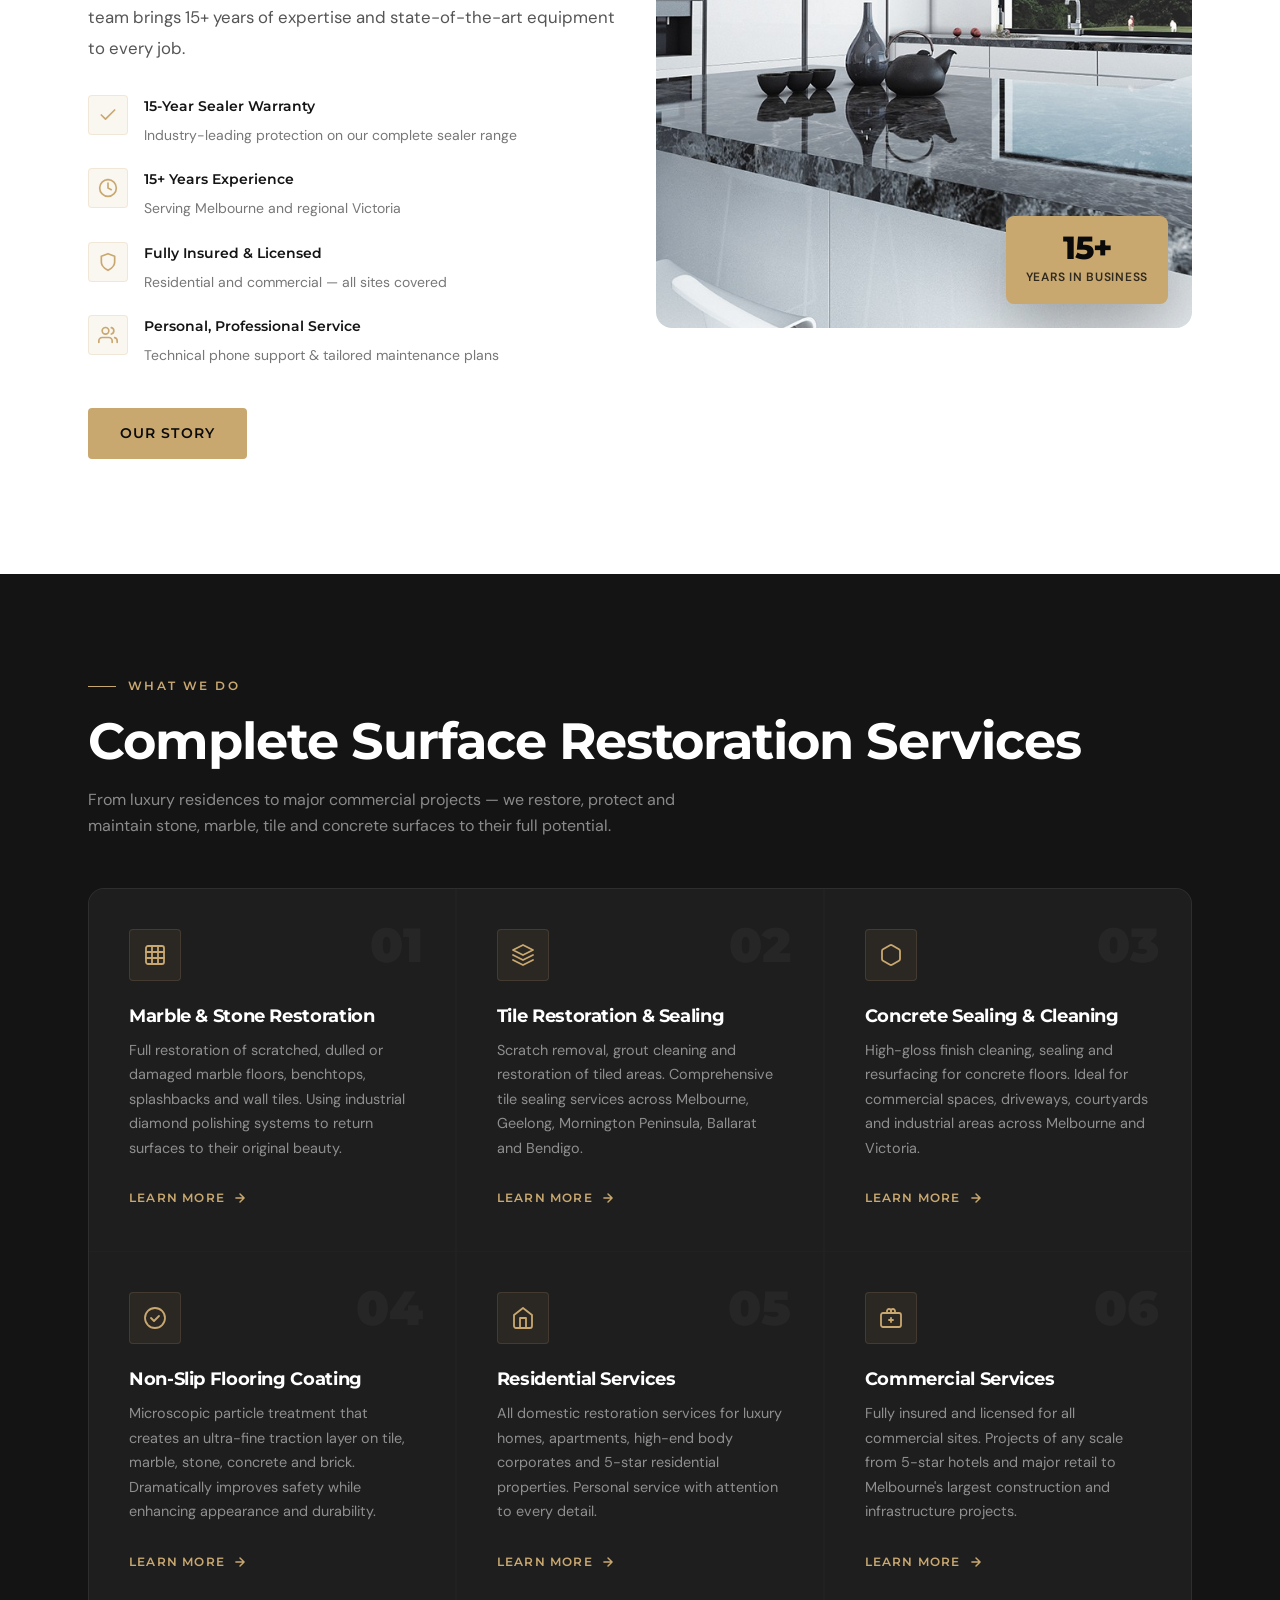
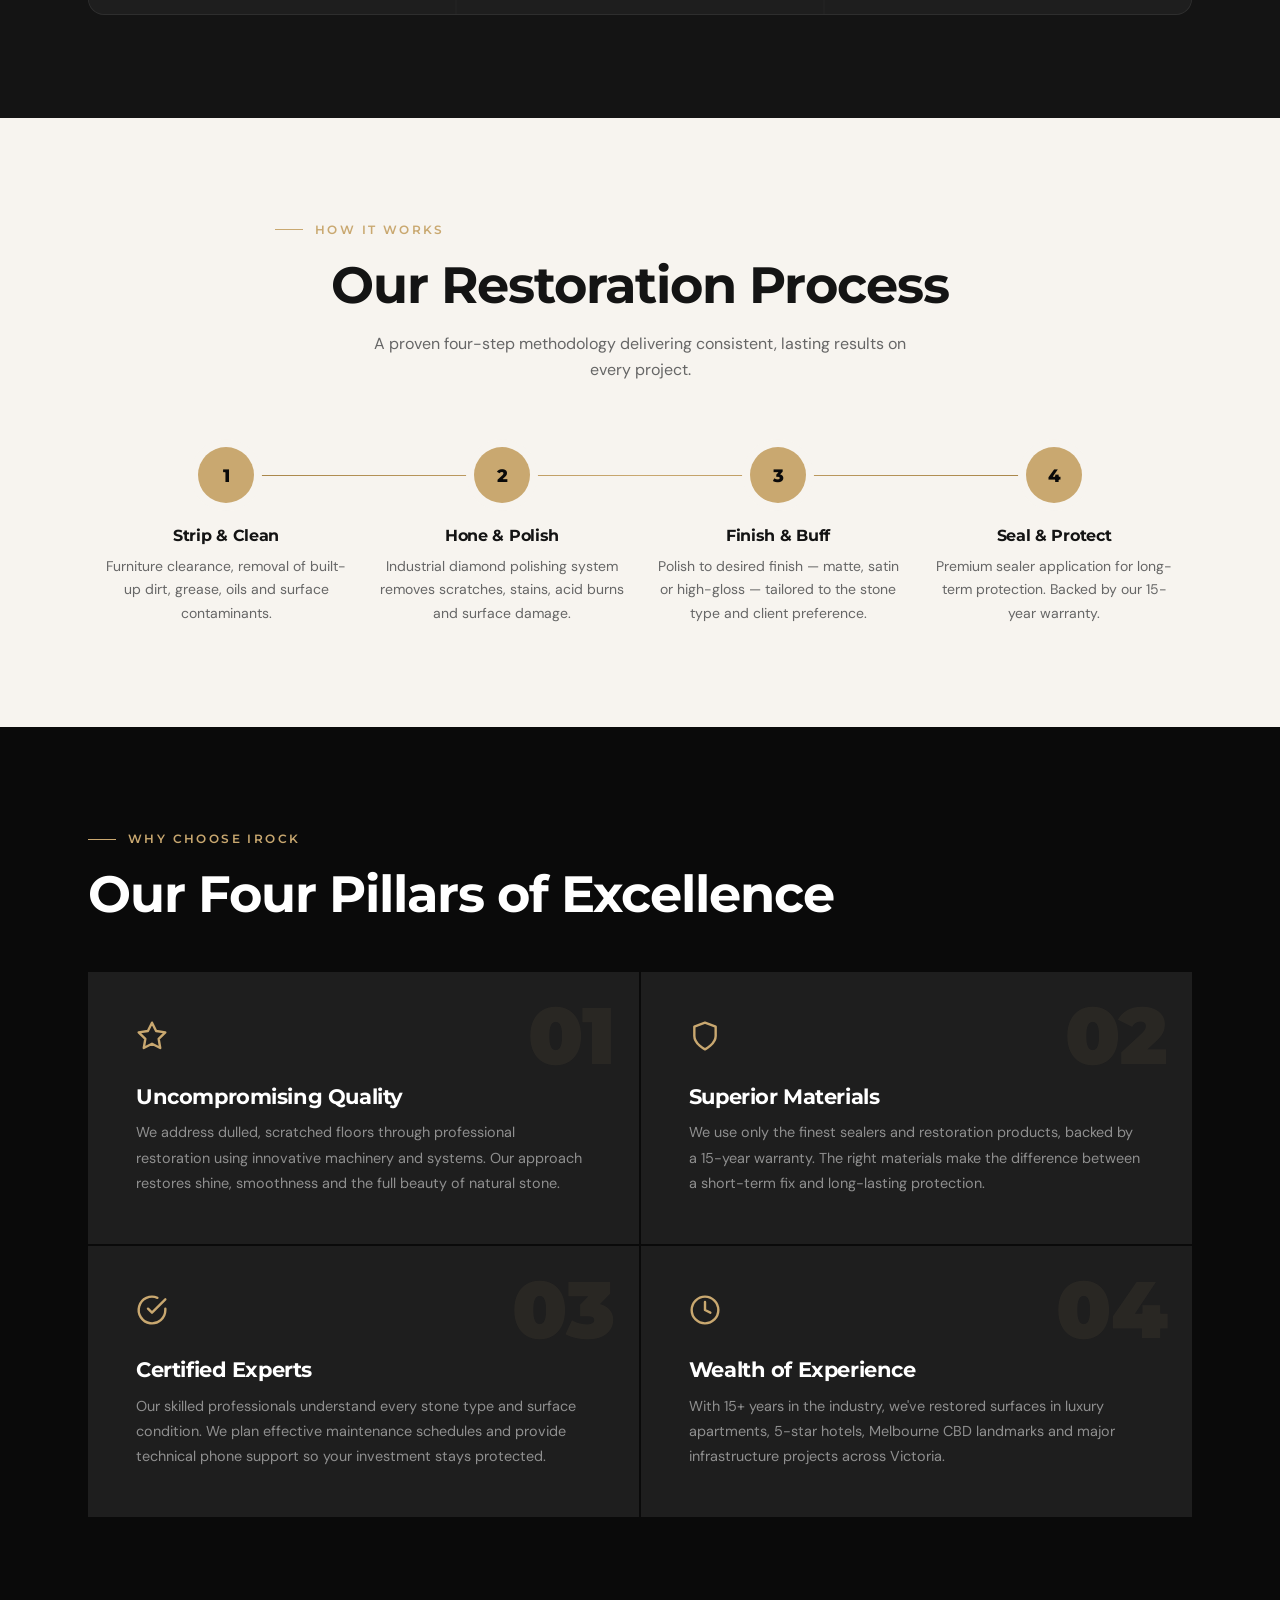
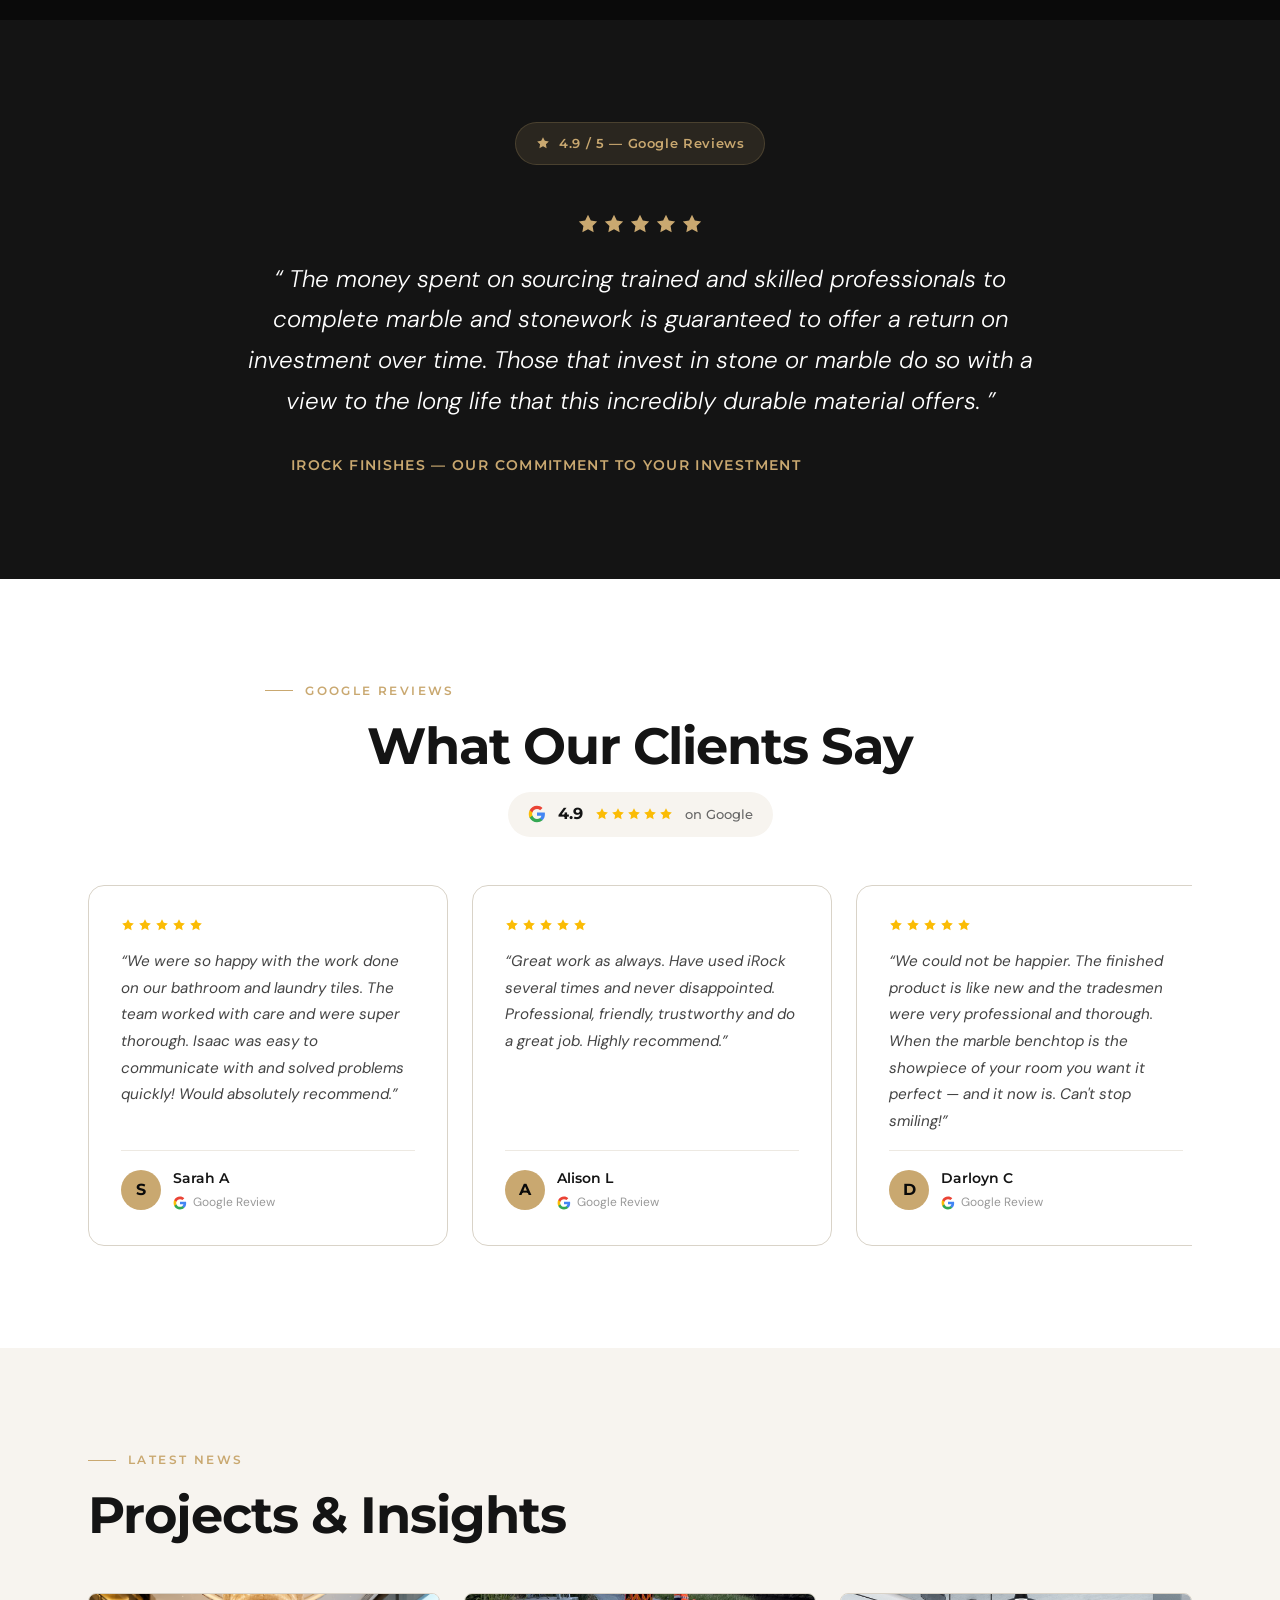
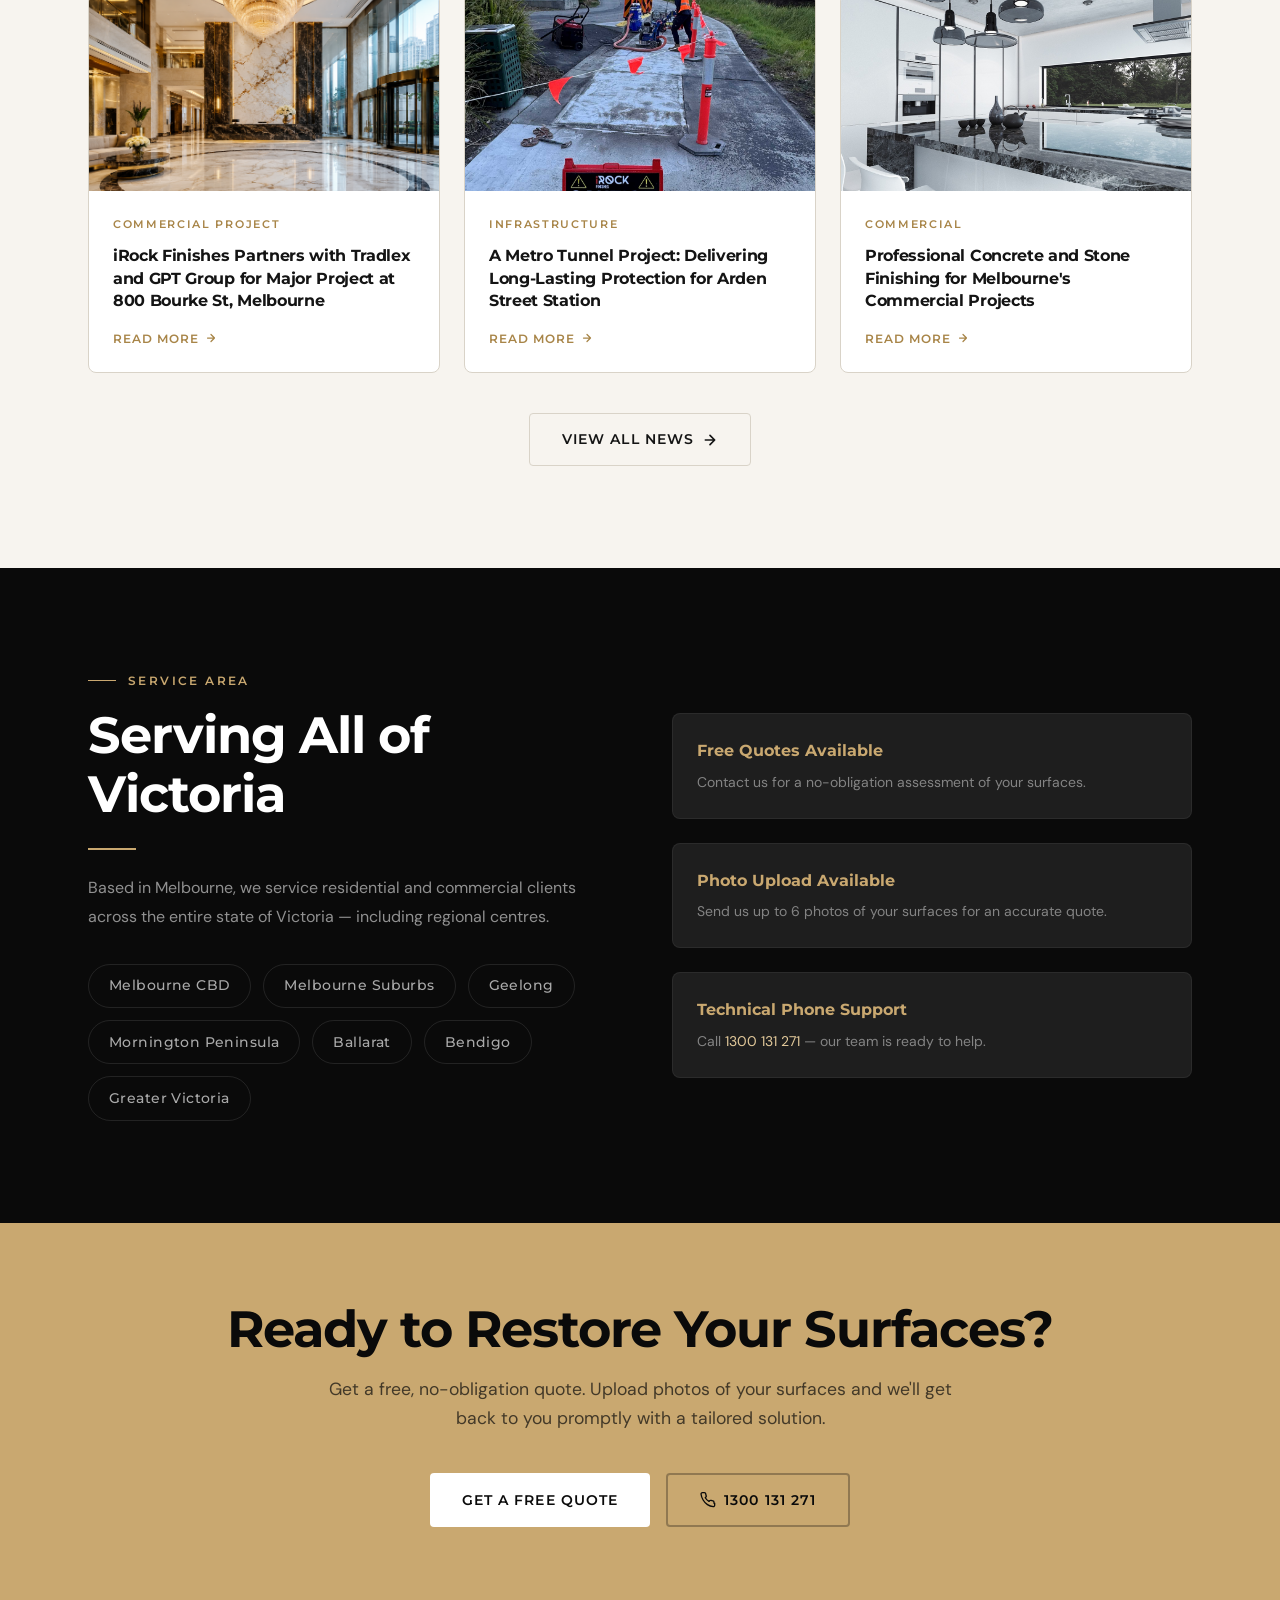
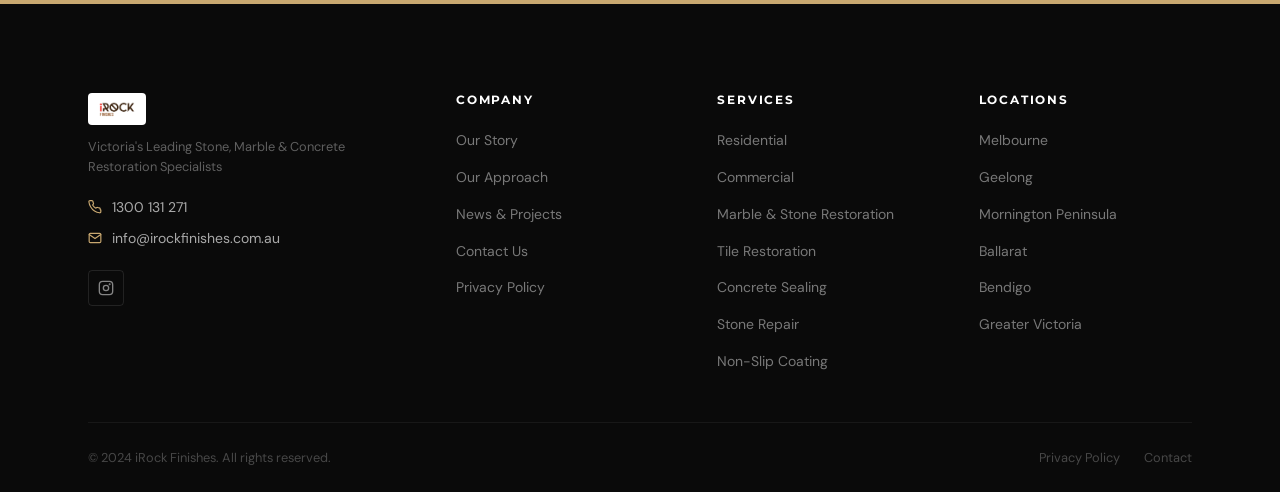
==== commit ec67701e: "Reviews marquee scroll, nav dropdown JS hover fix" ====
--- a/index.html
+++ b/index.html
@@ -511,63 +511,38 @@
         </div>
       </div>
 
-      <div class="reviews-carousel" data-animate>
-        <div class="reviews-carousel__viewport">
-          <div class="reviews-carousel__track" id="reviewsTrack">
-
-            <article class="review-card">
-              <div class="review-card__stars" aria-label="5 stars"><svg width="14" height="14" viewBox="0 0 24 24" fill="#FBBC05"><polygon points="12 2 15.09 8.26 22 9.27 17 14.14 18.18 21.02 12 17.77 5.82 21.02 7 14.14 2 9.27 8.91 8.26 12 2"/></svg><svg width="14" height="14" viewBox="0 0 24 24" fill="#FBBC05"><polygon points="12 2 15.09 8.26 22 9.27 17 14.14 18.18 21.02 12 17.77 5.82 21.02 7 14.14 2 9.27 8.91 8.26 12 2"/></svg><svg width="14" height="14" viewBox="0 0 24 24" fill="#FBBC05"><polygon points="12 2 15.09 8.26 22 9.27 17 14.14 18.18 21.02 12 17.77 5.82 21.02 7 14.14 2 9.27 8.91 8.26 12 2"/></svg><svg width="14" height="14" viewBox="0 0 24 24" fill="#FBBC05"><polygon points="12 2 15.09 8.26 22 9.27 17 14.14 18.18 21.02 12 17.77 5.82 21.02 7 14.14 2 9.27 8.91 8.26 12 2"/></svg><svg width="14" height="14" viewBox="0 0 24 24" fill="#FBBC05"><polygon points="12 2 15.09 8.26 22 9.27 17 14.14 18.18 21.02 12 17.77 5.82 21.02 7 14.14 2 9.27 8.91 8.26 12 2"/></svg></div>
-              <p class="review-card__text">We were so happy with the work that was done on our bathroom and laundry tiles. The team worked with care and were super thorough. Isaac was easy to communicate with and solved problems when they arose quickly! Would absolutely recommend.</p>
-              <div class="review-card__author"><div class="review-card__avatar" aria-hidden="true">S</div><div><div class="review-card__name">Sarah A</div><div class="review-card__date">Google Review</div></div></div>
-            </article>
-
-            <article class="review-card">
-              <div class="review-card__stars" aria-label="5 stars"><svg width="14" height="14" viewBox="0 0 24 24" fill="#FBBC05"><polygon points="12 2 15.09 8.26 22 9.27 17 14.14 18.18 21.02 12 17.77 5.82 21.02 7 14.14 2 9.27 8.91 8.26 12 2"/></svg><svg width="14" height="14" viewBox="0 0 24 24" fill="#FBBC05"><polygon points="12 2 15.09 8.26 22 9.27 17 14.14 18.18 21.02 12 17.77 5.82 21.02 7 14.14 2 9.27 8.91 8.26 12 2"/></svg><svg width="14" height="14" viewBox="0 0 24 24" fill="#FBBC05"><polygon points="12 2 15.09 8.26 22 9.27 17 14.14 18.18 21.02 12 17.77 5.82 21.02 7 14.14 2 9.27 8.91 8.26 12 2"/></svg><svg width="14" height="14" viewBox="0 0 24 24" fill="#FBBC05"><polygon points="12 2 15.09 8.26 22 9.27 17 14.14 18.18 21.02 12 17.77 5.82 21.02 7 14.14 2 9.27 8.91 8.26 12 2"/></svg><svg width="14" height="14" viewBox="0 0 24 24" fill="#FBBC05"><polygon points="12 2 15.09 8.26 22 9.27 17 14.14 18.18 21.02 12 17.77 5.82 21.02 7 14.14 2 9.27 8.91 8.26 12 2"/></svg></div>
-              <p class="review-card__text">Great work as always. Have used iRock several times and never disappointed. Professional, friendly, trustworthy and do a great job. Highly recommend.</p>
-              <div class="review-card__author"><div class="review-card__avatar" aria-hidden="true">A</div><div><div class="review-card__name">Alison L</div><div class="review-card__date">Google Review</div></div></div>
-            </article>
-
-            <article class="review-card">
-              <div class="review-card__stars" aria-label="5 stars"><svg width="14" height="14" viewBox="0 0 24 24" fill="#FBBC05"><polygon points="12 2 15.09 8.26 22 9.27 17 14.14 18.18 21.02 12 17.77 5.82 21.02 7 14.14 2 9.27 8.91 8.26 12 2"/></svg><svg width="14" height="14" viewBox="0 0 24 24" fill="#FBBC05"><polygon points="12 2 15.09 8.26 22 9.27 17 14.14 18.18 21.02 12 17.77 5.82 21.02 7 14.14 2 9.27 8.91 8.26 12 2"/></svg><svg width="14" height="14" viewBox="0 0 24 24" fill="#FBBC05"><polygon points="12 2 15.09 8.26 22 9.27 17 14.14 18.18 21.02 12 17.77 5.82 21.02 7 14.14 2 9.27 8.91 8.26 12 2"/></svg><svg width="14" height="14" viewBox="0 0 24 24" fill="#FBBC05"><polygon points="12 2 15.09 8.26 22 9.27 17 14.14 18.18 21.02 12 17.77 5.82 21.02 7 14.14 2 9.27 8.91 8.26 12 2"/></svg><svg width="14" height="14" viewBox="0 0 24 24" fill="#FBBC05"><polygon points="12 2 15.09 8.26 22 9.27 17 14.14 18.18 21.02 12 17.77 5.82 21.02 7 14.14 2 9.27 8.91 8.26 12 2"/></svg></div>
-              <p class="review-card__text">We could not be happier. The finished product is like new and the tradesmen were very professional and thorough. Fantastic result — when the marble benchtop is the showpiece of your room you certainly want it perfect, and it now is. Can't stop smiling!</p>
-              <div class="review-card__author"><div class="review-card__avatar" aria-hidden="true">D</div><div><div class="review-card__name">Darloyn C</div><div class="review-card__date">Google Review</div></div></div>
-            </article>
-
-            <article class="review-card">
-              <div class="review-card__stars" aria-label="5 stars"><svg width="14" height="14" viewBox="0 0 24 24" fill="#FBBC05"><polygon points="12 2 15.09 8.26 22 9.27 17 14.14 18.18 21.02 12 17.77 5.82 21.02 7 14.14 2 9.27 8.91 8.26 12 2"/></svg><svg width="14" height="14" viewBox="0 0 24 24" fill="#FBBC05"><polygon points="12 2 15.09 8.26 22 9.27 17 14.14 18.18 21.02 12 17.77 5.82 21.02 7 14.14 2 9.27 8.91 8.26 12 2"/></svg><svg width="14" height="14" viewBox="0 0 24 24" fill="#FBBC05"><polygon points="12 2 15.09 8.26 22 9.27 17 14.14 18.18 21.02 12 17.77 5.82 21.02 7 14.14 2 9.27 8.91 8.26 12 2"/></svg><svg width="14" height="14" viewBox="0 0 24 24" fill="#FBBC05"><polygon points="12 2 15.09 8.26 22 9.27 17 14.14 18.18 21.02 12 17.77 5.82 21.02 7 14.14 2 9.27 8.91 8.26 12 2"/></svg><svg width="14" height="14" viewBox="0 0 24 24" fill="#FBBC05"><polygon points="12 2 15.09 8.26 22 9.27 17 14.14 18.18 21.02 12 17.77 5.82 21.02 7 14.14 2 9.27 8.91 8.26 12 2"/></svg></div>
-              <p class="review-card__text">iRock Finishes polished up my stone shower tile then added a few coats of sealer. They now look brand new. The team were professional and punctual. They carefully protected all surfaces so no damage occurred. Job was completed same day and ready to use next day. Simply brilliant.</p>
-              <div class="review-card__author"><div class="review-card__avatar" aria-hidden="true">D</div><div><div class="review-card__name">Denice M</div><div class="review-card__date">Google Review</div></div></div>
-            </article>
-
-            <article class="review-card">
-              <div class="review-card__stars" aria-label="5 stars"><svg width="14" height="14" viewBox="0 0 24 24" fill="#FBBC05"><polygon points="12 2 15.09 8.26 22 9.27 17 14.14 18.18 21.02 12 17.77 5.82 21.02 7 14.14 2 9.27 8.91 8.26 12 2"/></svg><svg width="14" height="14" viewBox="0 0 24 24" fill="#FBBC05"><polygon points="12 2 15.09 8.26 22 9.27 17 14.14 18.18 21.02 12 17.77 5.82 21.02 7 14.14 2 9.27 8.91 8.26 12 2"/></svg><svg width="14" height="14" viewBox="0 0 24 24" fill="#FBBC05"><polygon points="12 2 15.09 8.26 22 9.27 17 14.14 18.18 21.02 12 17.77 5.82 21.02 7 14.14 2 9.27 8.91 8.26 12 2"/></svg><svg width="14" height="14" viewBox="0 0 24 24" fill="#FBBC05"><polygon points="12 2 15.09 8.26 22 9.27 17 14.14 18.18 21.02 12 17.77 5.82 21.02 7 14.14 2 9.27 8.91 8.26 12 2"/></svg><svg width="14" height="14" viewBox="0 0 24 24" fill="#FBBC05"><polygon points="12 2 15.09 8.26 22 9.27 17 14.14 18.18 21.02 12 17.77 5.82 21.02 7 14.14 2 9.27 8.91 8.26 12 2"/></svg></div>
-              <p class="review-card__text">I can highly recommend iRock Finishes for quality service and reliable work. Isaac was nice and friendly to deal with in booking the work. Jack was great in cleaning and polishing my kitchen stone bench, fixing a few issues and offering tips on ongoing maintenance. Overall a very happy customer.</p>
-              <div class="review-card__author"><div class="review-card__avatar" aria-hidden="true">A</div><div><div class="review-card__name">AMP</div><div class="review-card__date">Google Review</div></div></div>
-            </article>
-
-            <article class="review-card">
-              <div class="review-card__stars" aria-label="5 stars"><svg width="14" height="14" viewBox="0 0 24 24" fill="#FBBC05"><polygon points="12 2 15.09 8.26 22 9.27 17 14.14 18.18 21.02 12 17.77 5.82 21.02 7 14.14 2 9.27 8.91 8.26 12 2"/></svg><svg width="14" height="14" viewBox="0 0 24 24" fill="#FBBC05"><polygon points="12 2 15.09 8.26 22 9.27 17 14.14 18.18 21.02 12 17.77 5.82 21.02 7 14.14 2 9.27 8.91 8.26 12 2"/></svg><svg width="14" height="14" viewBox="0 0 24 24" fill="#FBBC05"><polygon points="12 2 15.09 8.26 22 9.27 17 14.14 18.18 21.02 12 17.77 5.82 21.02 7 14.14 2 9.27 8.91 8.26 12 2"/></svg><svg width="14" height="14" viewBox="0 0 24 24" fill="#FBBC05"><polygon points="12 2 15.09 8.26 22 9.27 17 14.14 18.18 21.02 12 17.77 5.82 21.02 7 14.14 2 9.27 8.91 8.26 12 2"/></svg><svg width="14" height="14" viewBox="0 0 24 24" fill="#FBBC05"><polygon points="12 2 15.09 8.26 22 9.27 17 14.14 18.18 21.02 12 17.77 5.82 21.02 7 14.14 2 9.27 8.91 8.26 12 2"/></svg></div>
-              <p class="review-card__text">The team at iRock Finishes did a professional job on my tiles. They communicated well throughout the whole project and their finished work was of a high quality. They understood exactly what I wanted to achieve but also went the extra mile to cover areas I hadn't considered. Very good service and quality workmanship.</p>
-              <div class="review-card__author"><div class="review-card__avatar" aria-hidden="true">D</div><div><div class="review-card__name">D.S</div><div class="review-card__date">Google Review</div></div></div>
-            </article>
-
-            <article class="review-card">
-              <div class="review-card__stars" aria-label="5 stars"><svg width="14" height="14" viewBox="0 0 24 24" fill="#FBBC05"><polygon points="12 2 15.09 8.26 22 9.27 17 14.14 18.18 21.02 12 17.77 5.82 21.02 7 14.14 2 9.27 8.91 8.26 12 2"/></svg><svg width="14" height="14" viewBox="0 0 24 24" fill="#FBBC05"><polygon points="12 2 15.09 8.26 22 9.27 17 14.14 18.18 21.02 12 17.77 5.82 21.02 7 14.14 2 9.27 8.91 8.26 12 2"/></svg><svg width="14" height="14" viewBox="0 0 24 24" fill="#FBBC05"><polygon points="12 2 15.09 8.26 22 9.27 17 14.14 18.18 21.02 12 17.77 5.82 21.02 7 14.14 2 9.27 8.91 8.26 12 2"/></svg><svg width="14" height="14" viewBox="0 0 24 24" fill="#FBBC05"><polygon points="12 2 15.09 8.26 22 9.27 17 14.14 18.18 21.02 12 17.77 5.82 21.02 7 14.14 2 9.27 8.91 8.26 12 2"/></svg><svg width="14" height="14" viewBox="0 0 24 24" fill="#FBBC05"><polygon points="12 2 15.09 8.26 22 9.27 17 14.14 18.18 21.02 12 17.77 5.82 21.02 7 14.14 2 9.27 8.91 8.26 12 2"/></svg></div>
-              <p class="review-card__text">We were so happy with the work that was done on our bathroom and laundry tiles. The team worked with care and were super thorough. Isaac was easy to communicate with and solved problems when they arose quickly! Would absolutely recommend.</p>
-              <div class="review-card__author"><div class="review-card__avatar" aria-hidden="true">M</div><div><div class="review-card__name">Mckimmcare</div><div class="review-card__date">Google Review</div></div></div>
-            </article>
-
-          </div>
-        </div>
-
-        <div class="reviews-carousel__controls">
-          <button class="reviews-carousel__btn" id="reviewsPrev" aria-label="Previous reviews">
-            <svg width="20" height="20" viewBox="0 0 24 24" fill="none" stroke="currentColor" stroke-width="2.5" stroke-linecap="round" stroke-linejoin="round"><polyline points="15 18 9 12 15 6"/></svg>
-          </button>
-          <div class="reviews-carousel__dots" id="reviewsDots" role="tablist" aria-label="Reviews pages"></div>
-          <button class="reviews-carousel__btn" id="reviewsNext" aria-label="Next reviews">
-            <svg width="20" height="20" viewBox="0 0 24 24" fill="none" stroke="currentColor" stroke-width="2.5" stroke-linecap="round" stroke-linejoin="round"><polyline points="9 18 15 12 9 6"/></svg>
-          </button>
+      <div class="reviews-marquee" data-animate>
+        <div class="reviews-marquee__track">
+
+          <article class="review-card"><div class="review-card__stars"><svg width="14" height="14" viewBox="0 0 24 24" fill="#FBBC05"><polygon points="12 2 15.09 8.26 22 9.27 17 14.14 18.18 21.02 12 17.77 5.82 21.02 7 14.14 2 9.27 8.91 8.26 12 2"/></svg><svg width="14" height="14" viewBox="0 0 24 24" fill="#FBBC05"><polygon points="12 2 15.09 8.26 22 9.27 17 14.14 18.18 21.02 12 17.77 5.82 21.02 7 14.14 2 9.27 8.91 8.26 12 2"/></svg><svg width="14" height="14" viewBox="0 0 24 24" fill="#FBBC05"><polygon points="12 2 15.09 8.26 22 9.27 17 14.14 18.18 21.02 12 17.77 5.82 21.02 7 14.14 2 9.27 8.91 8.26 12 2"/></svg><svg width="14" height="14" viewBox="0 0 24 24" fill="#FBBC05"><polygon points="12 2 15.09 8.26 22 9.27 17 14.14 18.18 21.02 12 17.77 5.82 21.02 7 14.14 2 9.27 8.91 8.26 12 2"/></svg><svg width="14" height="14" viewBox="0 0 24 24" fill="#FBBC05"><polygon points="12 2 15.09 8.26 22 9.27 17 14.14 18.18 21.02 12 17.77 5.82 21.02 7 14.14 2 9.27 8.91 8.26 12 2"/></svg></div><p class="review-card__text">We were so happy with the work done on our bathroom and laundry tiles. The team worked with care and were super thorough. Isaac was easy to communicate with and solved problems quickly! Would absolutely recommend.</p><div class="review-card__author"><div class="review-card__avatar">S</div><div><div class="review-card__name">Sarah A</div><div class="review-card__date">Google Review</div></div></div></article>
+
+          <article class="review-card"><div class="review-card__stars"><svg width="14" height="14" viewBox="0 0 24 24" fill="#FBBC05"><polygon points="12 2 15.09 8.26 22 9.27 17 14.14 18.18 21.02 12 17.77 5.82 21.02 7 14.14 2 9.27 8.91 8.26 12 2"/></svg><svg width="14" height="14" viewBox="0 0 24 24" fill="#FBBC05"><polygon points="12 2 15.09 8.26 22 9.27 17 14.14 18.18 21.02 12 17.77 5.82 21.02 7 14.14 2 9.27 8.91 8.26 12 2"/></svg><svg width="14" height="14" viewBox="0 0 24 24" fill="#FBBC05"><polygon points="12 2 15.09 8.26 22 9.27 17 14.14 18.18 21.02 12 17.77 5.82 21.02 7 14.14 2 9.27 8.91 8.26 12 2"/></svg><svg width="14" height="14" viewBox="0 0 24 24" fill="#FBBC05"><polygon points="12 2 15.09 8.26 22 9.27 17 14.14 18.18 21.02 12 17.77 5.82 21.02 7 14.14 2 9.27 8.91 8.26 12 2"/></svg><svg width="14" height="14" viewBox="0 0 24 24" fill="#FBBC05"><polygon points="12 2 15.09 8.26 22 9.27 17 14.14 18.18 21.02 12 17.77 5.82 21.02 7 14.14 2 9.27 8.91 8.26 12 2"/></svg></div><p class="review-card__text">Great work as always. Have used iRock several times and never disappointed. Professional, friendly, trustworthy and do a great job. Highly recommend.</p><div class="review-card__author"><div class="review-card__avatar">A</div><div><div class="review-card__name">Alison L</div><div class="review-card__date">Google Review</div></div></div></article>
+
+          <article class="review-card"><div class="review-card__stars"><svg width="14" height="14" viewBox="0 0 24 24" fill="#FBBC05"><polygon points="12 2 15.09 8.26 22 9.27 17 14.14 18.18 21.02 12 17.77 5.82 21.02 7 14.14 2 9.27 8.91 8.26 12 2"/></svg><svg width="14" height="14" viewBox="0 0 24 24" fill="#FBBC05"><polygon points="12 2 15.09 8.26 22 9.27 17 14.14 18.18 21.02 12 17.77 5.82 21.02 7 14.14 2 9.27 8.91 8.26 12 2"/></svg><svg width="14" height="14" viewBox="0 0 24 24" fill="#FBBC05"><polygon points="12 2 15.09 8.26 22 9.27 17 14.14 18.18 21.02 12 17.77 5.82 21.02 7 14.14 2 9.27 8.91 8.26 12 2"/></svg><svg width="14" height="14" viewBox="0 0 24 24" fill="#FBBC05"><polygon points="12 2 15.09 8.26 22 9.27 17 14.14 18.18 21.02 12 17.77 5.82 21.02 7 14.14 2 9.27 8.91 8.26 12 2"/></svg><svg width="14" height="14" viewBox="0 0 24 24" fill="#FBBC05"><polygon points="12 2 15.09 8.26 22 9.27 17 14.14 18.18 21.02 12 17.77 5.82 21.02 7 14.14 2 9.27 8.91 8.26 12 2"/></svg></div><p class="review-card__text">We could not be happier. The finished product is like new and the tradesmen were very professional and thorough. When the marble benchtop is the showpiece of your room you want it perfect — and it now is. Can't stop smiling!</p><div class="review-card__author"><div class="review-card__avatar">D</div><div><div class="review-card__name">Darloyn C</div><div class="review-card__date">Google Review</div></div></div></article>
+
+          <article class="review-card"><div class="review-card__stars"><svg width="14" height="14" viewBox="0 0 24 24" fill="#FBBC05"><polygon points="12 2 15.09 8.26 22 9.27 17 14.14 18.18 21.02 12 17.77 5.82 21.02 7 14.14 2 9.27 8.91 8.26 12 2"/></svg><svg width="14" height="14" viewBox="0 0 24 24" fill="#FBBC05"><polygon points="12 2 15.09 8.26 22 9.27 17 14.14 18.18 21.02 12 17.77 5.82 21.02 7 14.14 2 9.27 8.91 8.26 12 2"/></svg><svg width="14" height="14" viewBox="0 0 24 24" fill="#FBBC05"><polygon points="12 2 15.09 8.26 22 9.27 17 14.14 18.18 21.02 12 17.77 5.82 21.02 7 14.14 2 9.27 8.91 8.26 12 2"/></svg><svg width="14" height="14" viewBox="0 0 24 24" fill="#FBBC05"><polygon points="12 2 15.09 8.26 22 9.27 17 14.14 18.18 21.02 12 17.77 5.82 21.02 7 14.14 2 9.27 8.91 8.26 12 2"/></svg><svg width="14" height="14" viewBox="0 0 24 24" fill="#FBBC05"><polygon points="12 2 15.09 8.26 22 9.27 17 14.14 18.18 21.02 12 17.77 5.82 21.02 7 14.14 2 9.27 8.91 8.26 12 2"/></svg></div><p class="review-card__text">iRock polished my stone shower tile then added a few coats of sealer — they now look brand new. Professional and punctual, carefully protecting all surfaces. Job completed same day and ready to use next day. Simply brilliant.</p><div class="review-card__author"><div class="review-card__avatar">D</div><div><div class="review-card__name">Denice M</div><div class="review-card__date">Google Review</div></div></div></article>
+
+          <article class="review-card"><div class="review-card__stars"><svg width="14" height="14" viewBox="0 0 24 24" fill="#FBBC05"><polygon points="12 2 15.09 8.26 22 9.27 17 14.14 18.18 21.02 12 17.77 5.82 21.02 7 14.14 2 9.27 8.91 8.26 12 2"/></svg><svg width="14" height="14" viewBox="0 0 24 24" fill="#FBBC05"><polygon points="12 2 15.09 8.26 22 9.27 17 14.14 18.18 21.02 12 17.77 5.82 21.02 7 14.14 2 9.27 8.91 8.26 12 2"/></svg><svg width="14" height="14" viewBox="0 0 24 24" fill="#FBBC05"><polygon points="12 2 15.09 8.26 22 9.27 17 14.14 18.18 21.02 12 17.77 5.82 21.02 7 14.14 2 9.27 8.91 8.26 12 2"/></svg><svg width="14" height="14" viewBox="0 0 24 24" fill="#FBBC05"><polygon points="12 2 15.09 8.26 22 9.27 17 14.14 18.18 21.02 12 17.77 5.82 21.02 7 14.14 2 9.27 8.91 8.26 12 2"/></svg><svg width="14" height="14" viewBox="0 0 24 24" fill="#FBBC05"><polygon points="12 2 15.09 8.26 22 9.27 17 14.14 18.18 21.02 12 17.77 5.82 21.02 7 14.14 2 9.27 8.91 8.26 12 2"/></svg></div><p class="review-card__text">I can highly recommend iRock Finishes for quality service and reliable work. Isaac was friendly to deal with in booking, and Jack was great cleaning and polishing my kitchen stone bench, offering tips on ongoing maintenance. Very happy customer.</p><div class="review-card__author"><div class="review-card__avatar">A</div><div><div class="review-card__name">AMP</div><div class="review-card__date">Google Review</div></div></div></article>
+
+          <article class="review-card"><div class="review-card__stars"><svg width="14" height="14" viewBox="0 0 24 24" fill="#FBBC05"><polygon points="12 2 15.09 8.26 22 9.27 17 14.14 18.18 21.02 12 17.77 5.82 21.02 7 14.14 2 9.27 8.91 8.26 12 2"/></svg><svg width="14" height="14" viewBox="0 0 24 24" fill="#FBBC05"><polygon points="12 2 15.09 8.26 22 9.27 17 14.14 18.18 21.02 12 17.77 5.82 21.02 7 14.14 2 9.27 8.91 8.26 12 2"/></svg><svg width="14" height="14" viewBox="0 0 24 24" fill="#FBBC05"><polygon points="12 2 15.09 8.26 22 9.27 17 14.14 18.18 21.02 12 17.77 5.82 21.02 7 14.14 2 9.27 8.91 8.26 12 2"/></svg><svg width="14" height="14" viewBox="0 0 24 24" fill="#FBBC05"><polygon points="12 2 15.09 8.26 22 9.27 17 14.14 18.18 21.02 12 17.77 5.82 21.02 7 14.14 2 9.27 8.91 8.26 12 2"/></svg><svg width="14" height="14" viewBox="0 0 24 24" fill="#FBBC05"><polygon points="12 2 15.09 8.26 22 9.27 17 14.14 18.18 21.02 12 17.77 5.82 21.02 7 14.14 2 9.27 8.91 8.26 12 2"/></svg></div><p class="review-card__text">The team did a professional job on my tiles — communicated well throughout, finished work of high quality, and went the extra mile to cover areas I hadn't considered. Very good service and workmanship.</p><div class="review-card__author"><div class="review-card__avatar">D</div><div><div class="review-card__name">D.S</div><div class="review-card__date">Google Review</div></div></div></article>
+
+          <article class="review-card"><div class="review-card__stars"><svg width="14" height="14" viewBox="0 0 24 24" fill="#FBBC05"><polygon points="12 2 15.09 8.26 22 9.27 17 14.14 18.18 21.02 12 17.77 5.82 21.02 7 14.14 2 9.27 8.91 8.26 12 2"/></svg><svg width="14" height="14" viewBox="0 0 24 24" fill="#FBBC05"><polygon points="12 2 15.09 8.26 22 9.27 17 14.14 18.18 21.02 12 17.77 5.82 21.02 7 14.14 2 9.27 8.91 8.26 12 2"/></svg><svg width="14" height="14" viewBox="0 0 24 24" fill="#FBBC05"><polygon points="12 2 15.09 8.26 22 9.27 17 14.14 18.18 21.02 12 17.77 5.82 21.02 7 14.14 2 9.27 8.91 8.26 12 2"/></svg><svg width="14" height="14" viewBox="0 0 24 24" fill="#FBBC05"><polygon points="12 2 15.09 8.26 22 9.27 17 14.14 18.18 21.02 12 17.77 5.82 21.02 7 14.14 2 9.27 8.91 8.26 12 2"/></svg><svg width="14" height="14" viewBox="0 0 24 24" fill="#FBBC05"><polygon points="12 2 15.09 8.26 22 9.27 17 14.14 18.18 21.02 12 17.77 5.82 21.02 7 14.14 2 9.27 8.91 8.26 12 2"/></svg></div><p class="review-card__text">We were so happy with the work done on our bathroom and laundry tiles. The team worked with care and were super thorough. Isaac was easy to communicate with and solved problems quickly! Would absolutely recommend.</p><div class="review-card__author"><div class="review-card__avatar">M</div><div><div class="review-card__name">Mckimmcare</div><div class="review-card__date">Google Review</div></div></div></article>
+
+          <!-- Duplicate set for seamless loop -->
+          <article class="review-card"><div class="review-card__stars"><svg width="14" height="14" viewBox="0 0 24 24" fill="#FBBC05"><polygon points="12 2 15.09 8.26 22 9.27 17 14.14 18.18 21.02 12 17.77 5.82 21.02 7 14.14 2 9.27 8.91 8.26 12 2"/></svg><svg width="14" height="14" viewBox="0 0 24 24" fill="#FBBC05"><polygon points="12 2 15.09 8.26 22 9.27 17 14.14 18.18 21.02 12 17.77 5.82 21.02 7 14.14 2 9.27 8.91 8.26 12 2"/></svg><svg width="14" height="14" viewBox="0 0 24 24" fill="#FBBC05"><polygon points="12 2 15.09 8.26 22 9.27 17 14.14 18.18 21.02 12 17.77 5.82 21.02 7 14.14 2 9.27 8.91 8.26 12 2"/></svg><svg width="14" height="14" viewBox="0 0 24 24" fill="#FBBC05"><polygon points="12 2 15.09 8.26 22 9.27 17 14.14 18.18 21.02 12 17.77 5.82 21.02 7 14.14 2 9.27 8.91 8.26 12 2"/></svg><svg width="14" height="14" viewBox="0 0 24 24" fill="#FBBC05"><polygon points="12 2 15.09 8.26 22 9.27 17 14.14 18.18 21.02 12 17.77 5.82 21.02 7 14.14 2 9.27 8.91 8.26 12 2"/></svg></div><p class="review-card__text">We were so happy with the work done on our bathroom and laundry tiles. The team worked with care and were super thorough. Isaac was easy to communicate with and solved problems quickly! Would absolutely recommend.</p><div class="review-card__author"><div class="review-card__avatar">S</div><div><div class="review-card__name">Sarah A</div><div class="review-card__date">Google Review</div></div></div></article>
+
+          <article class="review-card"><div class="review-card__stars"><svg width="14" height="14" viewBox="0 0 24 24" fill="#FBBC05"><polygon points="12 2 15.09 8.26 22 9.27 17 14.14 18.18 21.02 12 17.77 5.82 21.02 7 14.14 2 9.27 8.91 8.26 12 2"/></svg><svg width="14" height="14" viewBox="0 0 24 24" fill="#FBBC05"><polygon points="12 2 15.09 8.26 22 9.27 17 14.14 18.18 21.02 12 17.77 5.82 21.02 7 14.14 2 9.27 8.91 8.26 12 2"/></svg><svg width="14" height="14" viewBox="0 0 24 24" fill="#FBBC05"><polygon points="12 2 15.09 8.26 22 9.27 17 14.14 18.18 21.02 12 17.77 5.82 21.02 7 14.14 2 9.27 8.91 8.26 12 2"/></svg><svg width="14" height="14" viewBox="0 0 24 24" fill="#FBBC05"><polygon points="12 2 15.09 8.26 22 9.27 17 14.14 18.18 21.02 12 17.77 5.82 21.02 7 14.14 2 9.27 8.91 8.26 12 2"/></svg><svg width="14" height="14" viewBox="0 0 24 24" fill="#FBBC05"><polygon points="12 2 15.09 8.26 22 9.27 17 14.14 18.18 21.02 12 17.77 5.82 21.02 7 14.14 2 9.27 8.91 8.26 12 2"/></svg></div><p class="review-card__text">Great work as always. Have used iRock several times and never disappointed. Professional, friendly, trustworthy and do a great job. Highly recommend.</p><div class="review-card__author"><div class="review-card__avatar">A</div><div><div class="review-card__name">Alison L</div><div class="review-card__date">Google Review</div></div></div></article>
+
+          <article class="review-card"><div class="review-card__stars"><svg width="14" height="14" viewBox="0 0 24 24" fill="#FBBC05"><polygon points="12 2 15.09 8.26 22 9.27 17 14.14 18.18 21.02 12 17.77 5.82 21.02 7 14.14 2 9.27 8.91 8.26 12 2"/></svg><svg width="14" height="14" viewBox="0 0 24 24" fill="#FBBC05"><polygon points="12 2 15.09 8.26 22 9.27 17 14.14 18.18 21.02 12 17.77 5.82 21.02 7 14.14 2 9.27 8.91 8.26 12 2"/></svg><svg width="14" height="14" viewBox="0 0 24 24" fill="#FBBC05"><polygon points="12 2 15.09 8.26 22 9.27 17 14.14 18.18 21.02 12 17.77 5.82 21.02 7 14.14 2 9.27 8.91 8.26 12 2"/></svg><svg width="14" height="14" viewBox="0 0 24 24" fill="#FBBC05"><polygon points="12 2 15.09 8.26 22 9.27 17 14.14 18.18 21.02 12 17.77 5.82 21.02 7 14.14 2 9.27 8.91 8.26 12 2"/></svg><svg width="14" height="14" viewBox="0 0 24 24" fill="#FBBC05"><polygon points="12 2 15.09 8.26 22 9.27 17 14.14 18.18 21.02 12 17.77 5.82 21.02 7 14.14 2 9.27 8.91 8.26 12 2"/></svg></div><p class="review-card__text">We could not be happier. The finished product is like new and the tradesmen were very professional and thorough. When the marble benchtop is the showpiece of your room you want it perfect — and it now is. Can't stop smiling!</p><div class="review-card__author"><div class="review-card__avatar">D</div><div><div class="review-card__name">Darloyn C</div><div class="review-card__date">Google Review</div></div></div></article>
+
+          <article class="review-card"><div class="review-card__stars"><svg width="14" height="14" viewBox="0 0 24 24" fill="#FBBC05"><polygon points="12 2 15.09 8.26 22 9.27 17 14.14 18.18 21.02 12 17.77 5.82 21.02 7 14.14 2 9.27 8.91 8.26 12 2"/></svg><svg width="14" height="14" viewBox="0 0 24 24" fill="#FBBC05"><polygon points="12 2 15.09 8.26 22 9.27 17 14.14 18.18 21.02 12 17.77 5.82 21.02 7 14.14 2 9.27 8.91 8.26 12 2"/></svg><svg width="14" height="14" viewBox="0 0 24 24" fill="#FBBC05"><polygon points="12 2 15.09 8.26 22 9.27 17 14.14 18.18 21.02 12 17.77 5.82 21.02 7 14.14 2 9.27 8.91 8.26 12 2"/></svg><svg width="14" height="14" viewBox="0 0 24 24" fill="#FBBC05"><polygon points="12 2 15.09 8.26 22 9.27 17 14.14 18.18 21.02 12 17.77 5.82 21.02 7 14.14 2 9.27 8.91 8.26 12 2"/></svg><svg width="14" height="14" viewBox="0 0 24 24" fill="#FBBC05"><polygon points="12 2 15.09 8.26 22 9.27 17 14.14 18.18 21.02 12 17.77 5.82 21.02 7 14.14 2 9.27 8.91 8.26 12 2"/></svg></div><p class="review-card__text">iRock polished my stone shower tile then added a few coats of sealer — they now look brand new. Professional and punctual, carefully protecting all surfaces. Job completed same day and ready to use next day. Simply brilliant.</p><div class="review-card__author"><div class="review-card__avatar">D</div><div><div class="review-card__name">Denice M</div><div class="review-card__date">Google Review</div></div></div></article>
+
+          <article class="review-card"><div class="review-card__stars"><svg width="14" height="14" viewBox="0 0 24 24" fill="#FBBC05"><polygon points="12 2 15.09 8.26 22 9.27 17 14.14 18.18 21.02 12 17.77 5.82 21.02 7 14.14 2 9.27 8.91 8.26 12 2"/></svg><svg width="14" height="14" viewBox="0 0 24 24" fill="#FBBC05"><polygon points="12 2 15.09 8.26 22 9.27 17 14.14 18.18 21.02 12 17.77 5.82 21.02 7 14.14 2 9.27 8.91 8.26 12 2"/></svg><svg width="14" height="14" viewBox="0 0 24 24" fill="#FBBC05"><polygon points="12 2 15.09 8.26 22 9.27 17 14.14 18.18 21.02 12 17.77 5.82 21.02 7 14.14 2 9.27 8.91 8.26 12 2"/></svg><svg width="14" height="14" viewBox="0 0 24 24" fill="#FBBC05"><polygon points="12 2 15.09 8.26 22 9.27 17 14.14 18.18 21.02 12 17.77 5.82 21.02 7 14.14 2 9.27 8.91 8.26 12 2"/></svg><svg width="14" height="14" viewBox="0 0 24 24" fill="#FBBC05"><polygon points="12 2 15.09 8.26 22 9.27 17 14.14 18.18 21.02 12 17.77 5.82 21.02 7 14.14 2 9.27 8.91 8.26 12 2"/></svg></div><p class="review-card__text">I can highly recommend iRock Finishes for quality service and reliable work. Isaac was friendly to deal with in booking, and Jack was great cleaning and polishing my kitchen stone bench, offering tips on ongoing maintenance. Very happy customer.</p><div class="review-card__author"><div class="review-card__avatar">A</div><div><div class="review-card__name">AMP</div><div class="review-card__date">Google Review</div></div></div></article>
+
+          <article class="review-card"><div class="review-card__stars"><svg width="14" height="14" viewBox="0 0 24 24" fill="#FBBC05"><polygon points="12 2 15.09 8.26 22 9.27 17 14.14 18.18 21.02 12 17.77 5.82 21.02 7 14.14 2 9.27 8.91 8.26 12 2"/></svg><svg width="14" height="14" viewBox="0 0 24 24" fill="#FBBC05"><polygon points="12 2 15.09 8.26 22 9.27 17 14.14 18.18 21.02 12 17.77 5.82 21.02 7 14.14 2 9.27 8.91 8.26 12 2"/></svg><svg width="14" height="14" viewBox="0 0 24 24" fill="#FBBC05"><polygon points="12 2 15.09 8.26 22 9.27 17 14.14 18.18 21.02 12 17.77 5.82 21.02 7 14.14 2 9.27 8.91 8.26 12 2"/></svg><svg width="14" height="14" viewBox="0 0 24 24" fill="#FBBC05"><polygon points="12 2 15.09 8.26 22 9.27 17 14.14 18.18 21.02 12 17.77 5.82 21.02 7 14.14 2 9.27 8.91 8.26 12 2"/></svg><svg width="14" height="14" viewBox="0 0 24 24" fill="#FBBC05"><polygon points="12 2 15.09 8.26 22 9.27 17 14.14 18.18 21.02 12 17.77 5.82 21.02 7 14.14 2 9.27 8.91 8.26 12 2"/></svg></div><p class="review-card__text">The team did a professional job on my tiles — communicated well throughout, finished work of high quality, and went the extra mile to cover areas I hadn't considered. Very good service and workmanship.</p><div class="review-card__author"><div class="review-card__avatar">D</div><div><div class="review-card__name">D.S</div><div class="review-card__date">Google Review</div></div></div></article>
+
+          <article class="review-card"><div class="review-card__stars"><svg width="14" height="14" viewBox="0 0 24 24" fill="#FBBC05"><polygon points="12 2 15.09 8.26 22 9.27 17 14.14 18.18 21.02 12 17.77 5.82 21.02 7 14.14 2 9.27 8.91 8.26 12 2"/></svg><svg width="14" height="14" viewBox="0 0 24 24" fill="#FBBC05"><polygon points="12 2 15.09 8.26 22 9.27 17 14.14 18.18 21.02 12 17.77 5.82 21.02 7 14.14 2 9.27 8.91 8.26 12 2"/></svg><svg width="14" height="14" viewBox="0 0 24 24" fill="#FBBC05"><polygon points="12 2 15.09 8.26 22 9.27 17 14.14 18.18 21.02 12 17.77 5.82 21.02 7 14.14 2 9.27 8.91 8.26 12 2"/></svg><svg width="14" height="14" viewBox="0 0 24 24" fill="#FBBC05"><polygon points="12 2 15.09 8.26 22 9.27 17 14.14 18.18 21.02 12 17.77 5.82 21.02 7 14.14 2 9.27 8.91 8.26 12 2"/></svg><svg width="14" height="14" viewBox="0 0 24 24" fill="#FBBC05"><polygon points="12 2 15.09 8.26 22 9.27 17 14.14 18.18 21.02 12 17.77 5.82 21.02 7 14.14 2 9.27 8.91 8.26 12 2"/></svg></div><p class="review-card__text">We were so happy with the work done on our bathroom and laundry tiles. The team worked with care and were super thorough. Isaac was easy to communicate with and solved problems quickly! Would absolutely recommend.</p><div class="review-card__author"><div class="review-card__avatar">M</div><div><div class="review-card__name">Mckimmcare</div><div class="review-card__date">Google Review</div></div></div></article>
+
         </div>
       </div>
     </div>
--- a/css/styles.css
+++ b/css/styles.css
@@ -245,16 +245,6 @@
 
 /* Dropdown */
 .nav__dropdown { position: relative; }
-/* Bridge the gap between link and menu so hover doesn't break mid-cursor */
-.nav__dropdown::after {
-  content: '';
-  position: absolute;
-  top: 100%;
-  left: -1rem;
-  right: -1rem;
-  height: 1.4rem;
-  background: transparent;
-}
 .nav__dropdown-menu {
   position: absolute;
   top: calc(100% + 1.2rem);
@@ -271,7 +261,7 @@
   transition: opacity var(--transition), transform var(--transition);
   box-shadow: var(--shadow-lg);
 }
-.nav__dropdown:hover .nav__dropdown-menu {
+.nav__dropdown.open .nav__dropdown-menu {
   opacity: 1;
   pointer-events: all;
   transform: translateX(-50%) translateY(0);
@@ -954,71 +944,25 @@
    GOOGLE REVIEWS
    ============================================= */
 
-/* Carousel wrapper */
-.reviews-carousel {
+/* Marquee */
+.reviews-marquee {
   margin-top: 2.5rem;
-  position: relative;
-}
-.reviews-carousel__viewport {
   overflow: hidden;
 }
-.reviews-carousel__track {
+.reviews-marquee__track {
   display: flex;
   gap: 1.5rem;
-  transition: transform 0.5s cubic-bezier(0.4, 0, 0.2, 1);
-  will-change: transform;
-}
-.reviews-carousel__track .review-card {
-  flex: 0 0 calc((100% - 3rem) / 3);
-  min-width: 0;
-}
-@media (max-width: 900px) {
-  .reviews-carousel__track .review-card { flex: 0 0 calc((100% - 1.5rem) / 2); }
-}
-@media (max-width: 560px) {
-  .reviews-carousel__track .review-card { flex: 0 0 100%; }
-}
-
-/* Controls */
-.reviews-carousel__controls {
-  display: flex;
-  align-items: center;
-  justify-content: center;
-  gap: 1rem;
-  margin-top: 2rem;
-}
-.reviews-carousel__btn {
-  width: 42px; height: 42px;
-  border-radius: 50%;
-  border: 2px solid var(--stone-3);
-  background: var(--white);
-  color: var(--dark);
-  display: flex; align-items: center; justify-content: center;
-  cursor: pointer;
-  transition: background var(--transition), border-color var(--transition), color var(--transition);
-}
-.reviews-carousel__btn:hover {
-  background: var(--gold);
-  border-color: var(--gold);
-  color: var(--black);
-}
-.reviews-carousel__dots {
-  display: flex;
-  gap: 0.5rem;
-  align-items: center;
-}
-.reviews-carousel__dot {
-  width: 8px; height: 8px;
-  border-radius: 50%;
-  border: none;
-  background: var(--stone-3);
-  cursor: pointer;
-  padding: 0;
-  transition: background var(--transition), transform var(--transition);
-}
-.reviews-carousel__dot.active {
-  background: var(--gold);
-  transform: scale(1.3);
+  width: max-content;
+  animation: reviewsMarquee 50s linear infinite;
+}
+.reviews-marquee__track:hover { animation-play-state: paused; }
+.reviews-marquee .review-card {
+  width: 360px;
+  flex-shrink: 0;
+}
+@keyframes reviewsMarquee {
+  from { transform: translateX(0); }
+  to   { transform: translateX(-50%); }
 }
 
 .review-card {
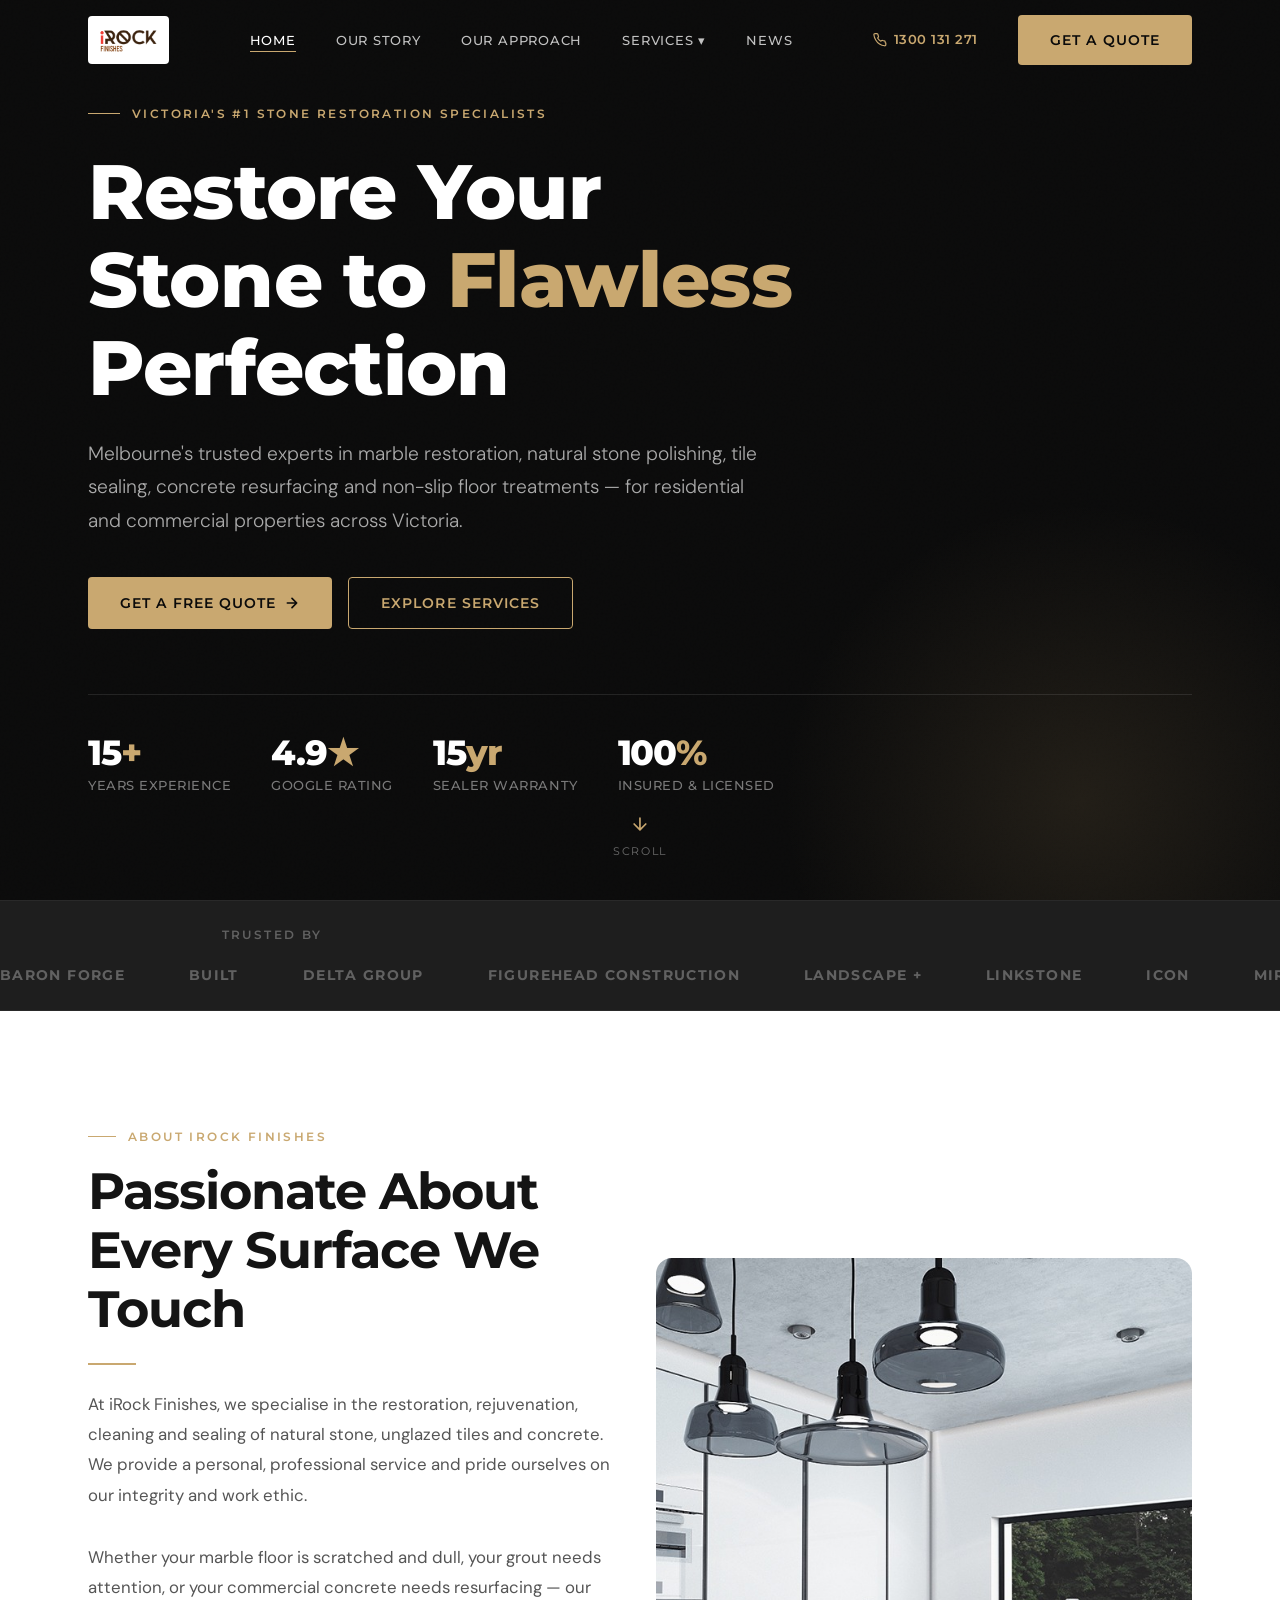
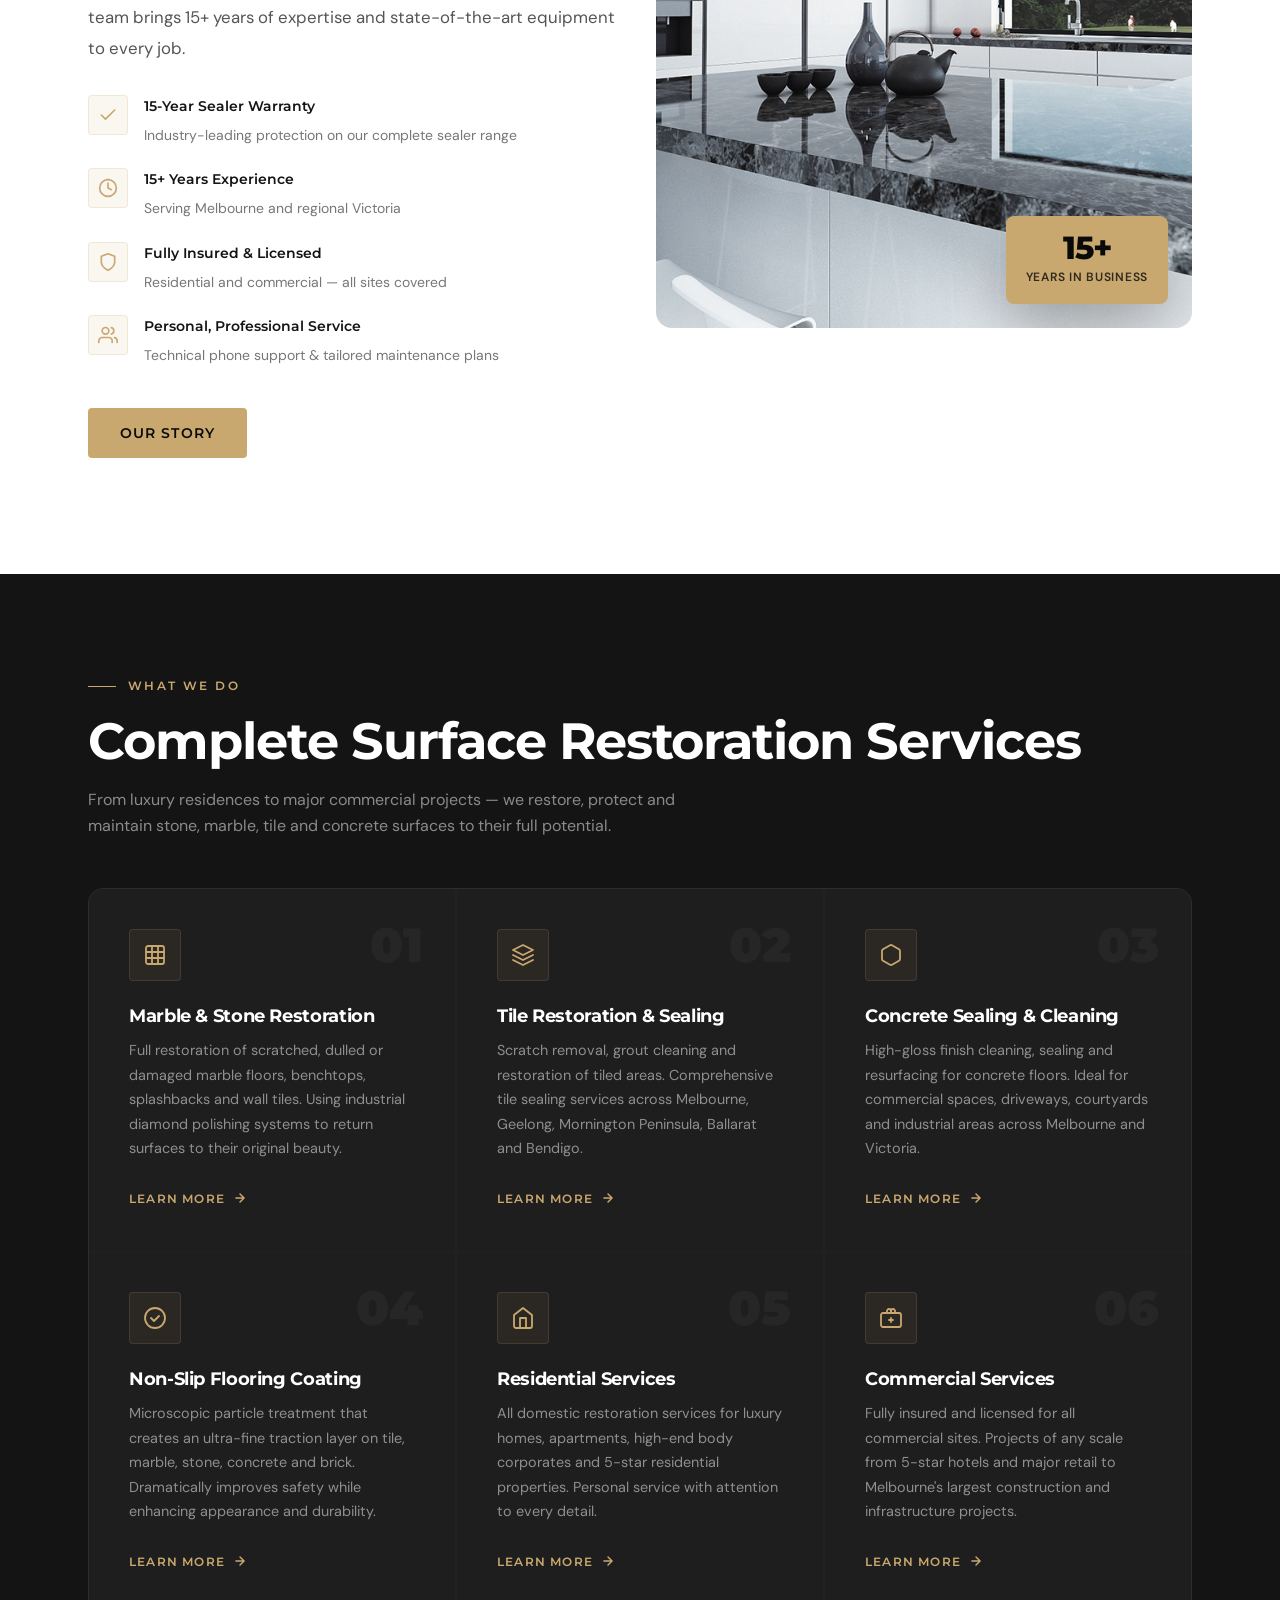
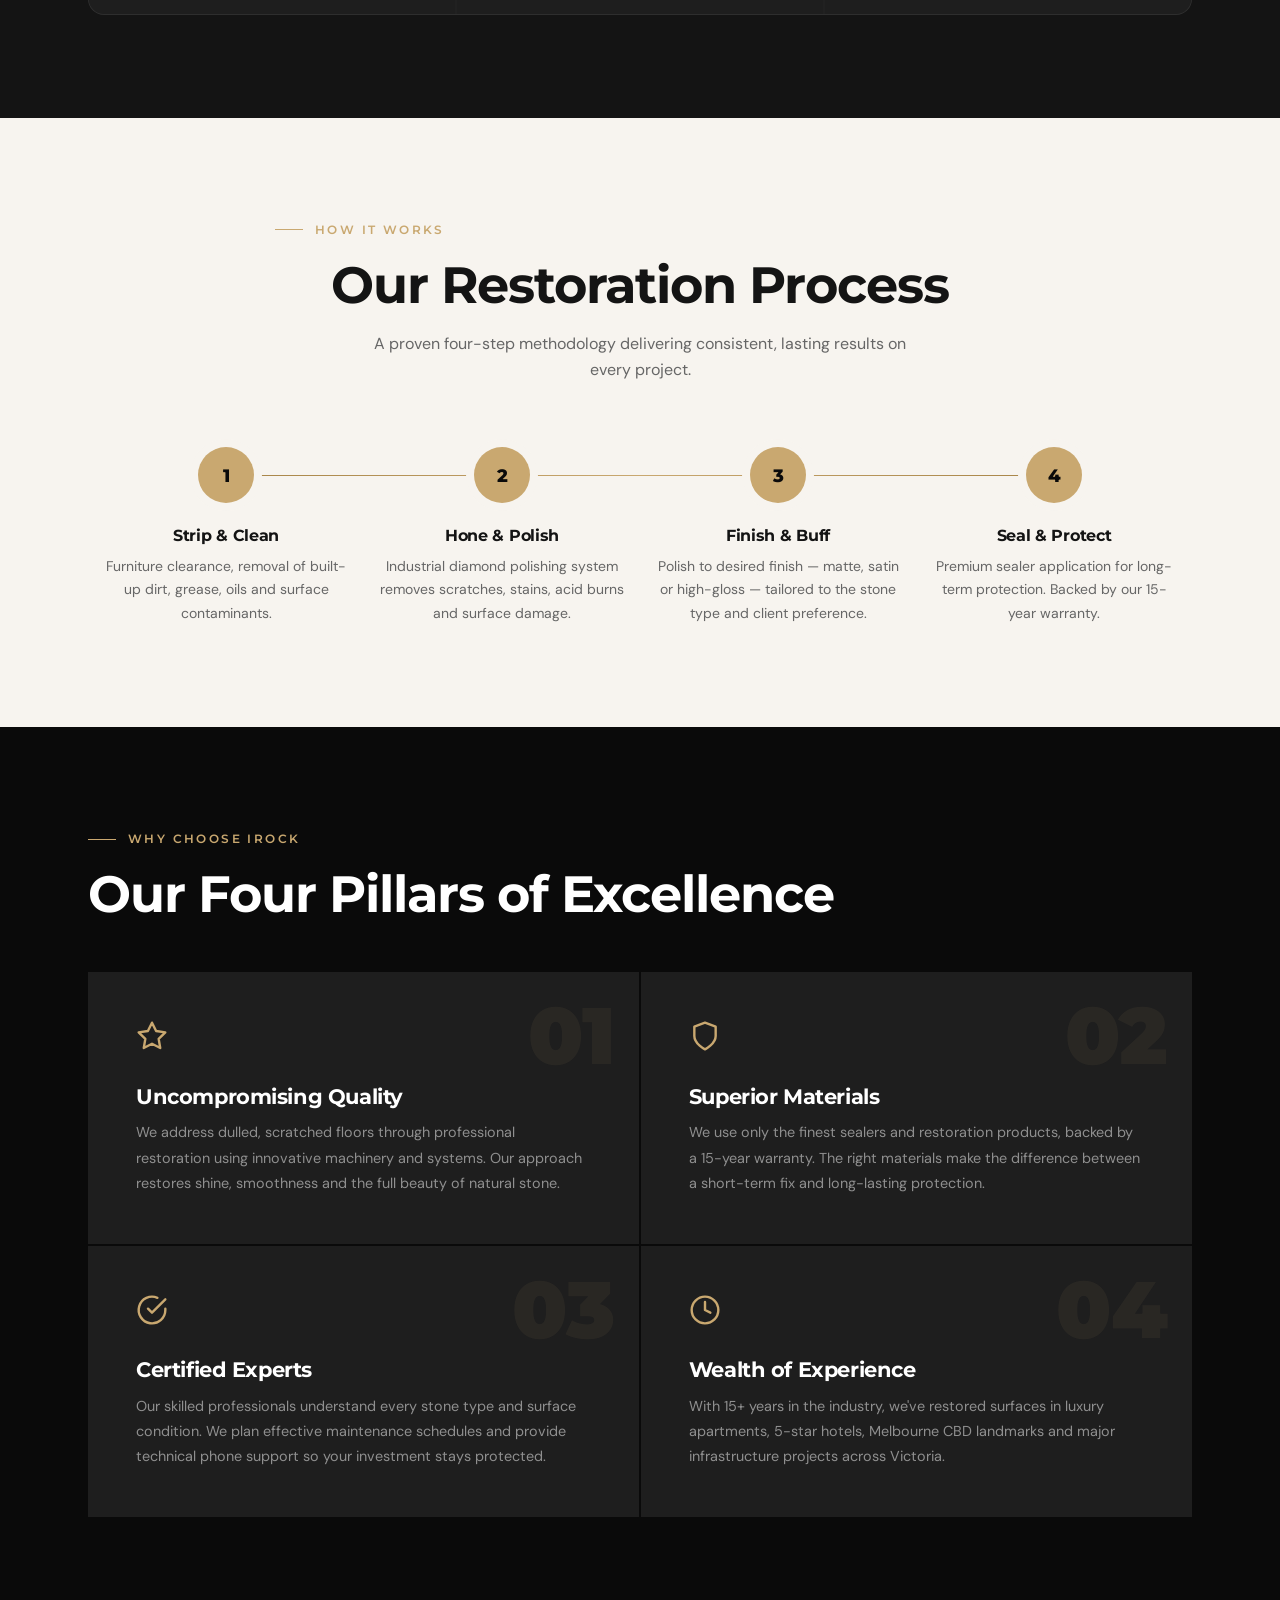
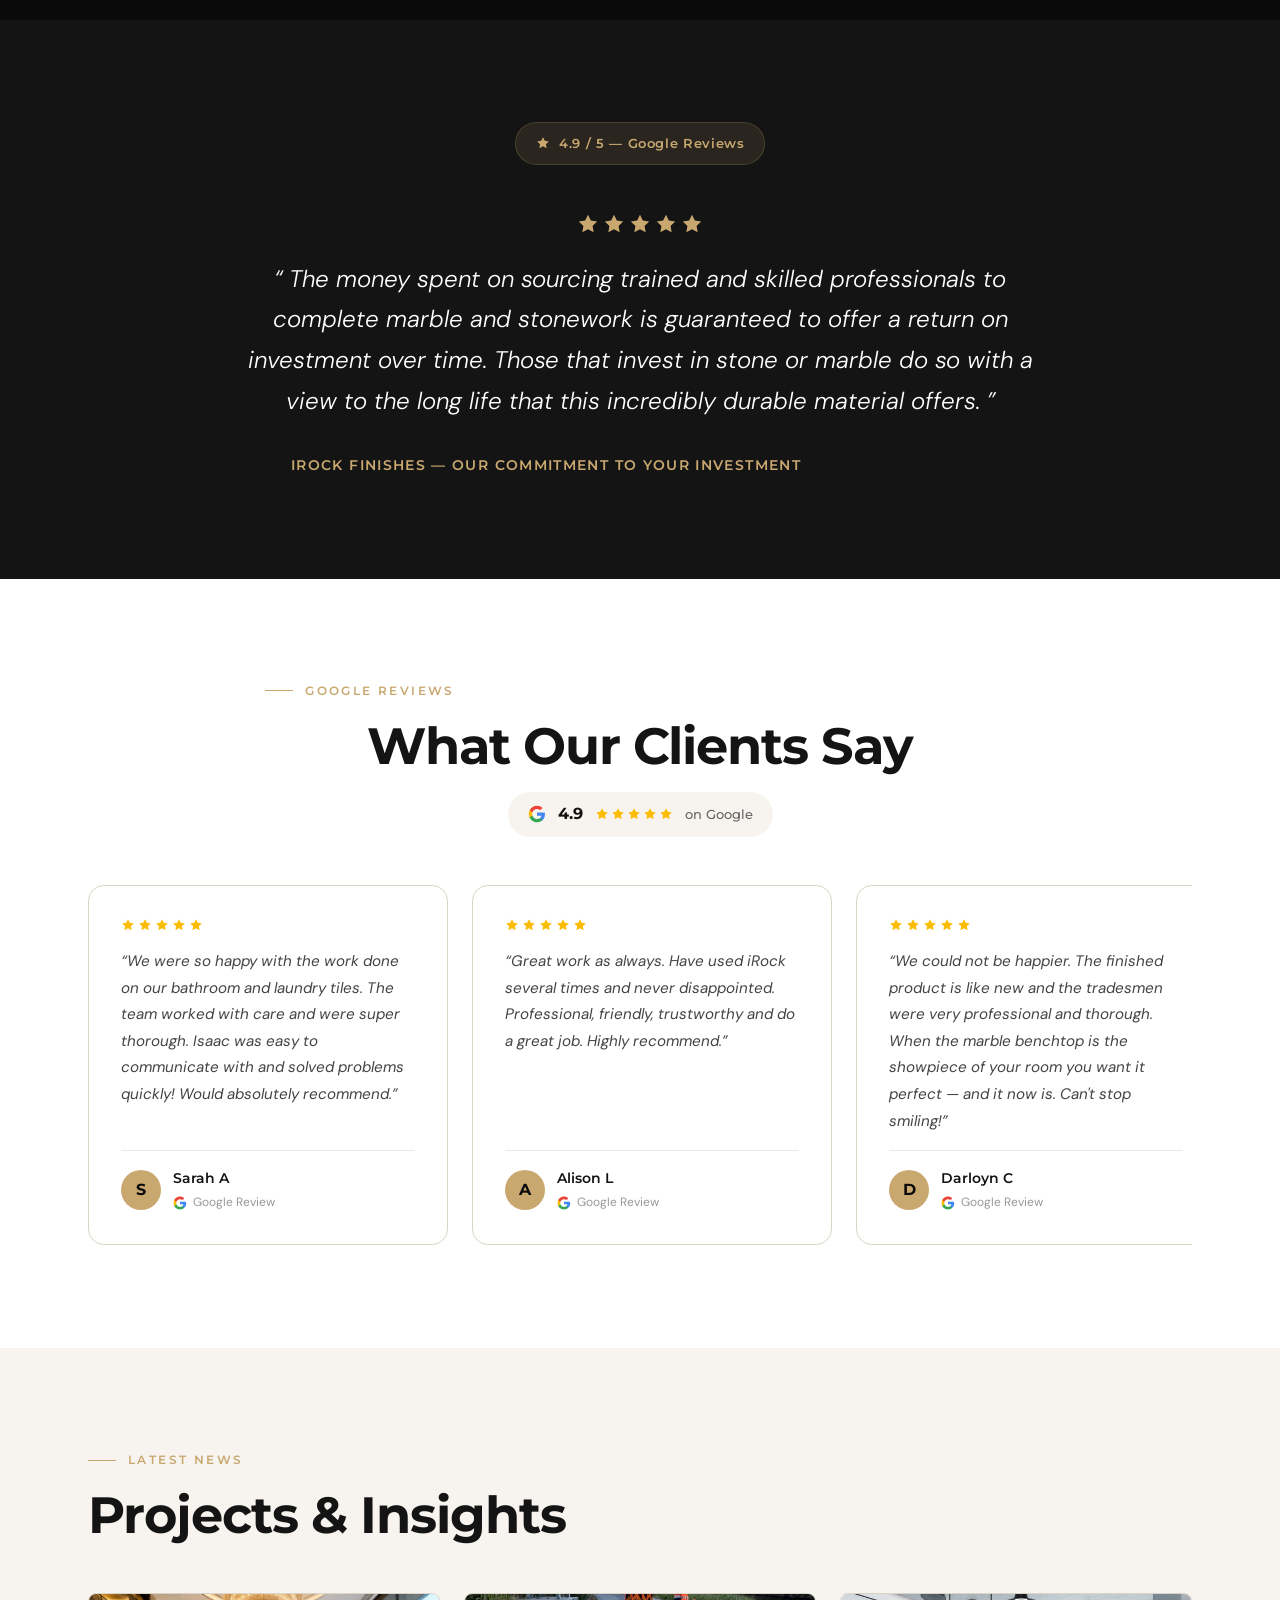
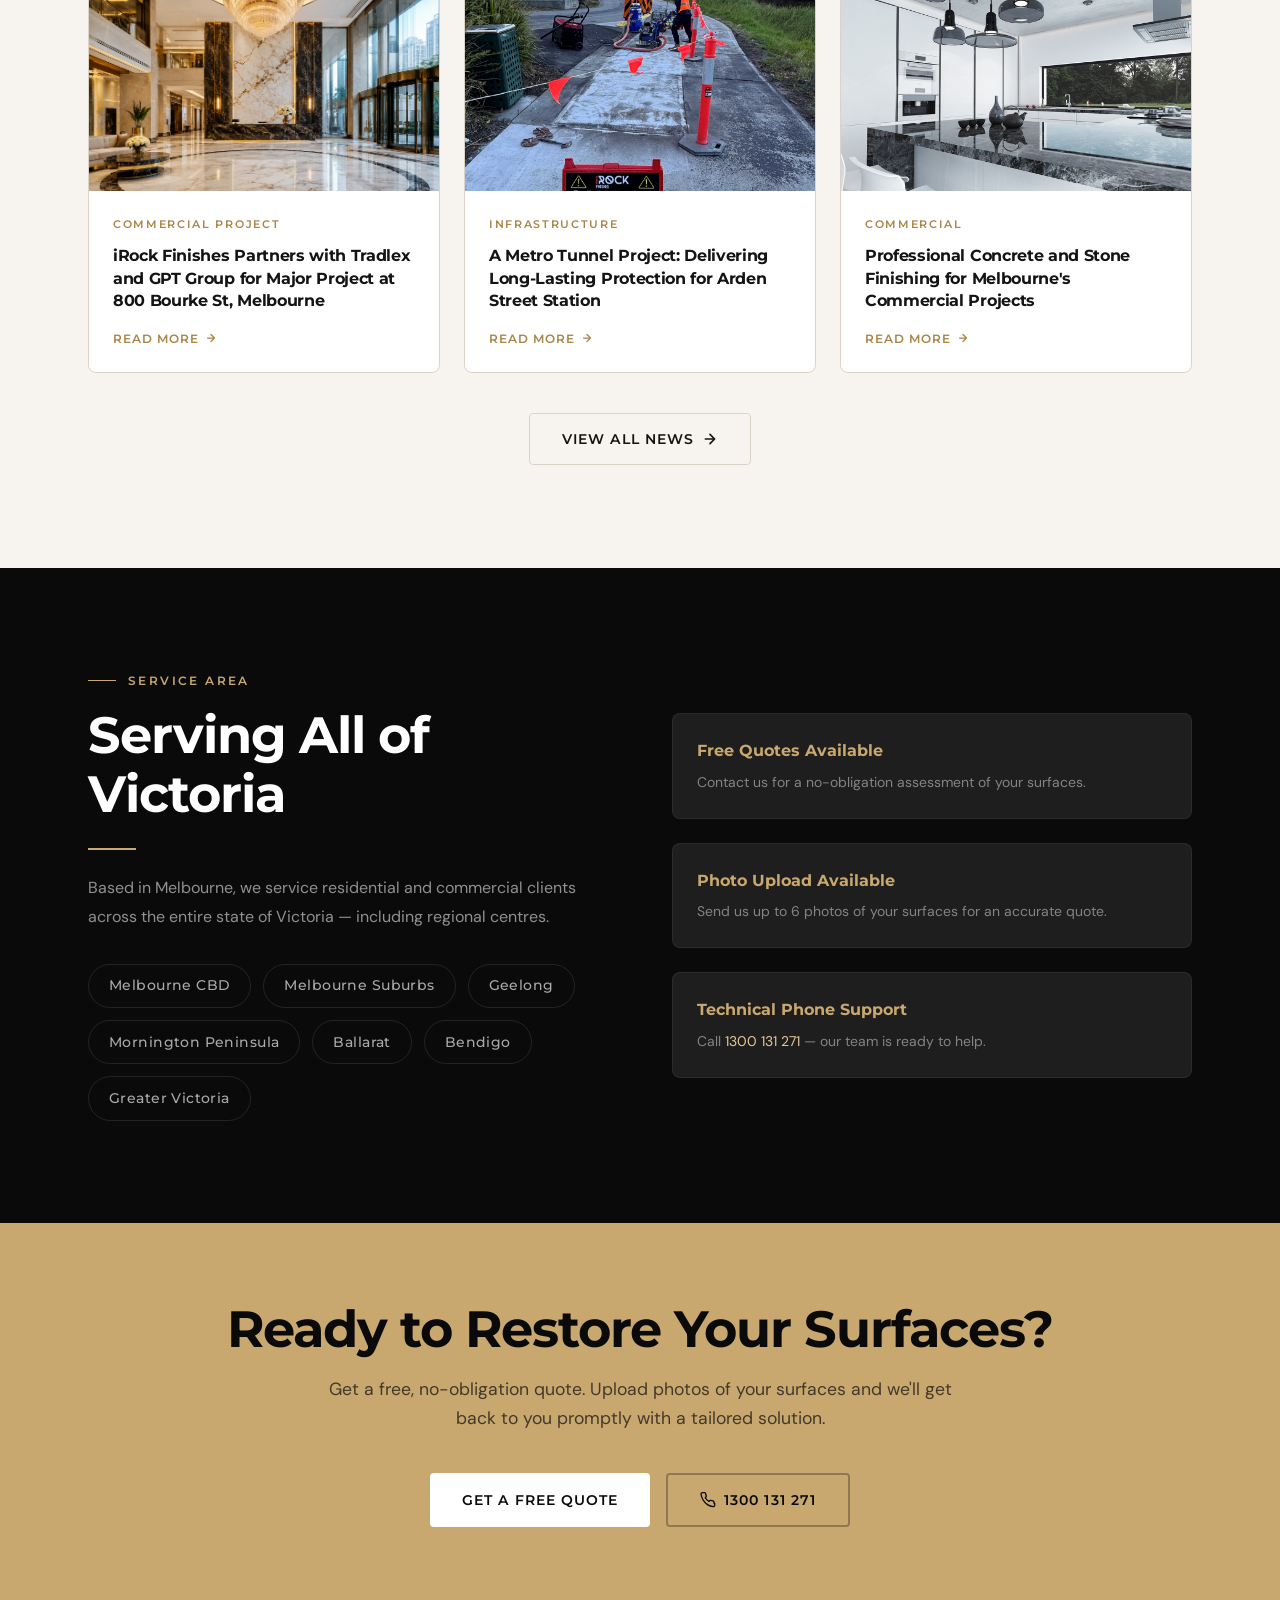
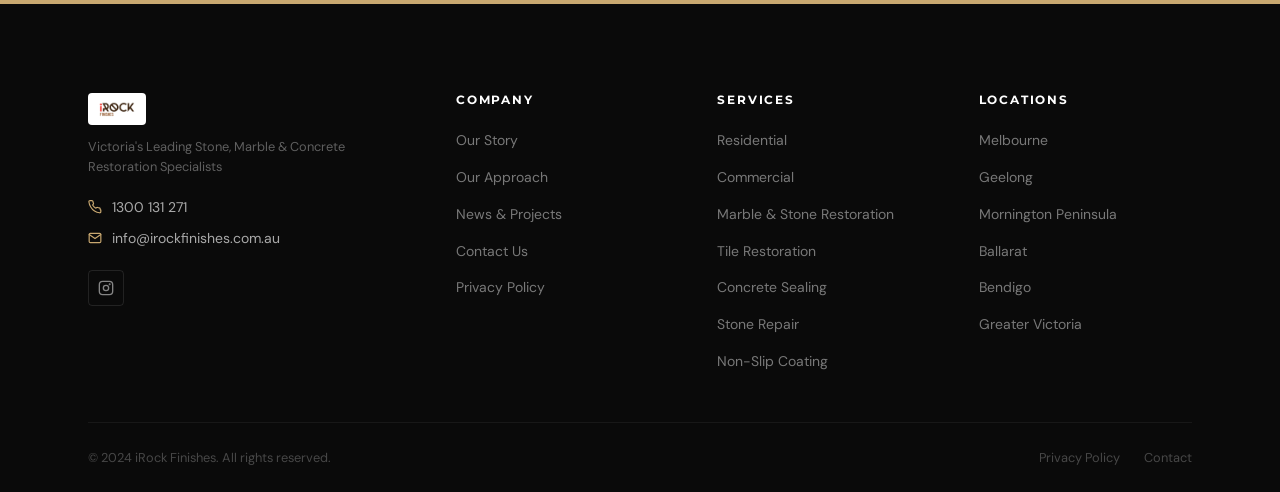
==== commit 74768a73: "SEO upgrade: schema, FAQ, founder bio, preconnect, comparison table - index.html: add 7 individual R" ====
--- a/index.html
+++ b/index.html
@@ -3,8 +3,161 @@
 <head>
   <meta charset="UTF-8">
   <meta name="viewport" content="width=device-width, initial-scale=1.0">
-  <title>iRock Finishes — Victoria's Leading Stone, Marble & Concrete Restoration</title>
-  <meta name="description" content="iRock Finishes: Melbourne's trusted experts in marble restoration, natural stone polishing, tile sealing, concrete resurfacing and non-slip floor treatments. 15 years experience. 4.9★ Google rated.">
+
+  <title>iRock Finishes | Stone &amp; Marble Restoration Melbourne</title>
+  <meta name="description" content="Melbourne's trusted stone, marble &amp; concrete restoration specialists. Tile sealing, non-slip coatings, polishing &amp; repairs. 15+ years experience. 4.9★ rated. Call 1300 131 271.">
+  <link rel="canonical" href="https://irockfinishes.com.au/">
+
+  <!-- Open Graph -->
+  <meta property="og:type"        content="website">
+  <meta property="og:url"         content="https://irockfinishes.com.au/">
+  <meta property="og:title"       content="iRock Finishes | Stone &amp; Marble Restoration Melbourne">
+  <meta property="og:description" content="Melbourne's trusted stone, marble &amp; concrete restoration specialists. Tile sealing, non-slip coatings, polishing &amp; repairs. 15+ years experience. 4.9★ rated.">
+  <meta property="og:image"       content="https://irockfinishes.com.au/images/hero-lobby.png">
+  <meta property="og:site_name"   content="iRock Finishes">
+  <meta property="og:locale"      content="en_AU">
+
+  <!-- Twitter Card -->
+  <meta name="twitter:card"        content="summary_large_image">
+  <meta name="twitter:title"       content="iRock Finishes | Stone &amp; Marble Restoration Melbourne">
+  <meta name="twitter:description" content="Melbourne's trusted stone, marble &amp; concrete restoration specialists. 15+ years experience. 4.9★ rated. Call 1300 131 271.">
+  <meta name="twitter:image"       content="https://irockfinishes.com.au/images/hero-lobby.png">
+
+  <!-- Preload critical assets for LCP -->
+  <link rel="preconnect" href="https://fonts.googleapis.com">
+  <link rel="preconnect" href="https://fonts.gstatic.com" crossorigin>
+  <link rel="preload" href="images/hero-lobby.png" as="image">
+  <link rel="icon" href="images/logo.png" type="image/png">
+
+  <!-- JSON-LD: LocalBusiness + Reviews + WebSite -->
+  <script type="application/ld+json">
+  {
+    "@context": "https://schema.org",
+    "@graph": [
+      {
+        "@type": ["LocalBusiness", "HomeAndConstructionBusiness"],
+        "@id": "https://irockfinishes.com.au/#business",
+        "name": "iRock Finishes",
+        "url": "https://irockfinishes.com.au",
+        "logo": "https://irockfinishes.com.au/images/logo.png",
+        "image": "https://irockfinishes.com.au/images/hero-lobby.png",
+        "description": "Victoria's stone, marble and concrete restoration specialists. Residential and commercial marble polishing, tile sealing, concrete cleaning, stone repair and non-slip floor coatings.",
+        "telephone": "+611300131271",
+        "email": "info@irockfinishes.com.au",
+        "address": {
+          "@type": "PostalAddress",
+          "addressLocality": "Melbourne",
+          "addressRegion": "VIC",
+          "addressCountry": "AU"
+        },
+        "areaServed": {
+          "@type": "State",
+          "name": "Victoria",
+          "containsPlace": [
+            {"@type": "City", "name": "Melbourne"},
+            {"@type": "City", "name": "Geelong"},
+            {"@type": "City", "name": "Ballarat"},
+            {"@type": "City", "name": "Bendigo"}
+          ]
+        },
+        "openingHoursSpecification": [
+          {
+            "@type": "OpeningHoursSpecification",
+            "dayOfWeek": ["Monday","Tuesday","Wednesday","Thursday","Friday"],
+            "opens": "07:00",
+            "closes": "17:00"
+          },
+          {
+            "@type": "OpeningHoursSpecification",
+            "dayOfWeek": "Saturday",
+            "opens": "08:00",
+            "closes": "14:00"
+          }
+        ],
+        "aggregateRating": {
+          "@type": "AggregateRating",
+          "ratingValue": "4.9",
+          "bestRating": "5",
+          "ratingCount": "50"
+        },
+        "review": [
+          {
+            "@type": "Review",
+            "reviewRating": {"@type": "Rating", "ratingValue": "5", "bestRating": "5"},
+            "author": {"@type": "Person", "name": "Sarah A"},
+            "reviewBody": "We were so happy with the work done on our bathroom and laundry tiles. The team worked with care and were super thorough. Isaac was easy to communicate with and solved problems quickly! Would absolutely recommend."
+          },
+          {
+            "@type": "Review",
+            "reviewRating": {"@type": "Rating", "ratingValue": "5", "bestRating": "5"},
+            "author": {"@type": "Person", "name": "Alison L"},
+            "reviewBody": "Great work as always. Have used iRock several times and never disappointed. Professional, friendly, trustworthy and do a great job. Highly recommend."
+          },
+          {
+            "@type": "Review",
+            "reviewRating": {"@type": "Rating", "ratingValue": "5", "bestRating": "5"},
+            "author": {"@type": "Person", "name": "Darloyn C"},
+            "reviewBody": "We could not be happier. The finished product is like new and the tradesmen were very professional and thorough. When the marble benchtop is the showpiece of your room you want it perfect — and it now is. Can't stop smiling!"
+          },
+          {
+            "@type": "Review",
+            "reviewRating": {"@type": "Rating", "ratingValue": "5", "bestRating": "5"},
+            "author": {"@type": "Person", "name": "Denice M"},
+            "reviewBody": "iRock polished my stone shower tile then added a few coats of sealer — they now look brand new. Professional and punctual, carefully protecting all surfaces. Job completed same day and ready to use next day. Simply brilliant."
+          },
+          {
+            "@type": "Review",
+            "reviewRating": {"@type": "Rating", "ratingValue": "5", "bestRating": "5"},
+            "author": {"@type": "Person", "name": "AMP"},
+            "reviewBody": "I can highly recommend iRock Finishes for quality service and reliable work. Isaac was friendly to deal with in booking, and Jack was great cleaning and polishing my kitchen stone bench, offering tips on ongoing maintenance. Very happy customer."
+          },
+          {
+            "@type": "Review",
+            "reviewRating": {"@type": "Rating", "ratingValue": "5", "bestRating": "5"},
+            "author": {"@type": "Person", "name": "D.S"},
+            "reviewBody": "The team did a professional job on my tiles — communicated well throughout, finished work of high quality, and went the extra mile to cover areas I hadn't considered. Very good service and workmanship."
+          },
+          {
+            "@type": "Review",
+            "reviewRating": {"@type": "Rating", "ratingValue": "5", "bestRating": "5"},
+            "author": {"@type": "Person", "name": "Mckimmcare"},
+            "reviewBody": "We were so happy with the work done on our bathroom and laundry tiles. The team worked with care and were super thorough. Isaac was easy to communicate with and solved problems quickly! Would absolutely recommend."
+          }
+        ],
+        "hasOfferCatalog": {
+          "@type": "OfferCatalog",
+          "name": "Surface Restoration Services",
+          "itemListElement": [
+            {"@type": "Offer", "itemOffered": {"@type": "Service", "name": "Marble & Stone Restoration", "areaServed": "Melbourne, VIC"}},
+            {"@type": "Offer", "itemOffered": {"@type": "Service", "name": "Tile Restoration & Sealing", "areaServed": "Melbourne, VIC"}},
+            {"@type": "Offer", "itemOffered": {"@type": "Service", "name": "Concrete Sealing & Cleaning", "areaServed": "Melbourne, VIC"}},
+            {"@type": "Offer", "itemOffered": {"@type": "Service", "name": "Non-Slip Flooring Coating", "areaServed": "Melbourne, VIC"}},
+            {"@type": "Offer", "itemOffered": {"@type": "Service", "name": "Stone Repair", "areaServed": "Melbourne, VIC"}},
+            {"@type": "Offer", "itemOffered": {"@type": "Service", "name": "Residential Surface Restoration", "areaServed": "Melbourne, VIC"}},
+            {"@type": "Offer", "itemOffered": {"@type": "Service", "name": "Commercial Surface Restoration", "areaServed": "Melbourne, VIC"}}
+          ]
+        },
+        "sameAs": [
+          "https://www.instagram.com/irockfinishes",
+          "https://www.facebook.com/irockfinishes"
+        ]
+      },
+      {
+        "@type": "WebSite",
+        "@id": "https://irockfinishes.com.au/#website",
+        "url": "https://irockfinishes.com.au",
+        "name": "iRock Finishes",
+        "publisher": {"@id": "https://irockfinishes.com.au/#business"},
+        "potentialAction": {
+          "@type": "SearchAction",
+          "target": "https://irockfinishes.com.au/services.html",
+          "query-input": "required name=search_term_string"
+        }
+      }
+    ]
+  }
+  </script>
+
   <link rel="stylesheet" href="css/styles.css">
 </head>
 <body>
--- a/css/styles.css
+++ b/css/styles.css
@@ -127,9 +127,19 @@
   font-weight: 600;
   letter-spacing: 0.08em;
   text-transform: uppercase;
-  transition: var(--transition);
+  transition: background var(--transition), color var(--transition),
+              transform var(--transition), box-shadow var(--transition);
   cursor: pointer;
   white-space: nowrap;
+  will-change: transform;
+}
+.btn:active {
+  transform: translateY(0) scale(0.97) !important;
+  box-shadow: none !important;
+}
+.btn:focus-visible {
+  outline: 2px solid var(--gold);
+  outline-offset: 3px;
 }
 
 .btn-primary {
@@ -151,6 +161,7 @@
   background: var(--gold);
   color: var(--black);
   transform: translateY(-2px);
+  box-shadow: var(--shadow-gold);
 }
 
 .btn-white {
@@ -160,6 +171,7 @@
 .btn-white:hover {
   background: var(--stone);
   transform: translateY(-2px);
+  box-shadow: 0 8px 24px rgba(0,0,0,0.12);
 }
 
 /* =============================================
@@ -200,13 +212,13 @@
 .nav__logo span { color: var(--gold); }
 
 .nav__logo-mark {
-  height: 38px;
+  height: 48px;
   width: auto;
   display: block;
   flex-shrink: 0;
   background: #fff;
   border-radius: var(--radius-sm);
-  padding: 4px 10px;
+  padding: 3px 6px;
   object-fit: contain;
 }
 
@@ -421,6 +433,7 @@
   color: var(--white);
   margin-bottom: 1.5rem;
   max-width: 14ch;
+  letter-spacing: -0.01em;
 }
 .hero__title em {
   font-style: normal;
@@ -670,8 +683,12 @@
   padding: 2.5rem;
   position: relative;
   overflow: hidden;
-  transition: background var(--transition);
+  transition: background var(--transition), box-shadow var(--transition);
   cursor: pointer;
+  will-change: transform;
+}
+.service-card:hover {
+  box-shadow: 0 16px 48px rgba(0,0,0,0.4);
 }
 .service-card::before {
   content: '';
@@ -828,9 +845,12 @@
   padding: 3rem;
   position: relative;
   overflow: hidden;
-  transition: background var(--transition);
-}
-.pillar:hover { background: var(--dark-3); }
+  transition: background var(--transition), box-shadow var(--transition);
+}
+.pillar:hover {
+  background: var(--dark-3);
+  box-shadow: 0 16px 48px rgba(0,0,0,0.4);
+}
 
 .pillar__num {
   font-family: var(--font-head);
@@ -973,8 +993,11 @@
   display: flex;
   flex-direction: column;
   gap: 1rem;
-  transition: box-shadow var(--transition), transform var(--transition);
-}
+  transition: box-shadow var(--transition), transform var(--transition),
+              border-color var(--transition);
+  will-change: transform;
+}
+.review-card:hover { border-color: var(--stone-2); }
 .review-card:hover {
   box-shadow: var(--shadow);
   transform: translateY(-3px);
@@ -1055,11 +1078,18 @@
   border-radius: var(--radius);
   overflow: hidden;
   border: 1px solid var(--stone-3);
-  transition: box-shadow var(--transition), transform var(--transition);
+  transition: box-shadow var(--transition), transform var(--transition),
+              border-color var(--transition);
+  will-change: transform;
+}
+.news-card:focus-visible {
+  outline: 2px solid var(--gold);
+  outline-offset: 3px;
 }
 .news-card:hover {
   box-shadow: var(--shadow);
   transform: translateY(-4px);
+  border-color: var(--stone-2);
 }
 .news-card__img {
   aspect-ratio: 16/9;
@@ -1070,7 +1100,7 @@
 .news-card__img img {
   width: 100%; height: 100%;
   object-fit: cover;
-  transition: transform var(--transition-slow);
+  transition: transform 0.7s cubic-bezier(0.4, 0, 0.2, 1);
 }
 .news-card:hover .news-card__img img { transform: scale(1.04); }
 
@@ -1213,8 +1243,20 @@
   font-size: 0.875rem;
   color: rgba(255,255,255,0.45);
   transition: color var(--transition);
+  position: relative;
+  width: fit-content;
+}
+.footer__link::after {
+  content: '';
+  position: absolute;
+  bottom: -2px; left: 0;
+  width: 0;
+  height: 1px;
+  background: var(--gold);
+  transition: width var(--transition);
 }
 .footer__link:hover { color: var(--gold); }
+.footer__link:hover::after { width: 100%; }
 
 .footer__bottom {
   padding-block: 1.5rem;
